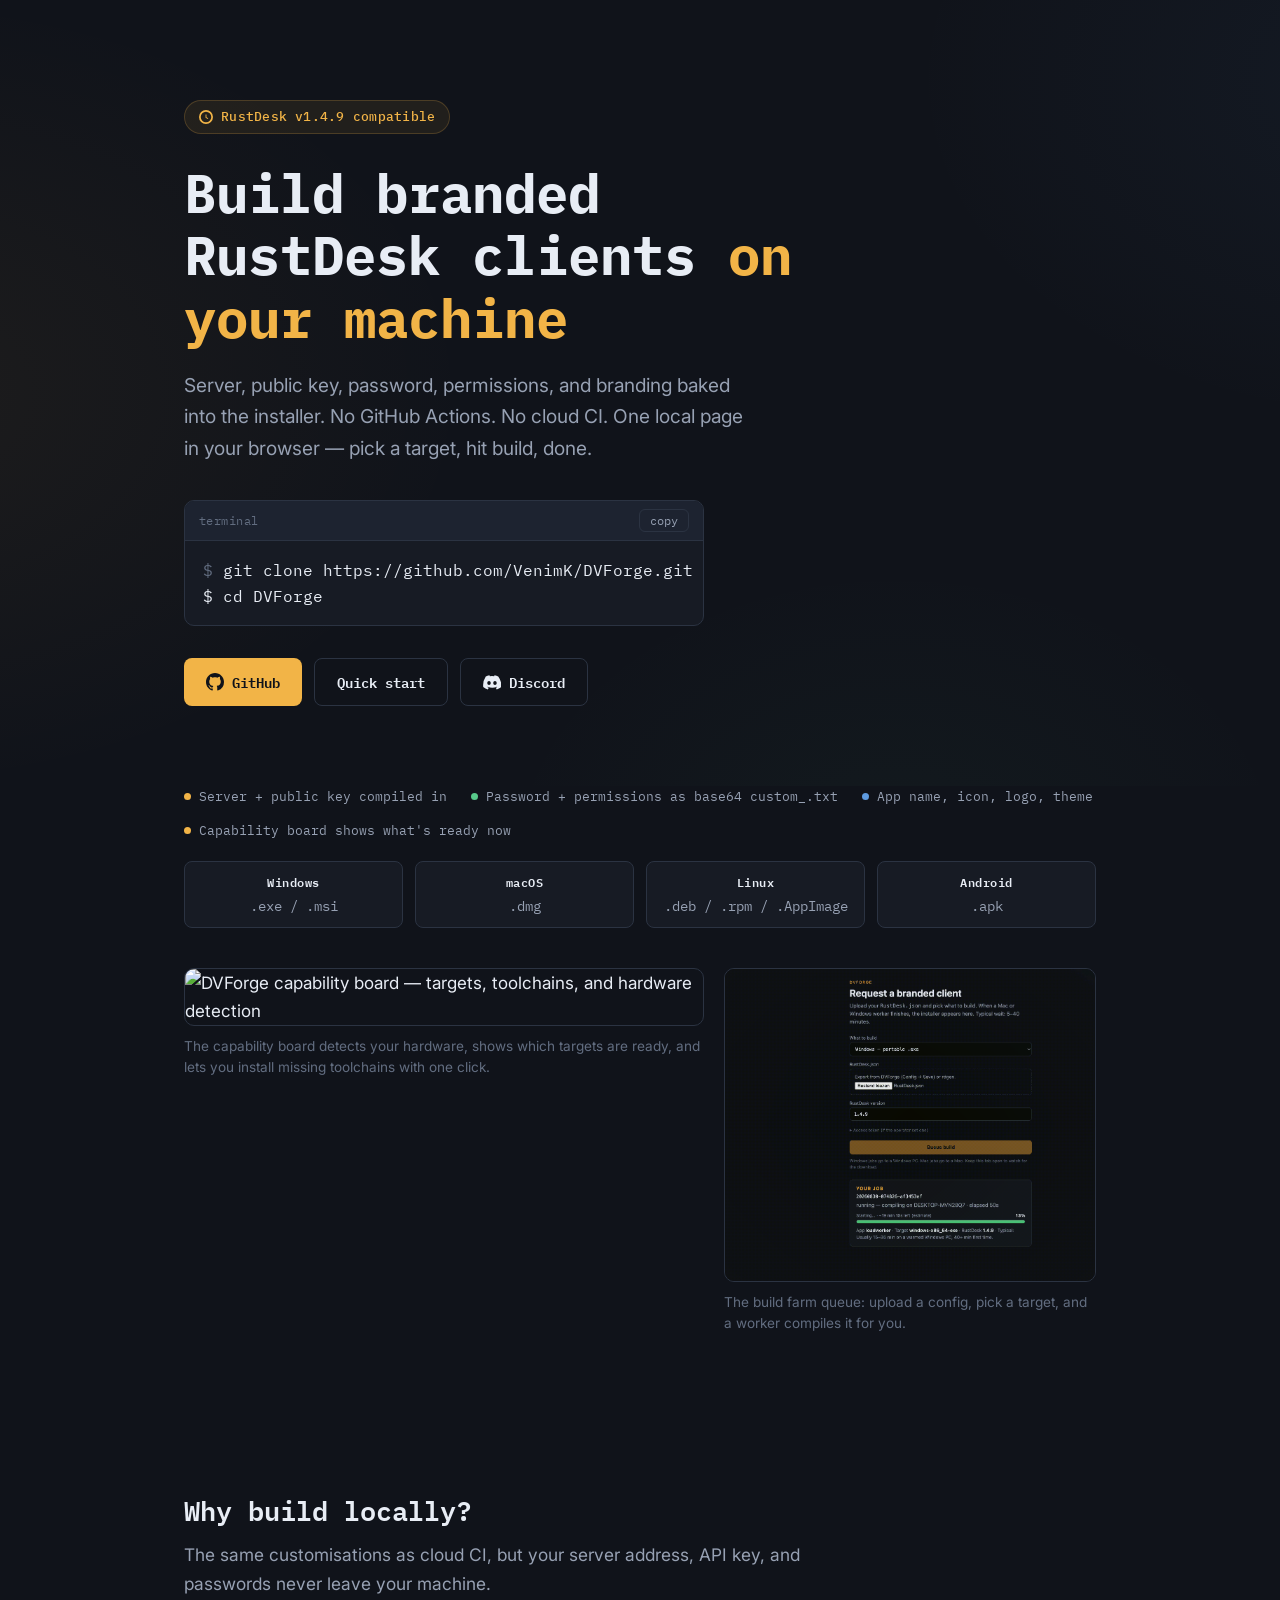
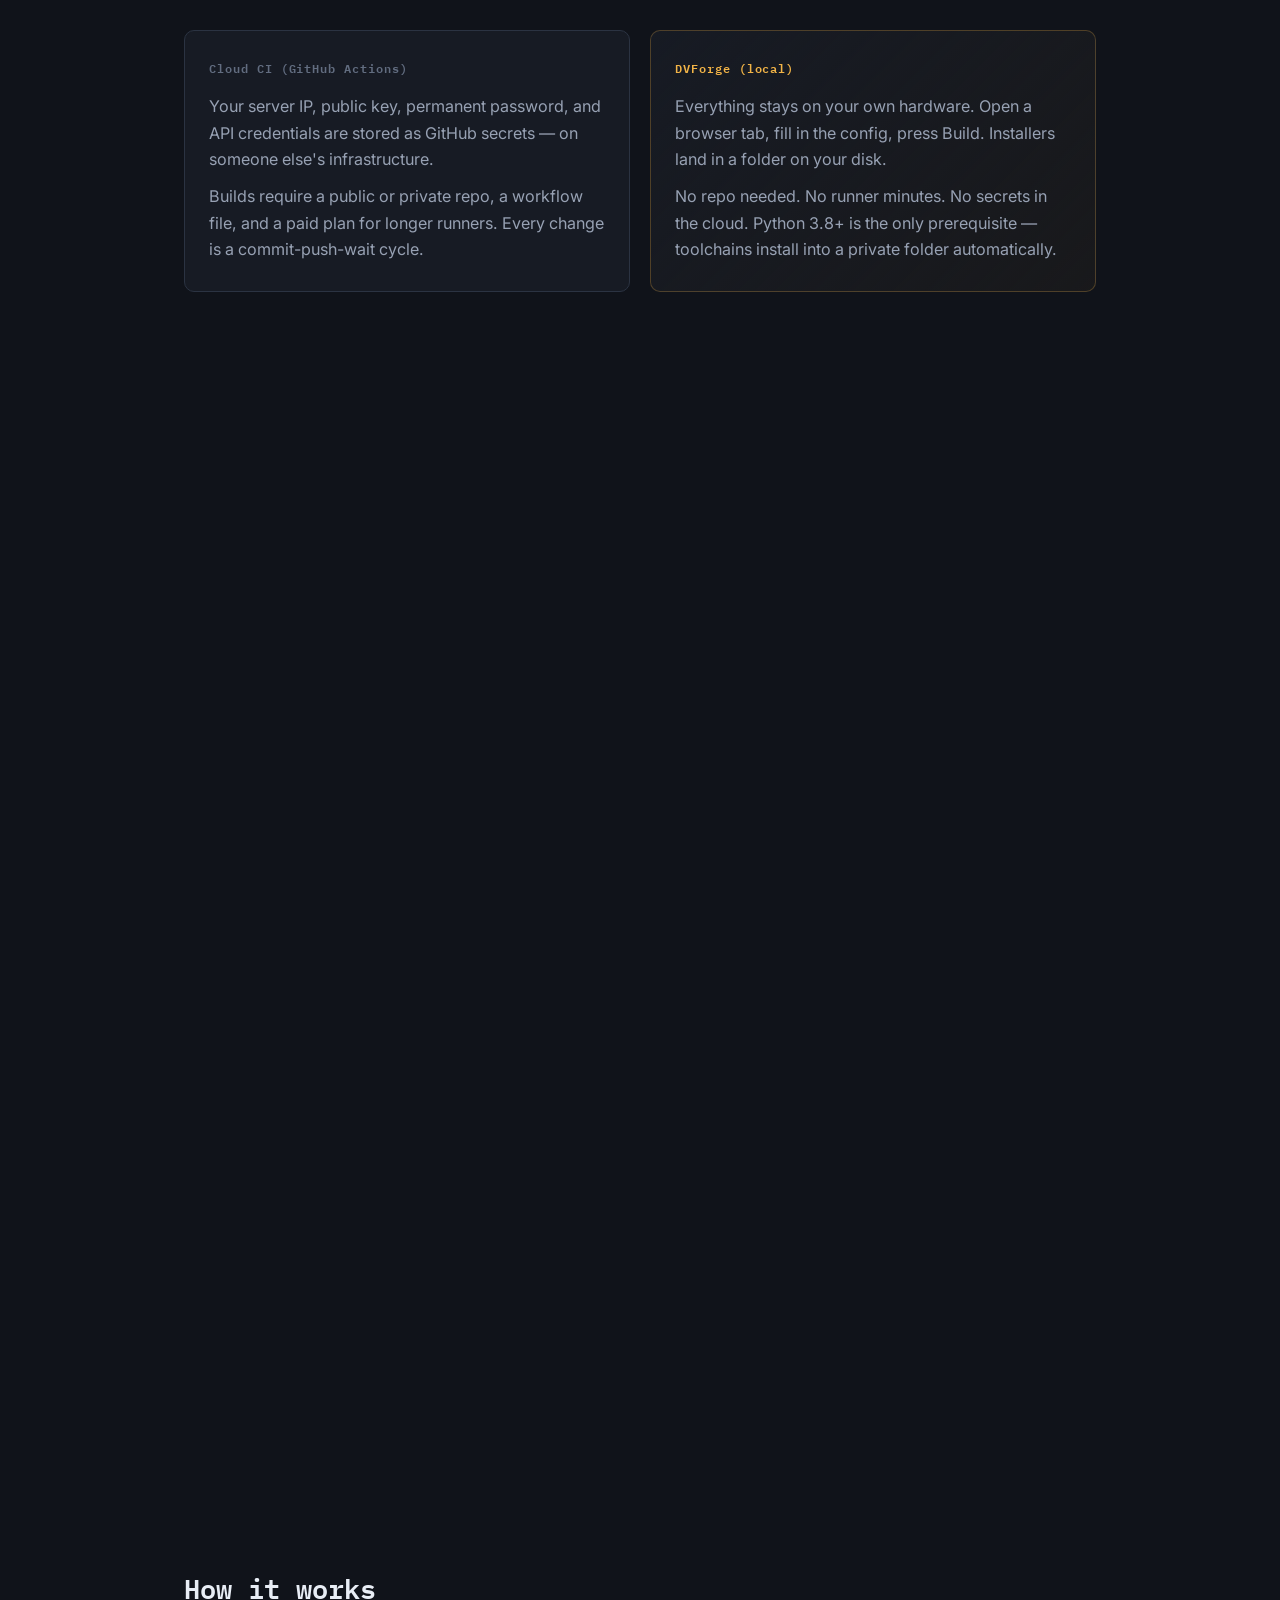
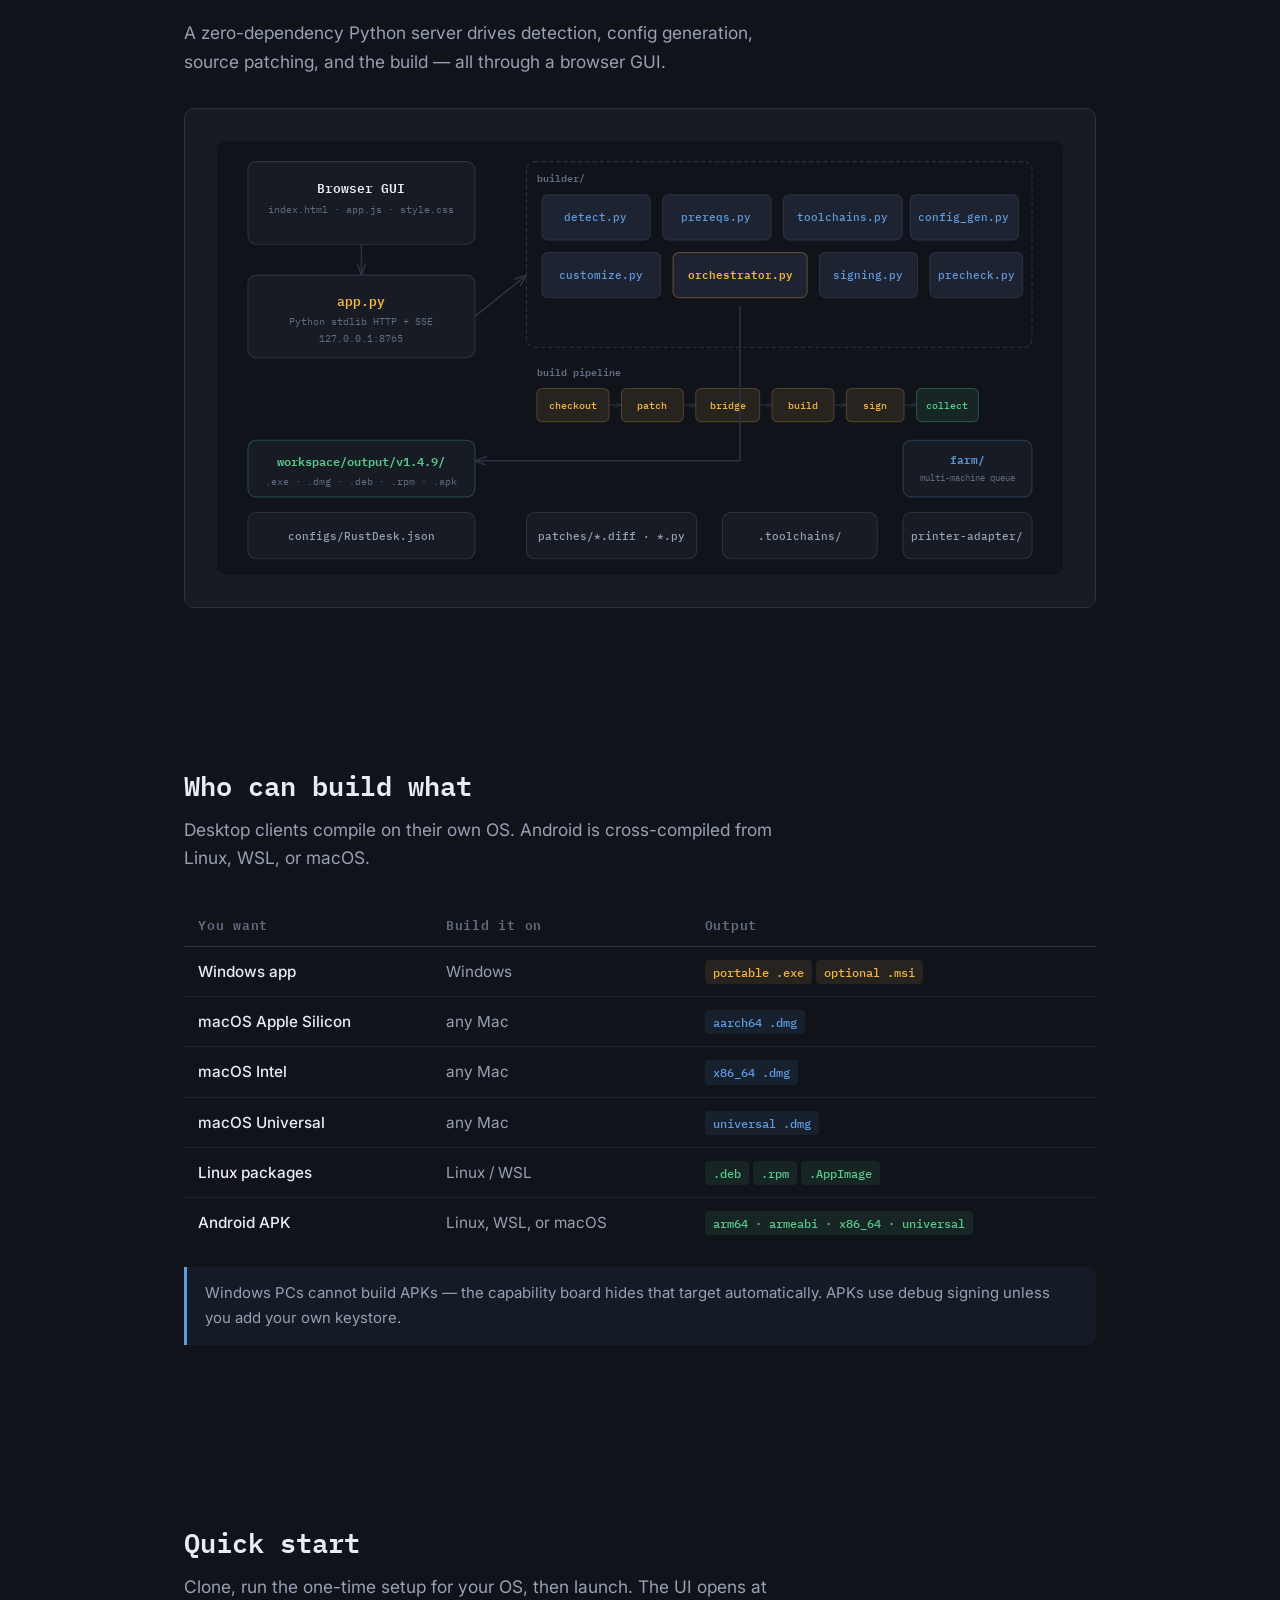
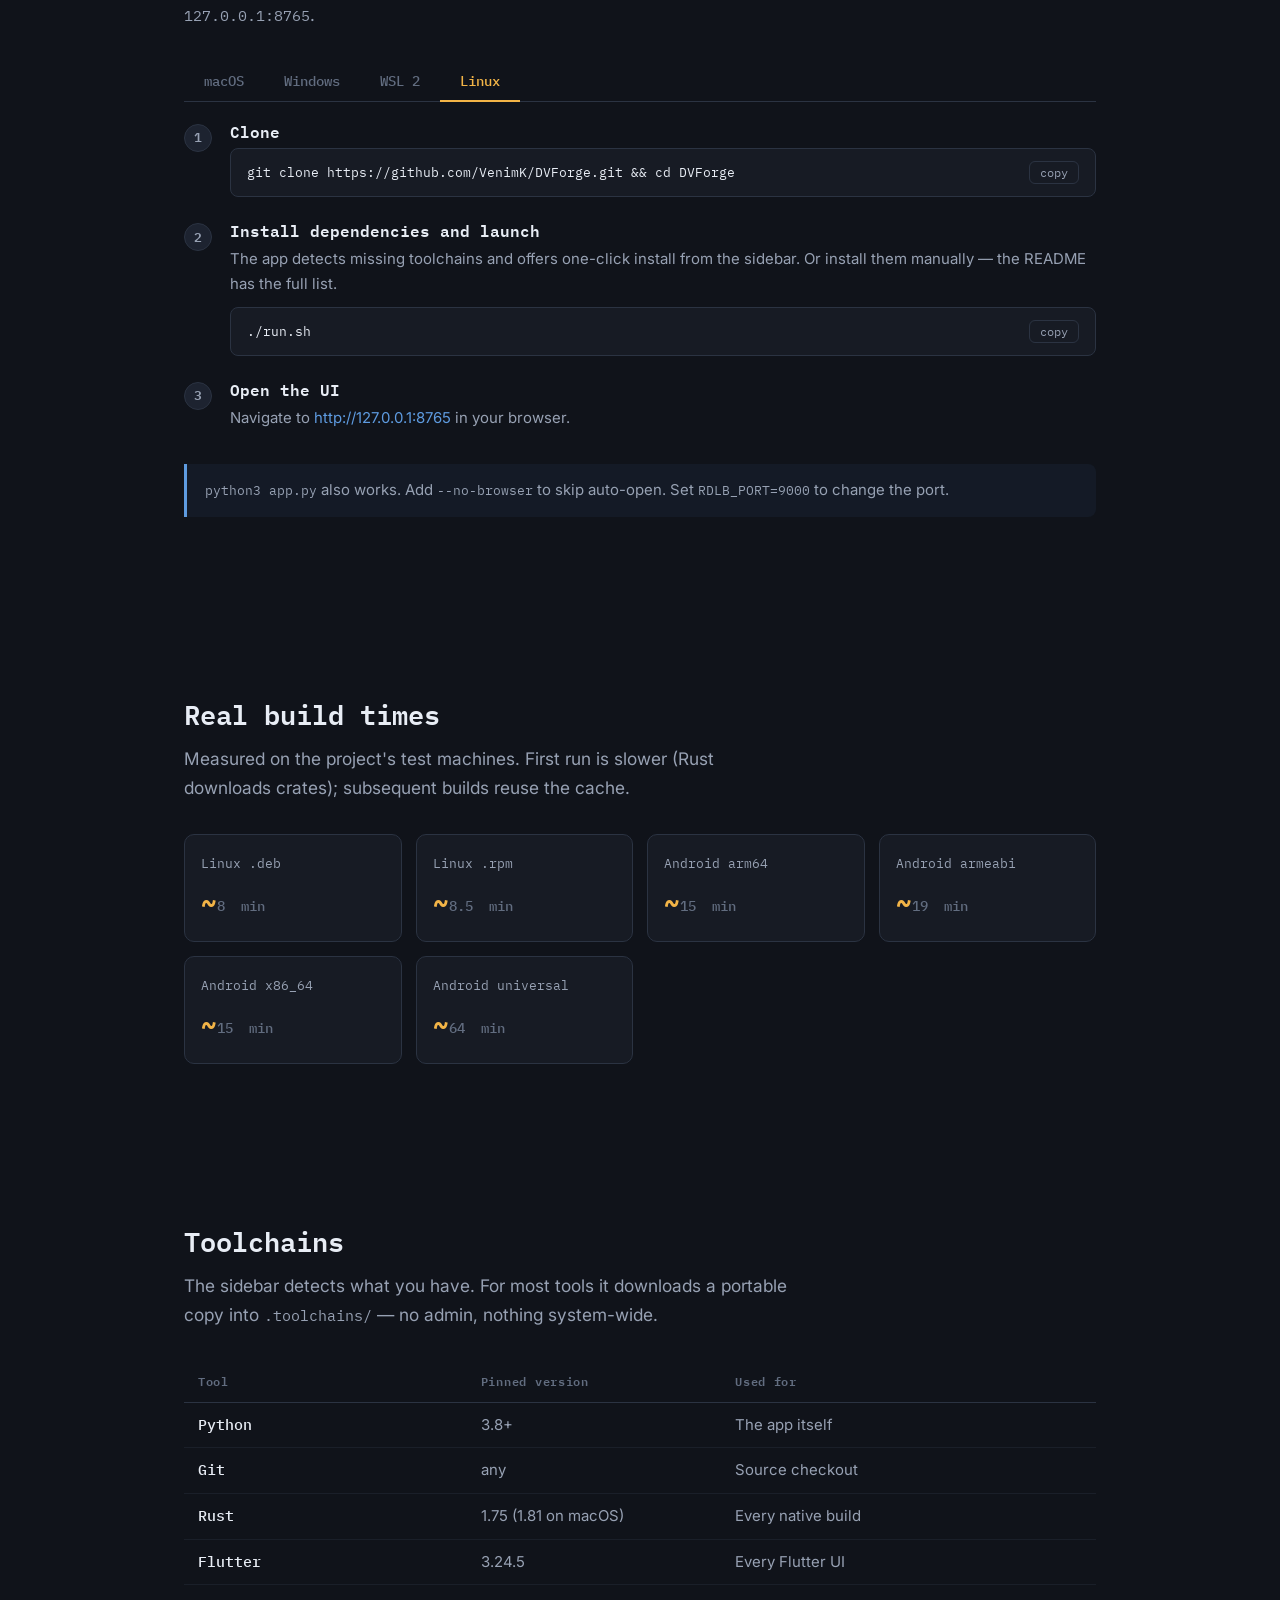
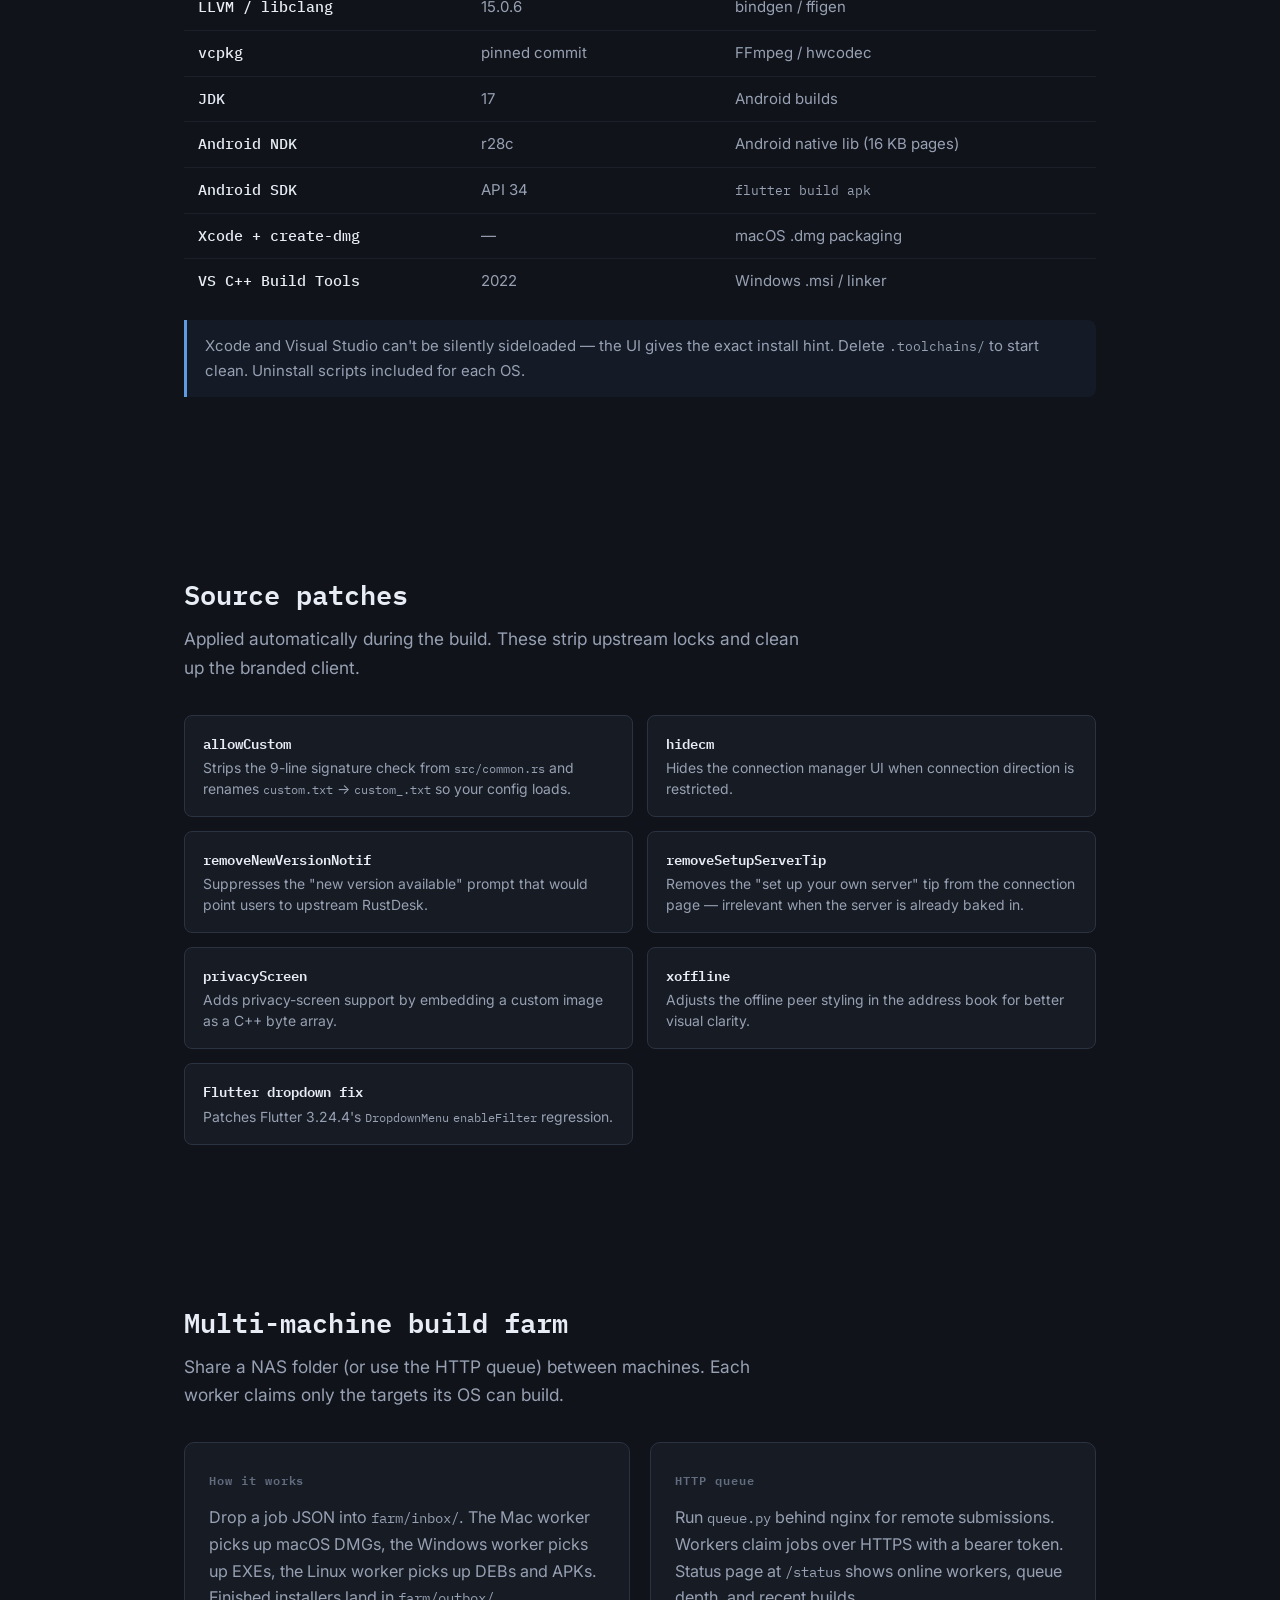
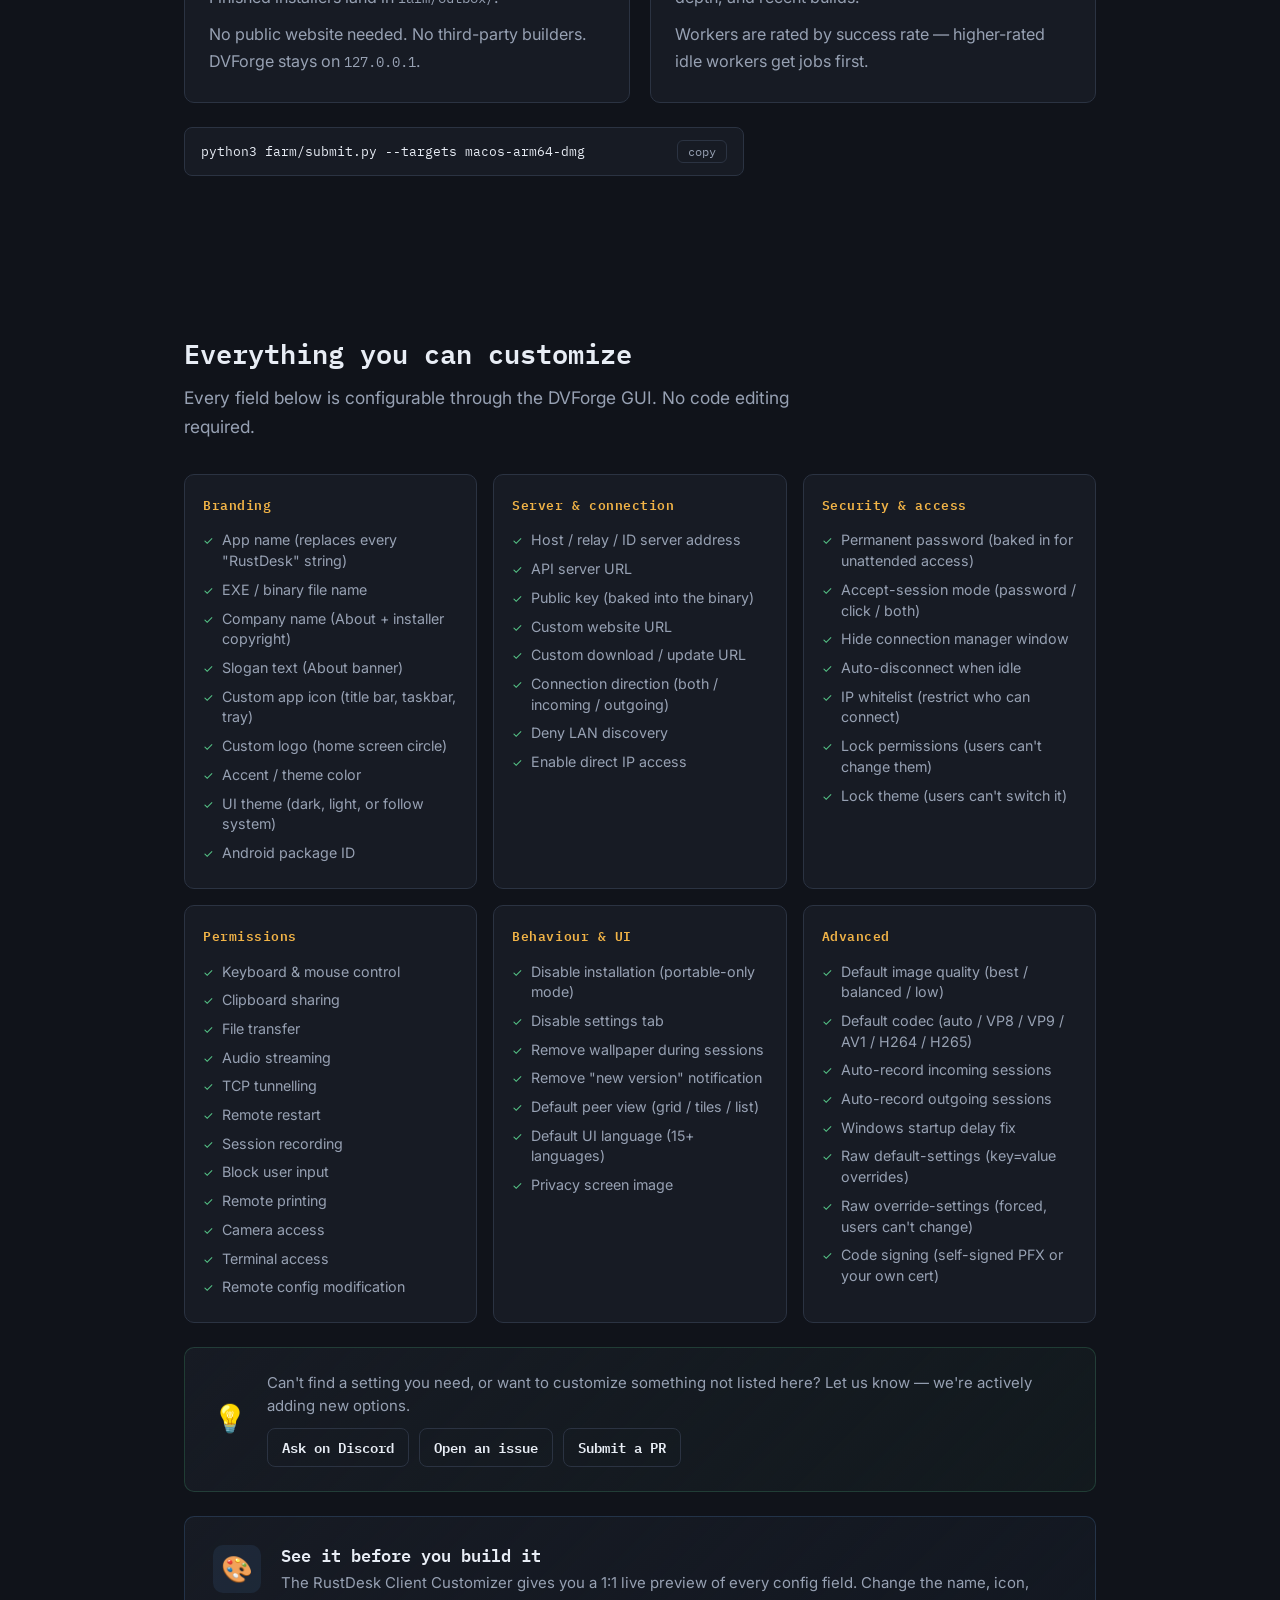
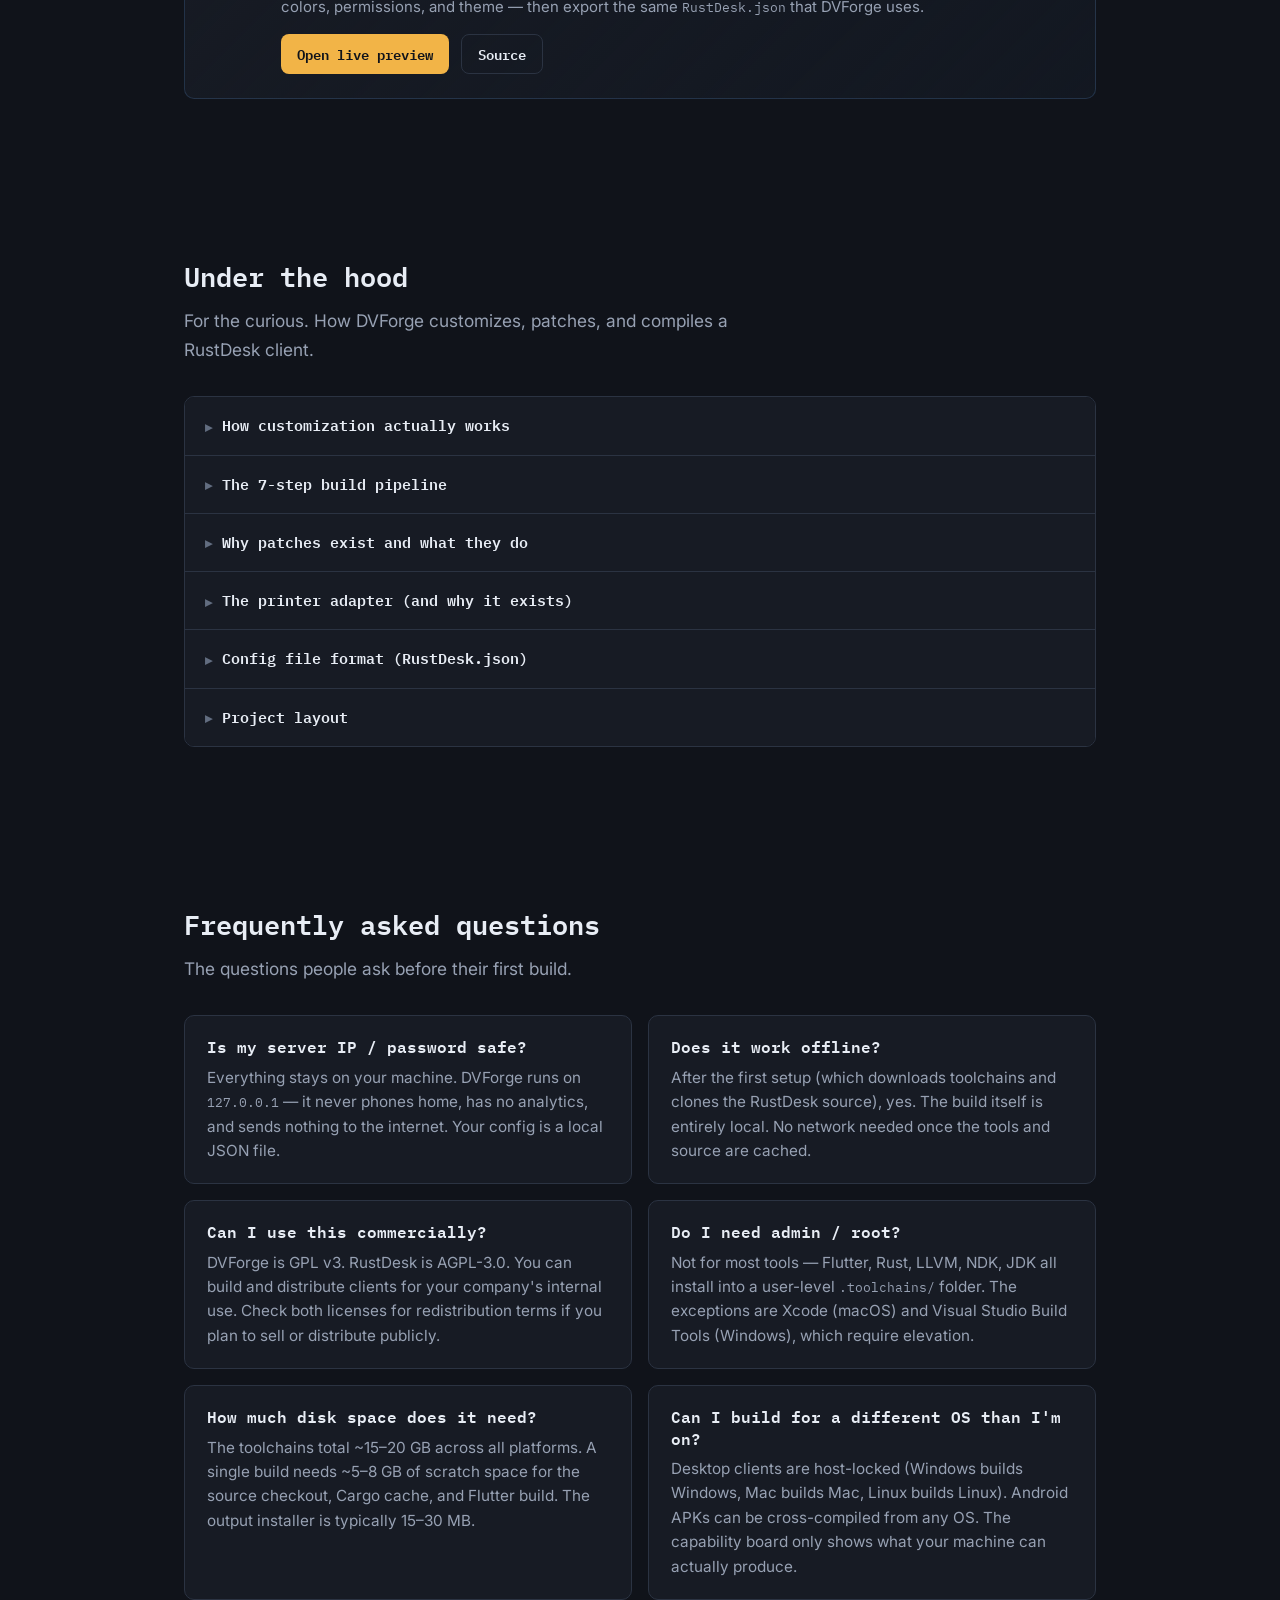
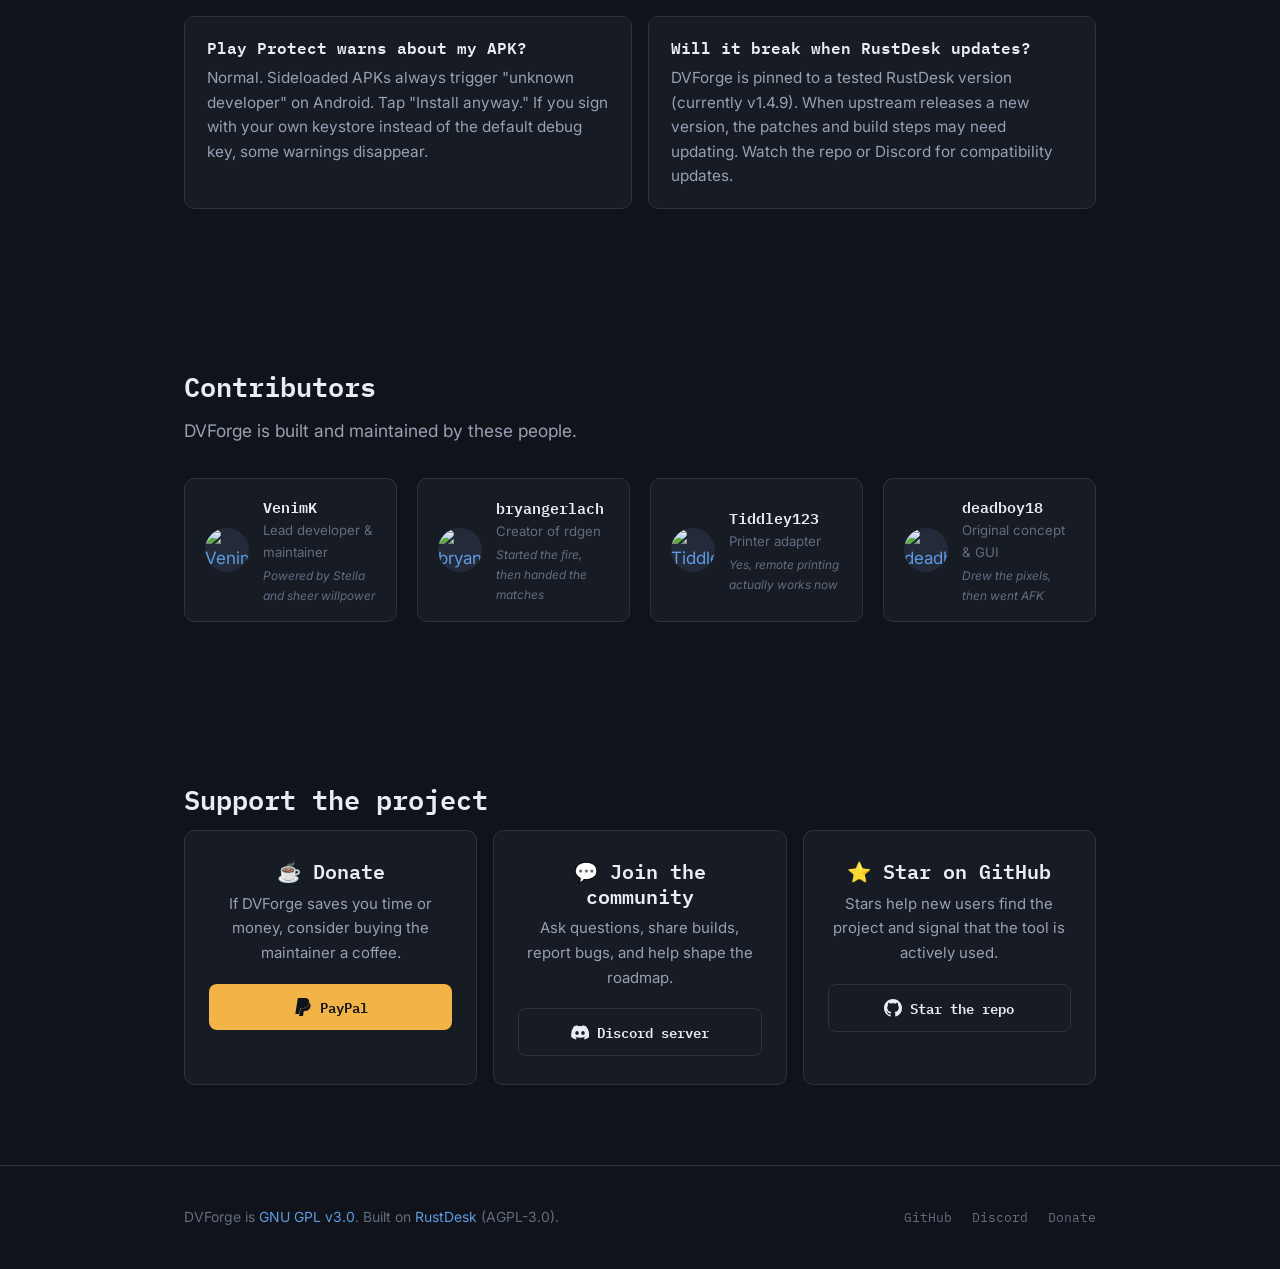
==== docs/index.html @ 9abad71e "Comprehensive README overhaul: add architecture docs, screenshots, detailed install/config/API refer" ====
<!DOCTYPE html>
<html lang="en">
<head>
<meta charset="utf-8">
<meta name="viewport" content="width=device-width, initial-scale=1">
<title>DVForge · Build branded RustDesk clients locally</title>
<meta name="description" content="Open-source local builder for custom RustDesk remote-desktop clients. Server, key, permissions baked in. No GitHub Actions, no cloud CI. Windows, macOS, Linux, Android.">

<!-- Open Graph -->
<meta property="og:type" content="website">
<meta property="og:title" content="DVForge · Branded RustDesk builder, on your machine">
<meta property="og:description" content="Build your own branded RustDesk client locally. Server, key, password, and permissions baked in. No GitHub, no cloud CI.">
<meta property="og:url" content="https://venimk.github.io/DVForge/">
<meta property="og:image" content="https://venimk.github.io/DVForge/og-image.png">
<meta property="og:image:width" content="1200">
<meta property="og:image:height" content="630">

<!-- Twitter -->
<meta name="twitter:card" content="summary_large_image">
<meta name="twitter:title" content="DVForge · Branded RustDesk builder">
<meta name="twitter:description" content="Build your own branded RustDesk client locally. No GitHub, no cloud CI.">
<meta name="twitter:image" content="https://venimk.github.io/DVForge/og-image.png">

<link rel="icon" href="data:image/svg+xml,<svg xmlns='http://www.w3.org/2000/svg' viewBox='0 0 32 32'><rect width='32' height='32' rx='6' fill='%23f2b447'/><path d='M9 9h6v6H9zM17 9h6v6h-6zM9 17h6v6H9zM17 17h6v6h-6z' fill='%2310131a' opacity='.7'/><rect x='11' y='11' width='10' height='10' rx='2' fill='%2310131a'/><path d='M14 16l2-2 2 2' stroke='%23f2b447' stroke-width='1.5' fill='none' stroke-linecap='round'/></svg>">

<link rel="preconnect" href="https://fonts.googleapis.com">
<link rel="preconnect" href="https://fonts.gstatic.com" crossorigin>
<link href="https://fonts.googleapis.com/css2?family=IBM+Plex+Mono:wght@400;500;600;700&family=Inter:wght@400;500;600;700&display=swap" rel="stylesheet">

<style>
/* ── reset & tokens ──────────────────────────────── */
*, *::before, *::after { box-sizing: border-box; margin: 0; }

:root {
  --bg:        #10131a;
  --panel:     #171b24;
  --panel-2:   #1d2330;
  --raised:    #232a39;
  --line:      #2b3342;
  --ink:       #e8edf5;
  --ink-dim:   #97a1b3;
  --ink-faint: #626d80;
  --amber:     #f2b447;
  --amber-dim: #7a5f27;
  --amber-glow: rgba(242,180,71,.12);
  --steel:     #5e9be0;
  --steel-dim: #2f4d70;
  --good:      #57c98a;
  --bad:       #f2685f;
  --mono: 'IBM Plex Mono', ui-monospace, 'SF Mono', 'Cascadia Code', Consolas, monospace;
  --sans: 'Inter', system-ui, -apple-system, 'Segoe UI', sans-serif;
  --max: 960px;
  --r: 10px;
  --body-bg-a: rgba(94,155,224,.05);
  --body-bg-b: rgba(242,180,71,.04);
}

/* ── light theme ─────────────────────────────────── */
[data-theme="light"] {
  --bg:        #f4f5f7;
  --panel:     #ffffff;
  --panel-2:   #eef0f4;
  --raised:    #e4e7ed;
  --line:      #d0d5de;
  --ink:       #1a1d24;
  --ink-dim:   #4a5060;
  --ink-faint: #7a8194;
  --amber:     #c98a1a;
  --amber-dim: #a57315;
  --amber-glow: rgba(201,138,26,.1);
  --steel:     #3070b8;
  --steel-dim: #2558a0;
  --good:      #2a9d5a;
  --bad:       #d04a40;
  --body-bg-a: rgba(94,155,224,.04);
  --body-bg-b: rgba(201,138,26,.03);
}

html {
  background: var(--bg);
  color: var(--ink);
  font-family: var(--sans);
  font-size: 17px;
  line-height: 1.65;
  -webkit-font-smoothing: antialiased;
  scroll-behavior: smooth;
  transition: background .3s, color .3s;
}

body {
  background-image:
    radial-gradient(1400px 700px at 75% -5%, var(--body-bg-a), transparent 60%),
    radial-gradient(1000px 600px at 10% 105%, var(--body-bg-b), transparent 60%);
}

a { color: var(--steel); text-decoration: none; }
a:hover { text-decoration: underline; }

img { max-width: 100%; height: auto; }
code { font-family: var(--mono); font-size: .88em; }

/* ── layout ──────────────────────────────────────── */
.wrap { max-width: var(--max); margin: 0 auto; padding: 0 24px; }
section { padding: 80px 0; }

/* ── typography ──────────────────────────────────── */
h1, h2, h3 { font-family: var(--mono); font-weight: 600; line-height: 1.25; }
h2 { font-size: 1.6rem; margin-bottom: 14px; color: var(--ink); }
h3 { font-size: 1.15rem; margin-bottom: 8px; }
.section-lead { color: var(--ink-dim); max-width: 620px; margin-bottom: 32px; font-size: 1.02rem; }

/* ── scroll reveal ───────────────────────────────── */
.reveal {
  opacity: 0;
  transform: translateY(32px);
  transition: opacity .6s cubic-bezier(.16,1,.3,1), transform .6s cubic-bezier(.16,1,.3,1);
}
.reveal.visible {
  opacity: 1;
  transform: translateY(0);
}

/* ── scroll progress bar ──────────────────────────── */
.scroll-progress {
  position: fixed;
  top: 0;
  left: 0;
  height: 3px;
  width: 0%;
  background: linear-gradient(90deg, var(--amber), var(--steel));
  z-index: 150;
  transition: width .05s linear;
}

/* ── sticky nav ───────────────────────────────────── */
.sticky-nav {
  position: fixed;
  top: 0;
  left: 0;
  right: 0;
  z-index: 90;
  background: rgba(16,19,26,.82);
  backdrop-filter: blur(14px);
  -webkit-backdrop-filter: blur(14px);
  border-bottom: 1px solid var(--line);
  transform: translateY(-100%);
  transition: transform .35s cubic-bezier(.16,1,.3,1);
  padding: 0 24px;
}
[data-theme="light"] .sticky-nav {
  background: rgba(244,245,247,.85);
}
.sticky-nav.show { transform: translateY(0); }
.sticky-nav-inner {
  max-width: var(--max);
  margin: 0 auto;
  display: flex;
  align-items: center;
  gap: 6px;
  height: 48px;
  overflow-x: auto;
  scrollbar-width: none;
}
.sticky-nav-inner::-webkit-scrollbar { display: none; }
.sticky-nav-brand {
  font-family: var(--mono);
  font-weight: 700;
  font-size: .85rem;
  color: var(--ink);
  margin-right: 12px;
  flex-shrink: 0;
  text-decoration: none;
}
.sticky-nav-brand:hover { text-decoration: none; color: var(--amber); }
.sticky-nav a.nav-link {
  font-family: var(--mono);
  font-size: .72rem;
  font-weight: 500;
  color: var(--ink-faint);
  padding: 6px 10px;
  border-radius: 6px;
  white-space: nowrap;
  transition: color .15s, background .15s;
  text-decoration: none;
  flex-shrink: 0;
}
.sticky-nav a.nav-link:hover {
  color: var(--ink);
  background: var(--panel-2);
  text-decoration: none;
}
.sticky-nav a.nav-link.active {
  color: var(--amber);
  background: var(--amber-glow);
}
.nav-spacer { flex: 1; }

/* ── back to top ─────────────────────────────────── */
.back-to-top {
  position: fixed;
  bottom: 28px;
  right: 24px;
  z-index: 80;
  width: 42px;
  height: 42px;
  border-radius: 50%;
  border: 1px solid var(--line);
  background: var(--panel);
  color: var(--ink-dim);
  font-size: 1.1rem;
  cursor: pointer;
  display: flex;
  align-items: center;
  justify-content: center;
  box-shadow: 0 2px 12px rgba(0,0,0,.15);
  opacity: 0;
  transform: translateY(12px);
  pointer-events: none;
  transition: opacity .3s, transform .3s, border-color .15s, background .15s;
}
.back-to-top.show {
  opacity: 1;
  transform: translateY(0);
  pointer-events: auto;
}
.back-to-top:hover {
  border-color: var(--amber);
  color: var(--amber);
}

/* ── FAQ ─────────────────────────────────────────── */
.faq-grid {
  display: grid;
  grid-template-columns: 1fr 1fr;
  gap: 16px;
}
.faq-item {
  background: var(--panel);
  border: 1px solid var(--line);
  border-radius: var(--r);
  padding: 20px 22px;
  transition: transform .2s, border-color .2s, box-shadow .2s;
}
.faq-item:hover {
  transform: translateY(-2px);
  box-shadow: 0 6px 20px rgba(0,0,0,.12);
  border-color: var(--ink-faint);
}
.faq-q {
  font-family: var(--mono);
  font-weight: 600;
  font-size: .92rem;
  color: var(--ink);
  margin-bottom: 8px;
  line-height: 1.35;
}
.faq-a {
  font-size: .9rem;
  color: var(--ink-dim);
  line-height: 1.6;
}
@media (max-width: 768px) {
  .faq-grid { grid-template-columns: 1fr; }
  .sticky-nav a.nav-link { font-size: .68rem; padding: 5px 8px; }
}

/* ── theme toggle ────────────────────────────────── */
.theme-toggle {
  position: fixed;
  top: 20px;
  right: 20px;
  z-index: 100;
  width: 42px;
  height: 42px;
  border-radius: 50%;
  border: 1px solid var(--line);
  background: var(--panel);
  color: var(--ink-dim);
  font-size: 1.1rem;
  cursor: pointer;
  display: flex;
  align-items: center;
  justify-content: center;
  transition: background .2s, border-color .2s, transform .15s;
  box-shadow: 0 2px 12px rgba(0,0,0,.15);
}
.theme-toggle:hover {
  border-color: var(--amber);
  transform: scale(1.08);
}

/* ── lightbox ────────────────────────────────────── */
.zoomable { cursor: zoom-in; transition: transform .2s; }
.zoomable:hover { transform: scale(1.01); }
.lightbox {
  position: fixed;
  inset: 0;
  z-index: 200;
  background: rgba(0,0,0,.85);
  display: flex;
  align-items: center;
  justify-content: center;
  opacity: 0;
  pointer-events: none;
  transition: opacity .3s;
  cursor: zoom-out;
  padding: 24px;
}
.lightbox.open { opacity: 1; pointer-events: auto; }
.lightbox img {
  max-width: 95vw;
  max-height: 92vh;
  border-radius: 8px;
  box-shadow: 0 12px 48px rgba(0,0,0,.4);
}
.lightbox-close {
  position: absolute;
  top: 16px;
  right: 20px;
  width: 36px;
  height: 36px;
  border-radius: 50%;
  border: 1px solid rgba(255,255,255,.2);
  background: rgba(0,0,0,.5);
  color: #fff;
  font-size: 1.2rem;
  cursor: pointer;
  display: flex;
  align-items: center;
  justify-content: center;
}


/* ═══════════════════════════════════════════════════
   HERO
   ═══════════════════════════════════════════════════ */

.hero {
  padding: 100px 0 80px;
  text-align: left;
  position: relative;
  overflow: hidden;
}
.hero::before {
  content: '';
  position: absolute;
  inset: -50%;
  background:
    radial-gradient(600px 400px at 20% 50%, rgba(242,180,71,.06), transparent),
    radial-gradient(500px 350px at 80% 30%, rgba(94,155,224,.05), transparent),
    radial-gradient(400px 300px at 60% 80%, rgba(87,201,138,.04), transparent);
  animation: aurora 20s ease-in-out infinite alternate;
  pointer-events: none;
  z-index: 0;
}
@keyframes aurora {
  0% { transform: translate(0, 0) rotate(0deg); }
  33% { transform: translate(30px, -20px) rotate(1deg); }
  66% { transform: translate(-20px, 15px) rotate(-1deg); }
  100% { transform: translate(10px, -10px) rotate(0.5deg); }
}
.hero > .wrap { position: relative; z-index: 1; }

.hero-badge {
  display: inline-flex;
  align-items: center;
  gap: 8px;
  font-family: var(--mono);
  font-size: .78rem;
  font-weight: 500;
  color: var(--amber);
  background: rgba(242,180,71,.08);
  border: 1px solid rgba(242,180,71,.2);
  border-radius: 100px;
  padding: 5px 14px;
  margin-bottom: 28px;
  letter-spacing: .02em;
  animation: badge-glow 3s ease-in-out infinite alternate;
  cursor: default;
}
@keyframes badge-glow {
  0% { box-shadow: 0 0 0 0 rgba(242,180,71,0); }
  100% { box-shadow: 0 0 16px 2px rgba(242,180,71,.1); }
}

/* ── card hover effects (universal) ──────────────── */
.feat, .contrast-card, .time-card, .patch, .contrib,
.support-card, .cust-group, .preview-card, .cta-card {
  transition: transform .2s, border-color .2s, box-shadow .2s;
}
.feat:hover, .time-card:hover, .patch:hover, .cust-group:hover {
  transform: translateY(-3px);
  box-shadow: 0 8px 24px rgba(0,0,0,.15);
  border-color: var(--ink-faint);
}
.contrast-card:hover {
  transform: translateY(-2px);
  box-shadow: 0 6px 20px rgba(0,0,0,.12);
}
.contrib:hover {
  transform: translateY(-3px);
  box-shadow: 0 8px 24px rgba(0,0,0,.15);
}
.support-card:hover {
  transform: translateY(-3px);
  box-shadow: 0 8px 24px rgba(0,0,0,.12);
  border-color: var(--ink-faint);
}

/* ── staggered children ──────────────────────────── */
.stagger > * {
  opacity: 0;
  transform: translateY(20px);
  transition: opacity .45s cubic-bezier(.16,1,.3,1), transform .45s cubic-bezier(.16,1,.3,1);
}
.stagger.visible > * { opacity: 1; transform: translateY(0); }
.stagger.visible > *:nth-child(1) { transition-delay: .0s; }
.stagger.visible > *:nth-child(2) { transition-delay: .06s; }
.stagger.visible > *:nth-child(3) { transition-delay: .12s; }
.stagger.visible > *:nth-child(4) { transition-delay: .18s; }
.stagger.visible > *:nth-child(5) { transition-delay: .24s; }
.stagger.visible > *:nth-child(6) { transition-delay: .30s; }
.stagger.visible > *:nth-child(7) { transition-delay: .36s; }
.stagger.visible > *:nth-child(8) { transition-delay: .42s; }
.stagger.visible > *:nth-child(9) { transition-delay: .48s; }

/* ── typing cursor ───────────────────────────────── */
.typing-cursor {
  display: inline-block;
  width: 8px;
  height: 1.1em;
  background: var(--amber);
  margin-left: 2px;
  vertical-align: text-bottom;
  animation: blink .7s step-end infinite;
}
@keyframes blink {
  50% { opacity: 0; }
}

/* ── build time counter ──────────────────────────── */
.time-val .count-target { display: inline; }

.hero h1 {
  font-size: clamp(2rem, 5vw, 3.2rem);
  font-weight: 700;
  line-height: 1.15;
  margin-bottom: 20px;
  max-width: 700px;
}
.hero h1 em {
  font-style: normal;
  color: var(--amber);
}

.hero-sub {
  font-size: 1.125rem;
  color: var(--ink-dim);
  max-width: 560px;
  margin-bottom: 36px;
  line-height: 1.65;
}

/* command block */
.cmd-block {
  background: var(--panel);
  border: 1px solid var(--line);
  border-radius: var(--r);
  padding: 0;
  max-width: 520px;
  margin-bottom: 32px;
  overflow: hidden;
}
.cmd-bar {
  display: flex;
  align-items: center;
  justify-content: space-between;
  padding: 8px 14px;
  background: var(--panel-2);
  border-bottom: 1px solid var(--line);
  font-family: var(--mono);
  font-size: .7rem;
  color: var(--ink-faint);
  letter-spacing: .04em;
}
.cmd-code {
  padding: 16px 18px;
  font-family: var(--mono);
  font-size: .95rem;
  color: var(--ink);
  white-space: pre;
  overflow-x: auto;
  line-height: 1.6;
}
.cmd-code .c { color: var(--ink-faint); }
.cmd-code .v { color: var(--amber); }

.copy-btn {
  background: none;
  border: 1px solid var(--line);
  border-radius: 6px;
  color: var(--ink-dim);
  font-family: var(--mono);
  font-size: .7rem;
  padding: 3px 10px;
  cursor: pointer;
  transition: .15s;
}
.copy-btn:hover { border-color: var(--amber); color: var(--amber); }
.copy-btn.copied { border-color: var(--good); color: var(--good); }

/* CTA row */
.cta-row { display: flex; gap: 12px; flex-wrap: wrap; }

.btn {
  display: inline-flex;
  align-items: center;
  gap: 8px;
  font-family: var(--mono);
  font-size: .85rem;
  font-weight: 600;
  padding: 11px 22px;
  border-radius: 8px;
  border: none;
  cursor: pointer;
  text-decoration: none;
  transition: .15s;
}
.btn-primary {
  background: var(--amber);
  color: var(--bg);
}
.btn-primary:hover { background: #e5a730; text-decoration: none; }
.btn-outline {
  background: transparent;
  border: 1px solid var(--line);
  color: var(--ink);
}
.btn-outline:hover { border-color: var(--ink-dim); text-decoration: none; }
.btn svg { width: 18px; height: 18px; flex-shrink: 0; }


/* ═══════════════════════════════════════════════════
   CONTRAST CARDS  (cloud vs local)
   ═══════════════════════════════════════════════════ */

.contrast {
  display: grid;
  grid-template-columns: 1fr 1fr;
  gap: 20px;
  margin-bottom: 0;
}

.contrast-card {
  background: var(--panel);
  border: 1px solid var(--line);
  border-radius: var(--r);
  padding: 28px 24px;
}
.contrast-card.is-alt {
  border-color: rgba(242,180,71,.25);
  background: linear-gradient(135deg, var(--panel), rgba(242,180,71,.04));
}

.contrast-label {
  font-family: var(--mono);
  font-size: .7rem;
  font-weight: 600;
  color: var(--ink-faint);
  letter-spacing: .08em;
  margin-bottom: 14px;
}
.contrast-card.is-alt .contrast-label { color: var(--amber); }

.contrast-card p {
  color: var(--ink-dim);
  font-size: .95rem;
  line-height: 1.65;
}
.contrast-card p + p { margin-top: 10px; }


/* ═══════════════════════════════════════════════════
   FEATURE GRID
   ═══════════════════════════════════════════════════ */

.features {
  display: grid;
  grid-template-columns: repeat(3, 1fr);
  gap: 20px;
}

.feat {
  background: var(--panel);
  border: 1px solid var(--line);
  border-radius: var(--r);
  padding: 24px 22px;
}

.feat-icon {
  width: 40px;
  height: 40px;
  border-radius: 9px;
  display: flex;
  align-items: center;
  justify-content: center;
  margin-bottom: 14px;
  font-size: 1.25rem;
}
.feat-icon.amber { background: rgba(242,180,71,.1); color: var(--amber); }
.feat-icon.steel { background: rgba(94,155,224,.1); color: var(--steel); }
.feat-icon.green { background: rgba(87,201,138,.1); color: var(--good); }

.feat h3 {
  font-size: .95rem;
  margin-bottom: 6px;
}
.feat p {
  font-size: .9rem;
  color: var(--ink-dim);
  line-height: 1.6;
}


/* ═══════════════════════════════════════════════════
   ARCHITECTURE DIAGRAM
   ═══════════════════════════════════════════════════ */

.arch-wrap {
  background: var(--panel);
  border: 1px solid var(--line);
  border-radius: var(--r);
  padding: 32px;
  overflow-x: auto;
}
.arch-wrap svg { display: block; margin: 0 auto; }


/* ═══════════════════════════════════════════════════
   PLATFORM MATRIX
   ═══════════════════════════════════════════════════ */

.matrix-table {
  width: 100%;
  border-collapse: collapse;
  font-size: .9rem;
}
.matrix-table th {
  text-align: left;
  font-family: var(--mono);
  font-weight: 600;
  font-size: .75rem;
  color: var(--ink-faint);
  letter-spacing: .06em;
  padding: 10px 14px;
  border-bottom: 1px solid var(--line);
}
.matrix-table td {
  padding: 12px 14px;
  border-bottom: 1px solid rgba(43,51,66,.5);
  color: var(--ink-dim);
}
.matrix-table tr:last-child td { border-bottom: none; }
.matrix-table td:first-child { color: var(--ink); font-weight: 500; }
.tag {
  display: inline-block;
  font-family: var(--mono);
  font-size: .72rem;
  padding: 2px 8px;
  border-radius: 4px;
  background: rgba(242,180,71,.1);
  color: var(--amber);
  font-weight: 500;
}
.tag.s { background: rgba(94,155,224,.1); color: var(--steel); }
.tag.g { background: rgba(87,201,138,.1); color: var(--good); }


/* ═══════════════════════════════════════════════════
   OS TABS  (quick start)
   ═══════════════════════════════════════════════════ */

.os-tabs {
  display: flex;
  gap: 0;
  margin-bottom: 0;
  border-bottom: 1px solid var(--line);
}
.os-tab {
  font-family: var(--mono);
  font-size: .8rem;
  font-weight: 500;
  padding: 10px 20px;
  background: none;
  border: none;
  color: var(--ink-faint);
  cursor: pointer;
  border-bottom: 2px solid transparent;
  margin-bottom: -1px;
  transition: .15s;
}
.os-tab:hover { color: var(--ink-dim); }
.os-tab.active {
  color: var(--amber);
  border-bottom-color: var(--amber);
}

.os-panel { display: none; padding: 20px 0 0; }
.os-panel.active { display: block; }

.step {
  display: grid;
  grid-template-columns: 32px 1fr;
  gap: 14px;
  margin-bottom: 24px;
}
.step-n {
  width: 28px;
  height: 28px;
  border-radius: 50%;
  background: var(--panel-2);
  border: 1px solid var(--line);
  display: flex;
  align-items: center;
  justify-content: center;
  font-family: var(--mono);
  font-size: .75rem;
  font-weight: 600;
  color: var(--ink-dim);
  flex-shrink: 0;
  margin-top: 2px;
}
.step-body h3 { font-size: .95rem; margin-bottom: 6px; }
.step-body p { font-size: .88rem; color: var(--ink-dim); margin-bottom: 10px; }

.inline-cmd {
  background: var(--panel);
  border: 1px solid var(--line);
  border-radius: 8px;
  padding: 12px 16px;
  font-family: var(--mono);
  font-size: .85rem;
  color: var(--ink);
  display: flex;
  align-items: center;
  justify-content: space-between;
  gap: 12px;
  overflow-x: auto;
}
.inline-cmd code { white-space: pre; }


/* ═══════════════════════════════════════════════════
   BUILD TIMES
   ═══════════════════════════════════════════════════ */

.times {
  display: grid;
  grid-template-columns: repeat(auto-fill, minmax(200px, 1fr));
  gap: 14px;
}
.time-card {
  background: var(--panel);
  border: 1px solid var(--line);
  border-radius: var(--r);
  padding: 18px 16px;
}
.time-target {
  font-family: var(--mono);
  font-size: .78rem;
  color: var(--ink-dim);
  margin-bottom: 6px;
}
.time-val {
  font-family: var(--mono);
  font-size: 1.5rem;
  font-weight: 700;
  color: var(--amber);
}
.time-val span {
  font-size: .85rem;
  font-weight: 500;
  color: var(--ink-faint);
}


/* ═══════════════════════════════════════════════════
   TOOLCHAIN TABLE
   ═══════════════════════════════════════════════════ */

.tool-table {
  width: 100%;
  border-collapse: collapse;
  font-size: .88rem;
}
.tool-table th {
  text-align: left;
  font-family: var(--mono);
  font-weight: 600;
  font-size: .72rem;
  color: var(--ink-faint);
  letter-spacing: .06em;
  padding: 10px 14px;
  border-bottom: 1px solid var(--line);
}
.tool-table td {
  padding: 10px 14px;
  border-bottom: 1px solid rgba(43,51,66,.4);
  color: var(--ink-dim);
}
.tool-table tr:last-child td { border-bottom: none; }
.tool-table td:first-child {
  font-family: var(--mono);
  font-weight: 500;
  color: var(--ink);
}


/* ═══════════════════════════════════════════════════
   PATCHES  /  CUSTOMISATION
   ═══════════════════════════════════════════════════ */

.patch-grid {
  display: grid;
  grid-template-columns: 1fr 1fr;
  gap: 14px;
}
.patch {
  background: var(--panel);
  border: 1px solid var(--line);
  border-radius: 8px;
  padding: 16px 18px;
}
.patch-name {
  font-family: var(--mono);
  font-size: .8rem;
  font-weight: 600;
  color: var(--ink);
  margin-bottom: 4px;
}
.patch p {
  font-size: .82rem;
  color: var(--ink-dim);
  line-height: 1.5;
}


/* ═══════════════════════════════════════════════════
   CONTRIBUTORS
   ═══════════════════════════════════════════════════ */

.contributors {
  display: flex;
  gap: 20px;
  flex-wrap: wrap;
}
.contrib {
  display: flex;
  align-items: center;
  gap: 14px;
  background: var(--panel);
  border: 1px solid var(--line);
  border-radius: var(--r);
  padding: 16px 20px;
  min-width: 200px;
  flex: 1;
  text-decoration: none;
  transition: .15s;
}
.contrib:hover {
  border-color: var(--ink-faint);
  text-decoration: none;
}
.contrib-avatar {
  width: 44px;
  height: 44px;
  border-radius: 50%;
  background: var(--raised);
  overflow: hidden;
  flex-shrink: 0;
}
.contrib-avatar img { width: 100%; height: 100%; object-fit: cover; }
.contrib-name {
  font-family: var(--mono);
  font-weight: 600;
  font-size: .9rem;
  color: var(--ink);
}
.contrib-role {
  font-size: .78rem;
  color: var(--ink-faint);
}


/* ═══════════════════════════════════════════════════
   SUPPORT / DONATE
   ═══════════════════════════════════════════════════ */

.support-row {
  display: flex;
  gap: 16px;
  flex-wrap: wrap;
}
.support-card {
  flex: 1;
  min-width: 260px;
  background: var(--panel);
  border: 1px solid var(--line);
  border-radius: var(--r);
  padding: 28px 24px;
  text-align: center;
}
.support-card h3 { margin-bottom: 8px; }
.support-card p {
  font-size: .88rem;
  color: var(--ink-dim);
  margin-bottom: 18px;
}
.support-card .btn { justify-content: center; width: 100%; }


/* ═══════════════════════════════════════════════════
   FOOTER
   ═══════════════════════════════════════════════════ */

footer {
  border-top: 1px solid var(--line);
  padding: 40px 0;
}
.footer-inner {
  display: flex;
  justify-content: space-between;
  align-items: center;
  flex-wrap: wrap;
  gap: 16px;
}
.footer-left {
  font-size: .82rem;
  color: var(--ink-faint);
}
.footer-links {
  display: flex;
  gap: 20px;
}
.footer-links a {
  font-family: var(--mono);
  font-size: .78rem;
  color: var(--ink-faint);
}
.footer-links a:hover { color: var(--amber); }


/* ═══════════════════════════════════════════════════
   RESPONSIVE
   ═══════════════════════════════════════════════════ */

@media (max-width: 768px) {
  .hero { padding: 60px 0 50px; }
  section { padding: 50px 0; }
  .contrast { grid-template-columns: 1fr; }
  .features { grid-template-columns: 1fr; }
  .patch-grid { grid-template-columns: 1fr; }
  .contributors { flex-direction: column; }
  .support-row { flex-direction: column; }
  .footer-inner { flex-direction: column; text-align: center; }
  .cmd-block { max-width: 100%; }
  .cmd-code { font-size: .82rem; }
  .times { grid-template-columns: 1fr 1fr; }
}

@media (max-width: 480px) {
  .cta-row { flex-direction: column; }
  .cta-row .btn { justify-content: center; }
  .times { grid-template-columns: 1fr; }
}

/* ── reduced motion ──────────────────────────────── */
@media (prefers-reduced-motion: reduce) {
  html { scroll-behavior: auto; }
  .reveal { opacity: 1; transform: none; transition: none; }
  .lightbox { transition: none; }
  .stella-toast { transition: none; }
}

/* ── showcase ─────────────────────────────────────── */
.showcase {
  display: grid;
  grid-template-columns: 1.4fr 1fr;
  gap: 20px;
  align-items: start;
}
.showcase img {
  width: 100%;
  border-radius: var(--r);
  border: 1px solid var(--line);
  display: block;
}
.showcase-caption {
  font-size: .8rem;
  color: var(--ink-faint);
  margin-top: 10px;
  line-height: 1.5;
}
@media (max-width: 768px) {
  .showcase { grid-template-columns: 1fr; }
}

/* ── customization grid ──────────────────────────── */
.cust-grid {
  display: grid;
  grid-template-columns: repeat(auto-fill, minmax(280px, 1fr));
  gap: 16px;
}
.cust-group {
  background: var(--panel);
  border: 1px solid var(--line);
  border-radius: var(--r);
  padding: 20px 18px;
}
.cust-group-title {
  font-family: var(--mono);
  font-size: .78rem;
  font-weight: 600;
  color: var(--amber);
  letter-spacing: .04em;
  margin-bottom: 10px;
}
.cust-list {
  list-style: none;
  padding: 0;
}
.cust-list li {
  font-size: .84rem;
  color: var(--ink-dim);
  padding: 4px 0;
  line-height: 1.45;
  display: flex;
  align-items: baseline;
  gap: 8px;
}
.cust-list li::before {
  content: '✓';
  color: var(--good);
  font-size: .7rem;
  flex-shrink: 0;
}

/* ── deep-dive accordion ─────────────────────────── */
.accordion {
  border: 1px solid var(--line);
  border-radius: var(--r);
  overflow: hidden;
}
.accordion details {
  border-bottom: 1px solid var(--line);
}
.accordion details:last-child { border-bottom: none; }
.accordion summary {
  padding: 16px 20px;
  font-family: var(--mono);
  font-size: .9rem;
  font-weight: 600;
  color: var(--ink);
  cursor: pointer;
  background: var(--panel);
  transition: background .15s;
  list-style: none;
  display: flex;
  align-items: center;
  gap: 10px;
}
.accordion summary::-webkit-details-marker { display: none; }
.accordion summary::before {
  content: '▸';
  color: var(--ink-faint);
  font-size: .8rem;
  transition: transform .2s;
}
.accordion details[open] summary::before { transform: rotate(90deg); }
.accordion summary:hover { background: var(--panel-2); }
.accordion .acc-body {
  padding: 16px 20px 20px;
  font-size: .88rem;
  color: var(--ink-dim);
  line-height: 1.65;
  background: var(--bg);
}
.accordion .acc-body p + p { margin-top: 10px; }
.accordion .acc-body code {
  background: var(--panel-2);
  padding: 1px 6px;
  border-radius: 4px;
  font-size: .82rem;
}
.acc-mini-table {
  width: 100%;
  border-collapse: collapse;
  font-size: .84rem;
  margin: 12px 0;
}
.acc-mini-table th {
  text-align: left;
  font-family: var(--mono);
  font-size: .72rem;
  font-weight: 600;
  color: var(--ink-faint);
  padding: 6px 10px;
  border-bottom: 1px solid var(--line);
}
.acc-mini-table td {
  padding: 6px 10px;
  border-bottom: 1px solid rgba(43,51,66,.4);
  color: var(--ink-dim);
}
.acc-mini-table td:first-child { color: var(--ink); font-family: var(--mono); font-size: .82rem; }

/* ── missing feature CTA ────────────────────────── */
.cta-card {
  background: linear-gradient(135deg, var(--panel), rgba(87,201,138,.04));
  border: 1px solid rgba(87,201,138,.2);
  border-radius: var(--r);
  padding: 24px 28px;
  display: flex;
  align-items: center;
  gap: 20px;
  margin-top: 24px;
}
.cta-card-icon {
  font-size: 1.6rem;
  flex-shrink: 0;
}
.cta-card p {
  font-size: .88rem;
  color: var(--ink-dim);
  line-height: 1.55;
  margin-bottom: 10px;
}
.cta-card .cta-row { display: flex; gap: 10px; flex-wrap: wrap; }
.cta-card .btn { font-size: .8rem; padding: 7px 14px; }

/* ── contributor tagline ─────────────────────────── */
.contrib-tagline {
  font-size: .7rem;
  font-style: italic;
  color: var(--ink-faint);
  margin-top: 2px;
  font-family: var(--sans);
}

/* ── customizer preview card ─────────────────────── */
.preview-card {
  background: linear-gradient(135deg, var(--panel), rgba(94,155,224,.04));
  border: 1px solid rgba(94,155,224,.2);
  border-radius: var(--r);
  padding: 28px 28px 24px;
  display: flex;
  align-items: flex-start;
  gap: 20px;
}
.preview-card-icon {
  width: 48px;
  height: 48px;
  border-radius: 10px;
  background: rgba(94,155,224,.1);
  display: flex;
  align-items: center;
  justify-content: center;
  font-size: 1.5rem;
  flex-shrink: 0;
}
.preview-card h3 { font-size: 1rem; margin-bottom: 6px; }
.preview-card p {
  font-size: .88rem;
  color: var(--ink-dim);
  line-height: 1.6;
  margin-bottom: 14px;
}
.preview-card .btn { font-size: .8rem; padding: 8px 16px; }

/* ── easter egg ──────────────────────────────────── */
.stella-toast {
  position: fixed;
  bottom: 32px;
  left: 50%;
  transform: translateX(-50%) translateY(120px);
  background: linear-gradient(135deg, #1a1206, #2a1f0a);
  border: 1px solid rgba(242,180,71,.4);
  border-radius: 12px;
  padding: 16px 24px;
  font-family: var(--mono);
  font-size: .85rem;
  color: var(--amber);
  z-index: 9999;
  opacity: 0;
  transition: transform .5s cubic-bezier(.34,1.56,.64,1), opacity .4s;
  pointer-events: none;
  white-space: nowrap;
  box-shadow: 0 8px 32px rgba(242,180,71,.15);
}
.stella-toast.show {
  transform: translateX(-50%) translateY(0);
  opacity: 1;
}

/* ── baked-in strip ───────────────────────────────── */
.baked-strip {
  display: flex;
  flex-wrap: wrap;
  gap: 12px 24px;
  margin-bottom: 20px;
}
.baked-item {
  display: flex;
  align-items: center;
  gap: 8px;
  font-family: var(--mono);
  font-size: .78rem;
  color: var(--ink-dim);
}
.baked-dot {
  width: 7px;
  height: 7px;
  border-radius: 50%;
  flex-shrink: 0;
}

.output-row {
  display: flex;
  gap: 12px;
  flex-wrap: wrap;
}
.output-os {
  background: var(--panel);
  border: 1px solid var(--line);
  border-radius: 8px;
  padding: 10px 16px;
  font-family: var(--mono);
  font-size: .8rem;
  color: var(--ink-dim);
  flex: 1;
  min-width: 140px;
  text-align: center;
}
.output-os span {
  color: var(--ink);
  font-weight: 600;
  display: block;
  font-size: .72rem;
  letter-spacing: .04em;
  margin-bottom: 2px;
}

/* ── note / callout ──────────────────────────────── */
.note {
  background: rgba(94,155,224,.06);
  border-left: 3px solid var(--steel);
  border-radius: 0 8px 8px 0;
  padding: 14px 18px;
  font-size: .88rem;
  color: var(--ink-dim);
  margin: 20px 0;
}
</style>
</head>

<body>

<!-- Scroll progress bar -->
<div class="scroll-progress" id="scroll-progress"></div>

<!-- Sticky nav -->
<nav class="sticky-nav" id="sticky-nav">
  <div class="sticky-nav-inner">
    <a href="#" class="sticky-nav-brand">DVForge</a>
    <a href="#features" class="nav-link">Features</a>
    <a href="#how-it-works" class="nav-link">How it works</a>
    <a href="#platforms" class="nav-link">Platforms</a>
    <a href="#quick-start" class="nav-link">Quick start</a>
    <a href="#customize" class="nav-link">Customize</a>
    <a href="#deep-dive" class="nav-link">Deep dive</a>
    <a href="#faq" class="nav-link">FAQ</a>
    <div class="nav-spacer"></div>
    <button class="theme-toggle" id="theme-toggle" aria-label="Toggle theme" title="Toggle theme" style="position:static;box-shadow:none;width:34px;height:34px;font-size:.95rem;">🌙</button>
  </div>
</nav>

<!-- Back to top -->
<button class="back-to-top" id="back-to-top" onclick="window.scrollTo({top:0})" aria-label="Back to top" title="Back to top">↑</button>

<!-- Lightbox overlay -->
<div class="lightbox" id="lightbox" onclick="closeLightbox()">
  <button class="lightbox-close" onclick="closeLightbox()" aria-label="Close">✕</button>
  <img id="lightbox-img" src="" alt="">
</div>

<!-- ═══════════════════════════════════════════════════════
     HERO
     ═══════════════════════════════════════════════════════ -->
<section class="hero">
<div class="wrap">

  <div class="hero-badge" id="version-badge">
    <svg viewBox="0 0 16 16" width="14" height="14" fill="currentColor"><path d="M8 0a8 8 0 110 16A8 8 0 018 0zm0 2a6 6 0 100 12A6 6 0 008 2zm-.5 3h1v3.25l2.1 1.26-.5.86L7.5 8.75V5z"/></svg>
    RustDesk <span id="rd-version">v1.4.9</span> compatible
  </div>

  <h1>Build branded RustDesk clients <em>on your machine</em></h1>

  <p class="hero-sub">
    Server, public key, password, permissions, and branding baked into the installer.
    No GitHub Actions. No cloud CI. One local page in your browser — pick a target, hit build, done.
  </p>

  <div class="cmd-block">
    <div class="cmd-bar">
      <span>terminal</span>
      <button class="copy-btn" onclick="copyCmd(this, 'git clone https://github.com/VenimK/DVForge.git && cd DVForge')">copy</button>
    </div>
    <div class="cmd-code" id="hero-terminal"><span class="c">$</span> <span id="type-target"></span><span class="typing-cursor" id="type-cursor"></span></div>
  </div>

  <div class="cta-row">
    <a href="https://github.com/VenimK/DVForge" class="btn btn-primary">
      <svg viewBox="0 0 16 16" fill="currentColor"><path d="M8 0C3.58 0 0 3.58 0 8c0 3.54 2.29 6.53 5.47 7.59.4.07.55-.17.55-.38 0-.19-.01-.82-.01-1.49-2.01.37-2.53-.49-2.69-.94-.09-.23-.48-.94-.82-1.13-.28-.15-.68-.52-.01-.53.63-.01 1.08.58 1.23.82.72 1.21 1.87.87 2.33.66.07-.52.28-.87.51-1.07-1.78-.2-3.64-.89-3.64-3.95 0-.87.31-1.59.82-2.15-.08-.2-.36-1.02.08-2.12 0 0 .67-.21 2.2.82.64-.18 1.32-.27 2-.27.68 0 1.36.09 2 .27 1.53-1.04 2.2-.82 2.2-.82.44 1.1.16 1.92.08 2.12.51.56.82 1.27.82 2.15 0 3.07-1.87 3.75-3.65 3.95.29.25.54.73.54 1.48 0 1.07-.01 1.93-.01 2.2 0 .21.15.46.55.38A8.013 8.013 0 0016 8c0-4.42-3.58-8-8-8z"/></svg>
      GitHub
    </a>
    <a href="#quick-start" class="btn btn-outline">Quick start</a>
    <a href="https://discord.gg/de2srV6sx" class="btn btn-outline">
      <svg viewBox="0 0 16 16" fill="currentColor"><path d="M13.55 3.05A13.2 13.2 0 0010.31 2a9.8 9.8 0 00-.43.88 12.28 12.28 0 00-3.76 0A9.4 9.4 0 005.69 2a13.2 13.2 0 00-3.24 1.05A14.13 14.13 0 00.21 12.49a13.36 13.36 0 004.1 2.13 10 10 0 00.87-1.45 8.6 8.6 0 01-1.37-.68c.12-.09.23-.18.34-.27a9.44 9.44 0 008.2 0c.11.1.22.19.34.27a8.7 8.7 0 01-1.37.68 10 10 0 00.87 1.45 13.3 13.3 0 004.1-2.13A14.09 14.09 0 0013.55 3.05zM5.35 10.7c-.85 0-1.54-.81-1.54-1.8s.68-1.8 1.54-1.8 1.55.81 1.54 1.8c0 1-.68 1.8-1.54 1.8zm5.3 0c-.85 0-1.54-.81-1.54-1.8s.68-1.8 1.54-1.8 1.55.81 1.54 1.8c0 1-.69 1.8-1.54 1.8z"/></svg>
      Discord
    </a>
  </div>

</div>
</section>


<!-- ═══════════════════════════════════════════════════════
     BAKED-IN SUMMARY
     ═══════════════════════════════════════════════════════ -->
<section style="padding: 0 0 40px;">
<div class="wrap">
  <div class="baked-strip">
    <div class="baked-item">
      <span class="baked-dot" style="background:var(--amber);"></span>
      Server + public key compiled in
    </div>
    <div class="baked-item">
      <span class="baked-dot" style="background:var(--good);"></span>
      Password + permissions as base64 custom_.txt
    </div>
    <div class="baked-item">
      <span class="baked-dot" style="background:var(--steel);"></span>
      App name, icon, logo, theme
    </div>
    <div class="baked-item">
      <span class="baked-dot" style="background:var(--amber);"></span>
      Capability board shows what's ready now
    </div>
  </div>

  <div class="output-row">
    <div class="output-os"><span>Windows</span> .exe / .msi</div>
    <div class="output-os"><span>macOS</span> .dmg</div>
    <div class="output-os"><span>Linux</span> .deb / .rpm / .AppImage</div>
    <div class="output-os"><span>Android</span> .apk</div>
  </div>
</div>
</section>


<!-- ═══════════════════════════════════════════════════════
     UI SHOWCASE
     Images expect:  docs/images/screenshot.png  and  docs/images/demo.gif
     (same folder as this index.html, inside an images/ subfolder)
     ═══════════════════════════════════════════════════════ -->
<section style="padding-top:0;">
<div class="wrap">
  <div class="showcase">
    <div class="showcase-main">
      <img src="images/screenshot.png" alt="DVForge capability board — targets, toolchains, and hardware detection" loading="eager" class="zoomable" onclick="openLightbox(this)">
      <div class="showcase-caption">The capability board detects your hardware, shows which targets are ready, and lets you install missing toolchains with one click.</div>
    </div>
    <div class="showcase-side">
      <img src="images/demo.gif" alt="DVForge build farm — queue a job, watch it compile on a remote worker" loading="lazy" class="zoomable" onclick="openLightbox(this)">
      <div class="showcase-caption">The build farm queue: upload a config, pick a target, and a worker compiles it for you.</div>
    </div>
  </div>
</div>
</section>


<!-- ═══════════════════════════════════════════════════════
     WHY  (cloud vs local)
     ═══════════════════════════════════════════════════════ -->
<section>
<div class="wrap">
  <h2>Why build locally?</h2>
  <p class="section-lead">The same customisations as cloud CI, but your server address, API key, and passwords never leave your machine.</p>

  <div class="contrast">
    <div class="contrast-card">
      <div class="contrast-label">Cloud CI (GitHub Actions)</div>
      <p>Your server IP, public key, permanent password, and API credentials are stored as GitHub secrets — on someone else's infrastructure.</p>
      <p>Builds require a public or private repo, a workflow file, and a paid plan for longer runners. Every change is a commit-push-wait cycle.</p>
    </div>
    <div class="contrast-card is-alt">
      <div class="contrast-label">DVForge (local)</div>
      <p>Everything stays on your own hardware. Open a browser tab, fill in the config, press Build. Installers land in a folder on your disk.</p>
      <p>No repo needed. No runner minutes. No secrets in the cloud. Python 3.8+ is the only prerequisite — toolchains install into a private folder automatically.</p>
    </div>
  </div>
</div>
</section>


<!-- ═══════════════════════════════════════════════════════
     FEATURES
     ═══════════════════════════════════════════════════════ -->
<section>
<div class="wrap">
  <h2 id="features">What's inside</h2>
  <p class="section-lead">A local web app with three tabs — Targets, Config, Build — and a toolchain manager in the sidebar.</p>

  <div class="features stagger">
    <div class="feat">
      <div class="feat-icon amber">⬡</div>
      <h3>Capability board</h3>
      <p>Detects your hardware and OS, lights up which targets this machine can produce. Amber means ready; click "install" on anything missing.</p>
    </div>
    <div class="feat">
      <div class="feat-icon steel">⚙</div>
      <h3>Full config editor</h3>
      <p>Server, key, API, app name, icon, logo, accent color, password, permissions, connection direction — all with a live preview of the baked-in payload.</p>
    </div>
    <div class="feat">
      <div class="feat-icon green">▶</div>
      <h3>Live build console</h3>
      <p>Streams compiler output in real time. Dry-run mode prints every command without compiling. Cancel any time.</p>
    </div>
    <div class="feat">
      <div class="feat-icon amber">⬢</div>
      <h3>Portable toolchains</h3>
      <p>Rust, Flutter, LLVM, vcpkg, NDK, JDK — all download into <code>.toolchains/</code>. Nothing installed system-wide. Delete the folder to start clean.</p>
    </div>
    <div class="feat">
      <div class="feat-icon steel">🖨</div>
      <h3>Open printer adapter</h3>
      <p>Clean-room replacement for RustDesk's signature-locked <code>printer_driver_adapter.dll</code>. Remote printing works in your branded builds.</p>
    </div>
    <div class="feat">
      <div class="feat-icon green">🔑</div>
      <h3>Code signing</h3>
      <p>Generate a self-signed PFX for Windows or bring your own. macOS Developer ID supported. Signing is optional — builds work without it.</p>
    </div>
    <div class="feat">
      <div class="feat-icon amber">🌐</div>
      <h3>Multi-machine build farm</h3>
      <p>Shared inbox/outbox on a NAS. Mac worker builds DMGs, Windows worker builds EXEs. Submit via CLI or a queue API behind nginx.</p>
    </div>
    <div class="feat">
      <div class="feat-icon steel">📱</div>
      <h3>Android cross-build</h3>
      <p>Build APKs for arm64, armeabi, x86_64, or a universal package — from Linux, WSL, or macOS. Debug-signed by default; bring your own keystore for production.</p>
    </div>
    <div class="feat">
      <div class="feat-icon green">🔧</div>
      <h3>Source patches</h3>
      <p>Auto-applies allowCustom, hide connection manager, remove version nag, remove server-setup tip, privacy screen, and offline-peer styling.</p>
    </div>
  </div>
</div>
</section>


<!-- ═══════════════════════════════════════════════════════
     ARCHITECTURE
     ═══════════════════════════════════════════════════════ -->
<section>
<div class="wrap">
  <h2 id="how-it-works">How it works</h2>
  <p class="section-lead">A zero-dependency Python server drives detection, config generation, source patching, and the build — all through a browser GUI.</p>

  <div class="arch-wrap">
    <svg viewBox="0 0 820 420" xmlns="http://www.w3.org/2000/svg" font-family="'IBM Plex Mono','SF Mono',monospace" style="max-width:100%;height:auto;">
      <!-- background -->
      <rect width="820" height="420" rx="8" fill="#10131a"/>

      <!-- browser layer -->
      <rect x="30" y="20" width="220" height="80" rx="8" fill="#171b24" stroke="#2b3342"/>
      <text x="140" y="50" fill="#e8edf5" font-size="13" font-weight="600" text-anchor="middle">Browser GUI</text>
      <text x="140" y="70" fill="#626d80" font-size="10" text-anchor="middle">index.html · app.js · style.css</text>

      <!-- arrow -->
      <line x1="140" y1="100" x2="140" y2="130" stroke="#2b3342" stroke-width="1.5" marker-end="url(#ah)"/>

      <!-- server -->
      <rect x="30" y="130" width="220" height="80" rx="8" fill="#171b24" stroke="#2b3342"/>
      <text x="140" y="160" fill="#f2b447" font-size="13" font-weight="600" text-anchor="middle">app.py</text>
      <text x="140" y="178" fill="#626d80" font-size="10" text-anchor="middle">Python stdlib HTTP + SSE</text>
      <text x="140" y="195" fill="#626d80" font-size="10" text-anchor="middle">127.0.0.1:8765</text>

      <!-- builder modules -->
      <rect x="300" y="20" width="490" height="180" rx="8" fill="none" stroke="#2b3342" stroke-dasharray="4 3"/>
      <text x="310" y="40" fill="#626d80" font-size="10" font-weight="600">builder/</text>

      <rect x="315" y="52" width="105" height="44" rx="6" fill="#1d2330" stroke="#2b3342"/>
      <text x="367" y="78" fill="#5e9be0" font-size="11" font-weight="500" text-anchor="middle">detect.py</text>

      <rect x="432" y="52" width="105" height="44" rx="6" fill="#1d2330" stroke="#2b3342"/>
      <text x="484" y="78" fill="#5e9be0" font-size="11" font-weight="500" text-anchor="middle">prereqs.py</text>

      <rect x="549" y="52" width="115" height="44" rx="6" fill="#1d2330" stroke="#2b3342"/>
      <text x="606" y="78" fill="#5e9be0" font-size="11" font-weight="500" text-anchor="middle">toolchains.py</text>

      <rect x="672" y="52" width="105" height="44" rx="6" fill="#1d2330" stroke="#2b3342"/>
      <text x="724" y="78" fill="#5e9be0" font-size="11" font-weight="500" text-anchor="middle">config_gen.py</text>

      <rect x="315" y="108" width="115" height="44" rx="6" fill="#1d2330" stroke="#2b3342"/>
      <text x="372" y="134" fill="#5e9be0" font-size="11" font-weight="500" text-anchor="middle">customize.py</text>

      <rect x="442" y="108" width="130" height="44" rx="6" fill="#1d2330" stroke="rgba(242,180,71,.35)"/>
      <text x="507" y="134" fill="#f2b447" font-size="11" font-weight="600" text-anchor="middle">orchestrator.py</text>

      <rect x="584" y="108" width="95" height="44" rx="6" fill="#1d2330" stroke="#2b3342"/>
      <text x="631" y="134" fill="#5e9be0" font-size="11" font-weight="500" text-anchor="middle">signing.py</text>

      <rect x="691" y="108" width="90" height="44" rx="6" fill="#1d2330" stroke="#2b3342"/>
      <text x="736" y="134" fill="#5e9be0" font-size="11" font-weight="500" text-anchor="middle">precheck.py</text>

      <!-- arrow server → builder -->
      <line x1="250" y1="170" x2="300" y2="130" stroke="#2b3342" stroke-width="1.5" marker-end="url(#ah)"/>

      <!-- pipeline steps -->
      <text x="310" y="228" fill="#626d80" font-size="10" font-weight="600">build pipeline</text>
      <g transform="translate(310, 240)">
        <rect width="70" height="32" rx="5" fill="rgba(242,180,71,.1)" stroke="rgba(242,180,71,.25)"/>
        <text x="35" y="20" fill="#f2b447" font-size="9.5" font-weight="500" text-anchor="middle">checkout</text>

        <line x1="70" y1="16" x2="82" y2="16" stroke="#2b3342" stroke-width="1" marker-end="url(#as)"/>
        <rect x="82" width="60" height="32" rx="5" fill="rgba(242,180,71,.1)" stroke="rgba(242,180,71,.25)"/>
        <text x="112" y="20" fill="#f2b447" font-size="9.5" font-weight="500" text-anchor="middle">patch</text>

        <line x1="142" y1="16" x2="154" y2="16" stroke="#2b3342" stroke-width="1" marker-end="url(#as)"/>
        <rect x="154" width="62" height="32" rx="5" fill="rgba(242,180,71,.1)" stroke="rgba(242,180,71,.25)"/>
        <text x="185" y="20" fill="#f2b447" font-size="9.5" font-weight="500" text-anchor="middle">bridge</text>

        <line x1="216" y1="16" x2="228" y2="16" stroke="#2b3342" stroke-width="1" marker-end="url(#as)"/>
        <rect x="228" width="60" height="32" rx="5" fill="rgba(242,180,71,.1)" stroke="rgba(242,180,71,.25)"/>
        <text x="258" y="20" fill="#f2b447" font-size="9.5" font-weight="500" text-anchor="middle">build</text>

        <line x1="288" y1="16" x2="300" y2="16" stroke="#2b3342" stroke-width="1" marker-end="url(#as)"/>
        <rect x="300" width="56" height="32" rx="5" fill="rgba(242,180,71,.1)" stroke="rgba(242,180,71,.25)"/>
        <text x="328" y="20" fill="#f2b447" font-size="9.5" font-weight="500" text-anchor="middle">sign</text>

        <line x1="356" y1="16" x2="368" y2="16" stroke="#2b3342" stroke-width="1" marker-end="url(#as)"/>
        <rect x="368" width="60" height="32" rx="5" fill="rgba(87,201,138,.1)" stroke="rgba(87,201,138,.3)"/>
        <text x="398" y="20" fill="#57c98a" font-size="9.5" font-weight="500" text-anchor="middle">collect</text>
      </g>

      <!-- output -->
      <rect x="30" y="290" width="220" height="55" rx="8" fill="#171b24" stroke="rgba(87,201,138,.3)"/>
      <text x="140" y="315" fill="#57c98a" font-size="12" font-weight="600" text-anchor="middle">workspace/output/v1.4.9/</text>
      <text x="140" y="333" fill="#626d80" font-size="10" text-anchor="middle">.exe · .dmg · .deb · .rpm · .apk</text>

      <!-- arrow orchestrator → output -->
      <path d="M507 160 L507 310 L250 310" stroke="#2b3342" stroke-width="1.5" fill="none" marker-end="url(#ah)"/>

      <!-- config file -->
      <rect x="30" y="360" width="220" height="45" rx="8" fill="#171b24" stroke="#2b3342"/>
      <text x="140" y="387" fill="#97a1b3" font-size="11" font-weight="500" text-anchor="middle">configs/RustDesk.json</text>

      <!-- patches -->
      <rect x="300" y="360" width="165" height="45" rx="8" fill="#171b24" stroke="#2b3342"/>
      <text x="382" y="387" fill="#97a1b3" font-size="11" font-weight="500" text-anchor="middle">patches/*.diff · *.py</text>

      <!-- toolchains dir -->
      <rect x="490" y="360" width="150" height="45" rx="8" fill="#171b24" stroke="#2b3342"/>
      <text x="565" y="387" fill="#97a1b3" font-size="11" font-weight="500" text-anchor="middle">.toolchains/</text>

      <!-- farm -->
      <rect x="665" y="290" width="125" height="55" rx="8" fill="#171b24" stroke="rgba(94,155,224,.3)"/>
      <text x="727" y="313" fill="#5e9be0" font-size="11" font-weight="600" text-anchor="middle">farm/</text>
      <text x="727" y="330" fill="#626d80" font-size="9" text-anchor="middle">multi-machine queue</text>

      <!-- printer adapter -->
      <rect x="665" y="360" width="125" height="45" rx="8" fill="#171b24" stroke="#2b3342"/>
      <text x="727" y="387" fill="#97a1b3" font-size="11" font-weight="500" text-anchor="middle">printer-adapter/</text>

      <!-- arrowheads -->
      <defs>
        <marker id="ah" markerWidth="8" markerHeight="6" refX="8" refY="3" orient="auto">
          <path d="M0 0L8 3L0 6" fill="none" stroke="#2b3342" stroke-width="1"/>
        </marker>
        <marker id="as" markerWidth="6" markerHeight="5" refX="6" refY="2.5" orient="auto">
          <path d="M0 0L6 2.5L0 5" fill="none" stroke="#2b3342" stroke-width=".8"/>
        </marker>
      </defs>
    </svg>
  </div>
</div>
</section>


<!-- ═══════════════════════════════════════════════════════
     PLATFORM MATRIX
     ═══════════════════════════════════════════════════════ -->
<section>
<div class="wrap">
  <h2 id="platforms">Who can build what</h2>
  <p class="section-lead">Desktop clients compile on their own OS. Android is cross-compiled from Linux, WSL, or macOS.</p>

  <div style="overflow-x:auto;">
  <table class="matrix-table">
    <thead>
      <tr>
        <th>You want</th>
        <th>Build it on</th>
        <th>Output</th>
      </tr>
    </thead>
    <tbody>
      <tr>
        <td>Windows app</td>
        <td>Windows</td>
        <td><span class="tag">portable .exe</span> <span class="tag">optional .msi</span></td>
      </tr>
      <tr>
        <td>macOS Apple Silicon</td>
        <td>any Mac</td>
        <td><span class="tag s">aarch64 .dmg</span></td>
      </tr>
      <tr>
        <td>macOS Intel</td>
        <td>any Mac</td>
        <td><span class="tag s">x86_64 .dmg</span></td>
      </tr>
      <tr>
        <td>macOS Universal</td>
        <td>any Mac</td>
        <td><span class="tag s">universal .dmg</span></td>
      </tr>
      <tr>
        <td>Linux packages</td>
        <td>Linux / WSL</td>
        <td><span class="tag g">.deb</span> <span class="tag g">.rpm</span> <span class="tag g">.AppImage</span></td>
      </tr>
      <tr>
        <td>Android APK</td>
        <td>Linux, WSL, or macOS</td>
        <td><span class="tag g">arm64 · armeabi · x86_64 · universal</span></td>
      </tr>
    </tbody>
  </table>
  </div>

  <div class="note" style="margin-top:20px;">
    Windows PCs cannot build APKs — the capability board hides that target automatically.
    APKs use debug signing unless you add your own keystore.
  </div>
</div>
</section>


<!-- ═══════════════════════════════════════════════════════
     QUICK START
     ═══════════════════════════════════════════════════════ -->
<section id="quick-start">
<div class="wrap">
  <h2>Quick start</h2>
  <p class="section-lead">Clone, run the one-time setup for your OS, then launch. The UI opens at <code>127.0.0.1:8765</code>.</p>

  <div class="os-tabs">
    <button class="os-tab active" onclick="showOS('mac')">macOS</button>
    <button class="os-tab" onclick="showOS('win')">Windows</button>
    <button class="os-tab" onclick="showOS('wsl')">WSL 2</button>
    <button class="os-tab" onclick="showOS('linux')">Linux</button>
  </div>

  <!-- macOS -->
  <div class="os-panel active" id="os-mac">
    <div class="step">
      <div class="step-n">1</div>
      <div class="step-body">
        <h3>Clone</h3>
        <div class="inline-cmd">
          <code>git clone https://github.com/VenimK/DVForge.git && cd DVForge</code>
          <button class="copy-btn" onclick="copyCmd(this, 'git clone https://github.com/VenimK/DVForge.git && cd DVForge')">copy</button>
        </div>
      </div>
    </div>
    <div class="step">
      <div class="step-n">2</div>
      <div class="step-body">
        <h3>Run setup</h3>
        <p>Add <code>--with-android</code> if you want to build APKs too.</p>
        <div class="inline-cmd">
          <code>bash Setup-DVForge-macOS.sh</code>
          <button class="copy-btn" onclick="copyCmd(this, 'bash Setup-DVForge-macOS.sh')">copy</button>
        </div>
      </div>
    </div>
    <div class="step">
      <div class="step-n">3</div>
      <div class="step-body">
        <h3>Launch</h3>
        <div class="inline-cmd">
          <code>./run.sh</code>
          <button class="copy-btn" onclick="copyCmd(this, './run.sh')">copy</button>
        </div>
      </div>
    </div>
  </div>

  <!-- Windows -->
  <div class="os-panel" id="os-win">
    <div class="step">
      <div class="step-n">1</div>
      <div class="step-body">
        <h3>Clone</h3>
        <div class="inline-cmd">
          <code>git clone https://github.com/VenimK/DVForge.git && cd DVForge</code>
          <button class="copy-btn" onclick="copyCmd(this, 'git clone https://github.com/VenimK/DVForge.git && cd DVForge')">copy</button>
        </div>
      </div>
    </div>
    <div class="step">
      <div class="step-n">2</div>
      <div class="step-body">
        <h3>Run setup</h3>
        <div class="inline-cmd">
          <code>powershell -NoProfile -ExecutionPolicy Bypass -File .\Setup-DVForge-Windows.ps1</code>
          <button class="copy-btn" onclick="copyCmd(this, 'powershell -NoProfile -ExecutionPolicy Bypass -File .\\Setup-DVForge-Windows.ps1')">copy</button>
        </div>
      </div>
    </div>
    <div class="step">
      <div class="step-n">3</div>
      <div class="step-body">
        <h3>Launch</h3>
        <div class="inline-cmd">
          <code>run.bat</code>
          <button class="copy-btn" onclick="copyCmd(this, 'run.bat')">copy</button>
        </div>
      </div>
    </div>
  </div>

  <!-- WSL 2 -->
  <div class="os-panel" id="os-wsl">
    <div class="step">
      <div class="step-n">1</div>
      <div class="step-body">
        <h3>Clone</h3>
        <div class="inline-cmd">
          <code>git clone https://github.com/VenimK/DVForge.git && cd DVForge</code>
          <button class="copy-btn" onclick="copyCmd(this, 'git clone https://github.com/VenimK/DVForge.git && cd DVForge')">copy</button>
        </div>
      </div>
    </div>
    <div class="step">
      <div class="step-n">2</div>
      <div class="step-body">
        <h3>Run setup from PowerShell</h3>
        <p>This installs WSL 2, sets up Ubuntu inside it, and configures the toolchains.</p>
        <div class="inline-cmd">
          <code>powershell -NoProfile -ExecutionPolicy Bypass -File .\Setup-DVForge-WSL2.ps1</code>
          <button class="copy-btn" onclick="copyCmd(this, 'powershell -NoProfile -ExecutionPolicy Bypass -File .\\Setup-DVForge-WSL2.ps1')">copy</button>
        </div>
      </div>
    </div>
    <div class="step">
      <div class="step-n">3</div>
      <div class="step-body">
        <h3>Launch inside WSL</h3>
        <div class="inline-cmd">
          <code>./run.sh</code>
          <button class="copy-btn" onclick="copyCmd(this, './run.sh')">copy</button>
        </div>
      </div>
    </div>
  </div>

  <!-- Linux -->
  <div class="os-panel" id="os-linux">
    <div class="step">
      <div class="step-n">1</div>
      <div class="step-body">
        <h3>Clone</h3>
        <div class="inline-cmd">
          <code>git clone https://github.com/VenimK/DVForge.git && cd DVForge</code>
          <button class="copy-btn" onclick="copyCmd(this, 'git clone https://github.com/VenimK/DVForge.git && cd DVForge')">copy</button>
        </div>
      </div>
    </div>
    <div class="step">
      <div class="step-n">2</div>
      <div class="step-body">
        <h3>Install dependencies and launch</h3>
        <p>The app detects missing toolchains and offers one-click install from the sidebar. Or install them manually — the README has the full list.</p>
        <div class="inline-cmd">
          <code>./run.sh</code>
          <button class="copy-btn" onclick="copyCmd(this, './run.sh')">copy</button>
        </div>
      </div>
    </div>
    <div class="step">
      <div class="step-n">3</div>
      <div class="step-body">
        <h3>Open the UI</h3>
        <p>Navigate to <a href="http://127.0.0.1:8765">http://127.0.0.1:8765</a> in your browser.</p>
      </div>
    </div>
  </div>

  <div class="note">
    <code>python3 app.py</code> also works. Add <code>--no-browser</code> to skip auto-open. Set <code>RDLB_PORT=9000</code> to change the port.
  </div>
</div>
</section>


<!-- ═══════════════════════════════════════════════════════
     BUILD TIMES
     ═══════════════════════════════════════════════════════ -->
<section>
<div class="wrap">
  <h2>Real build times</h2>
  <p class="section-lead">Measured on the project's test machines. First run is slower (Rust downloads crates); subsequent builds reuse the cache.</p>

  <div class="times stagger">
    <div class="time-card">
      <div class="time-target">Linux .deb</div>
      <div class="time-val">~<span class="count-target" data-target="8">0</span> <span>min</span></div>
    </div>
    <div class="time-card">
      <div class="time-target">Linux .rpm</div>
      <div class="time-val">~<span class="count-target" data-target="8.5">0</span> <span>min</span></div>
    </div>
    <div class="time-card">
      <div class="time-target">Android arm64</div>
      <div class="time-val">~<span class="count-target" data-target="15">0</span> <span>min</span></div>
    </div>
    <div class="time-card">
      <div class="time-target">Android armeabi</div>
      <div class="time-val">~<span class="count-target" data-target="19">0</span> <span>min</span></div>
    </div>
    <div class="time-card">
      <div class="time-target">Android x86_64</div>
      <div class="time-val">~<span class="count-target" data-target="15">0</span> <span>min</span></div>
    </div>
    <div class="time-card">
      <div class="time-target">Android universal</div>
      <div class="time-val">~<span class="count-target" data-target="64">0</span> <span>min</span></div>
    </div>
  </div>
</div>
</section>


<!-- ═══════════════════════════════════════════════════════
     TOOLCHAINS
     ═══════════════════════════════════════════════════════ -->
<section>
<div class="wrap">
  <h2>Toolchains</h2>
  <p class="section-lead">The sidebar detects what you have. For most tools it downloads a portable copy into <code>.toolchains/</code> — no admin, nothing system-wide.</p>

  <div style="overflow-x:auto;">
  <table class="tool-table">
    <thead>
      <tr>
        <th>Tool</th>
        <th>Pinned version</th>
        <th>Used for</th>
      </tr>
    </thead>
    <tbody>
      <tr><td>Python</td><td>3.8+</td><td>The app itself</td></tr>
      <tr><td>Git</td><td>any</td><td>Source checkout</td></tr>
      <tr><td>Rust</td><td>1.75 (1.81 on macOS)</td><td>Every native build</td></tr>
      <tr><td>Flutter</td><td>3.24.5</td><td>Every Flutter UI</td></tr>
      <tr><td>LLVM / libclang</td><td>15.0.6</td><td>bindgen / ffigen</td></tr>
      <tr><td>vcpkg</td><td>pinned commit</td><td>FFmpeg / hwcodec</td></tr>
      <tr><td>JDK</td><td>17</td><td>Android builds</td></tr>
      <tr><td>Android NDK</td><td>r28c</td><td>Android native lib (16 KB pages)</td></tr>
      <tr><td>Android SDK</td><td>API 34</td><td><code>flutter build apk</code></td></tr>
      <tr><td>Xcode + create-dmg</td><td>—</td><td>macOS .dmg packaging</td></tr>
      <tr><td>VS C++ Build Tools</td><td>2022</td><td>Windows .msi / linker</td></tr>
    </tbody>
  </table>
  </div>

  <div class="note" style="margin-top:16px;">
    Xcode and Visual Studio can't be silently sideloaded — the UI gives the exact install hint. Delete <code>.toolchains/</code> to start clean. Uninstall scripts included for each OS.
  </div>
</div>
</section>


<!-- ═══════════════════════════════════════════════════════
     PATCHES / CUSTOMISATION
     ═══════════════════════════════════════════════════════ -->
<section>
<div class="wrap">
  <h2>Source patches</h2>
  <p class="section-lead">Applied automatically during the build. These strip upstream locks and clean up the branded client.</p>

  <div class="patch-grid stagger">
    <div class="patch">
      <div class="patch-name">allowCustom</div>
      <p>Strips the 9-line signature check from <code>src/common.rs</code> and renames <code>custom.txt</code> → <code>custom_.txt</code> so your config loads.</p>
    </div>
    <div class="patch">
      <div class="patch-name">hidecm</div>
      <p>Hides the connection manager UI when connection direction is restricted.</p>
    </div>
    <div class="patch">
      <div class="patch-name">removeNewVersionNotif</div>
      <p>Suppresses the "new version available" prompt that would point users to upstream RustDesk.</p>
    </div>
    <div class="patch">
      <div class="patch-name">removeSetupServerTip</div>
      <p>Removes the "set up your own server" tip from the connection page — irrelevant when the server is already baked in.</p>
    </div>
    <div class="patch">
      <div class="patch-name">privacyScreen</div>
      <p>Adds privacy-screen support by embedding a custom image as a C++ byte array.</p>
    </div>
    <div class="patch">
      <div class="patch-name">xoffline</div>
      <p>Adjusts the offline peer styling in the address book for better visual clarity.</p>
    </div>
    <div class="patch">
      <div class="patch-name">Flutter dropdown fix</div>
      <p>Patches Flutter 3.24.4's <code>DropdownMenu</code> <code>enableFilter</code> regression.</p>
    </div>
  </div>
</div>
</section>


<!-- ═══════════════════════════════════════════════════════
     BUILD FARM
     ═══════════════════════════════════════════════════════ -->
<section>
<div class="wrap">
  <h2>Multi-machine build farm</h2>
  <p class="section-lead">
    Share a NAS folder (or use the HTTP queue) between machines. Each worker claims only the targets its OS can build.
  </p>

  <div class="contrast" style="margin-bottom:24px;">
    <div class="contrast-card">
      <div class="contrast-label">How it works</div>
      <p>Drop a job JSON into <code>farm/inbox/</code>. The Mac worker picks up macOS DMGs, the Windows worker picks up EXEs, the Linux worker picks up DEBs and APKs. Finished installers land in <code>farm/outbox/</code>.</p>
      <p>No public website needed. No third-party builders. DVForge stays on <code>127.0.0.1</code>.</p>
    </div>
    <div class="contrast-card">
      <div class="contrast-label">HTTP queue</div>
      <p>Run <code>queue.py</code> behind nginx for remote submissions. Workers claim jobs over HTTPS with a bearer token. Status page at <code>/status</code> shows online workers, queue depth, and recent builds.</p>
      <p>Workers are rated by success rate — higher-rated idle workers get jobs first.</p>
    </div>
  </div>

  <div class="inline-cmd" style="max-width:560px;">
    <code>python3 farm/submit.py --targets macos-arm64-dmg</code>
    <button class="copy-btn" onclick="copyCmd(this, 'python3 farm/submit.py --targets macos-arm64-dmg')">copy</button>
  </div>
</div>
</section>


<!-- ═══════════════════════════════════════════════════════
     WHAT YOU CAN CUSTOMIZE
     ═══════════════════════════════════════════════════════ -->
<section>
<div class="wrap">
  <h2 id="customize">Everything you can customize</h2>
  <p class="section-lead">Every field below is configurable through the DVForge GUI. No code editing required.</p>

  <div class="cust-grid stagger">
    <div class="cust-group">
      <div class="cust-group-title">Branding</div>
      <ul class="cust-list">
        <li>App name (replaces every "RustDesk" string)</li>
        <li>EXE / binary file name</li>
        <li>Company name (About + installer copyright)</li>
        <li>Slogan text (About banner)</li>
        <li>Custom app icon (title bar, taskbar, tray)</li>
        <li>Custom logo (home screen circle)</li>
        <li>Accent / theme color</li>
        <li>UI theme (dark, light, or follow system)</li>
        <li>Android package ID</li>
      </ul>
    </div>
    <div class="cust-group">
      <div class="cust-group-title">Server &amp; connection</div>
      <ul class="cust-list">
        <li>Host / relay / ID server address</li>
        <li>API server URL</li>
        <li>Public key (baked into the binary)</li>
        <li>Custom website URL</li>
        <li>Custom download / update URL</li>
        <li>Connection direction (both / incoming / outgoing)</li>
        <li>Deny LAN discovery</li>
        <li>Enable direct IP access</li>
      </ul>
    </div>
    <div class="cust-group">
      <div class="cust-group-title">Security &amp; access</div>
      <ul class="cust-list">
        <li>Permanent password (baked in for unattended access)</li>
        <li>Accept-session mode (password / click / both)</li>
        <li>Hide connection manager window</li>
        <li>Auto-disconnect when idle</li>
        <li>IP whitelist (restrict who can connect)</li>
        <li>Lock permissions (users can't change them)</li>
        <li>Lock theme (users can't switch it)</li>
      </ul>
    </div>
    <div class="cust-group">
      <div class="cust-group-title">Permissions</div>
      <ul class="cust-list">
        <li>Keyboard &amp; mouse control</li>
        <li>Clipboard sharing</li>
        <li>File transfer</li>
        <li>Audio streaming</li>
        <li>TCP tunnelling</li>
        <li>Remote restart</li>
        <li>Session recording</li>
        <li>Block user input</li>
        <li>Remote printing</li>
        <li>Camera access</li>
        <li>Terminal access</li>
        <li>Remote config modification</li>
      </ul>
    </div>
    <div class="cust-group">
      <div class="cust-group-title">Behaviour &amp; UI</div>
      <ul class="cust-list">
        <li>Disable installation (portable-only mode)</li>
        <li>Disable settings tab</li>
        <li>Remove wallpaper during sessions</li>
        <li>Remove "new version" notification</li>
        <li>Default peer view (grid / tiles / list)</li>
        <li>Default UI language (15+ languages)</li>
        <li>Privacy screen image</li>
      </ul>
    </div>
    <div class="cust-group">
      <div class="cust-group-title">Advanced</div>
      <ul class="cust-list">
        <li>Default image quality (best / balanced / low)</li>
        <li>Default codec (auto / VP8 / VP9 / AV1 / H264 / H265)</li>
        <li>Auto-record incoming sessions</li>
        <li>Auto-record outgoing sessions</li>
        <li>Windows startup delay fix</li>
        <li>Raw default-settings (key=value overrides)</li>
        <li>Raw override-settings (forced, users can't change)</li>
        <li>Code signing (self-signed PFX or your own cert)</li>
      </ul>
    </div>
  </div>

  <div class="cta-card">
    <div class="cta-card-icon">💡</div>
    <div>
      <p>Can't find a setting you need, or want to customize something not listed here? Let us know — we're actively adding new options.</p>
      <div class="cta-row">
        <a href="https://discord.gg/de2srV6sx" class="btn btn-outline" target="_blank" rel="noopener">Ask on Discord</a>
        <a href="https://github.com/VenimK/DVForge/issues" class="btn btn-outline" target="_blank" rel="noopener">Open an issue</a>
        <a href="https://github.com/VenimK/DVForge/pulls" class="btn btn-outline" target="_blank" rel="noopener">Submit a PR</a>
      </div>
    </div>
  </div>

  <!-- REMOVABLE: VenimK — delete from here to "END REMOVABLE" if you
       don't want the customizer-preview card on the page. -->
  <div class="preview-card" style="margin-top:24px;">
    <div class="preview-card-icon">🎨</div>
    <div>
      <h3>See it before you build it</h3>
      <p>The RustDesk Client Customizer gives you a 1:1 live preview of every config field. Change the name, icon, colors, permissions, and theme — then export the same <code>RustDesk.json</code> that DVForge uses.</p>
      <div class="cta-row">
        <a href="https://deadboy18.github.io/rustdesk-customizer-preview/" class="btn btn-primary" target="_blank" rel="noopener">Open live preview</a>
        <a href="https://github.com/deadboy18/rustdesk-customizer-preview" class="btn btn-outline" target="_blank" rel="noopener">Source</a>
      </div>
    </div>
  </div>
  <!-- END REMOVABLE customizer-preview card -->
</div>
</section>


<!-- ═══════════════════════════════════════════════════════
     UNDER THE HOOD  (technical deep-dive)
     ═══════════════════════════════════════════════════════ -->
<section>
<div class="wrap">
  <h2 id="deep-dive">Under the hood</h2>
  <p class="section-lead">For the curious. How DVForge customizes, patches, and compiles a RustDesk client.</p>

  <div class="accordion">
    <details>
      <summary>How customization actually works</summary>
      <div class="acc-body">
        <p>RustDesk reads its config from two places, and DVForge writes to both:</p>
        <table class="acc-mini-table">
          <thead><tr><th>What</th><th>How</th><th>When it takes effect</th></tr></thead>
          <tbody>
            <tr><td>Server, key, API, app name, URLs, feature flags</td><td><code>sed</code>-patched into the Rust and Dart source files</td><td>Compiled into the binary</td></tr>
            <tr><td>Password, permissions, approve-mode</td><td>Written to <code>custom_.txt</code> as base64 JSON</td><td>Read at runtime</td></tr>
          </tbody>
        </table>
        <p>The base64 encoding is mandatory — RustDesk's <code>read_custom_client()</code> starts with <code>decode64()</code>. Raw JSON will silently fail. DVForge handles this automatically.</p>
        <p>On Android, <code>custom_.txt</code> can't be file-read, so the base64 config is also embedded into <code>MainService.kt</code> (native code) and <code>native_model.dart</code> (Flutter), plus bundled as <code>flutter/assets/custom_.txt</code>.</p>
      </div>
    </details>

    <details>
      <summary>The 7-step build pipeline</summary>
      <div class="acc-body">
        <p>When you press <strong>Start build</strong>, <code>orchestrator.py</code> runs these steps in order. Each streams its output to the live console.</p>
        <table class="acc-mini-table">
          <thead><tr><th>Step</th><th>What happens</th></tr></thead>
          <tbody>
            <tr><td>1. Checkout</td><td>Clones RustDesk v1.4.9 into <code>workspace/rustdesk-src/</code>. Any previous source tree is wiped first (customizations mutate the tree).</td></tr>
            <tr><td>2. Patch</td><td>Applies <code>allowCustom</code> (strips signature check, renames config file), then all optional diffs: hidecm, removeNewVersionNotif, removeSetupServerTip, xoffline, privacyScreen, Flutter dropdown fix.</td></tr>
            <tr><td>3. Customize</td><td>Runs <code>customize.py</code> — sed-patches server, key, app name, company, URLs into source. Writes <code>custom_.txt</code>. On Android, embeds config into native code.</td></tr>
            <tr><td>4. Bridge codegen</td><td>Runs <code>flutter_rust_bridge_codegen</code> to regenerate Rust↔Dart FFI bindings. Version pinned to 1.80.1.</td></tr>
            <tr><td>5. Build</td><td>Invokes the OS-specific build: <code>cargo build</code> for Rust, <code>flutter build</code> for the UI. On Windows, also sets up vcpkg for FFmpeg/hwcodec.</td></tr>
            <tr><td>6. Sign</td><td>Optional. On Windows: Authenticode with your PFX. On macOS: <code>codesign</code> with Developer ID. Skipped if no cert is configured.</td></tr>
            <tr><td>7. Collect</td><td>Gathers the finished installer from the build tree into <code>workspace/output/v1.4.9/</code> with your app name in the filename.</td></tr>
          </tbody>
        </table>
        <p><strong>Dry run</strong> prints every command without executing anything — useful for reviewing the plan or debugging.</p>
      </div>
    </details>

    <details>
      <summary>Why patches exist and what they do</summary>
      <div class="acc-body">
        <p>RustDesk's upstream code has several locks and behaviors that don't make sense in a custom-branded build. DVForge applies minimal, targeted patches:</p>
        <p><code>allowCustom</code> is the critical one — RustDesk verifies a cryptographic signature on <code>custom.txt</code> and refuses to load configs not signed by RustDesk Inc. This 9-line block is removed so your own config works. The file is also renamed to <code>custom_.txt</code> (underscore) to avoid collisions.</p>
        <p>The remaining patches are quality-of-life: <code>hidecm</code> hides the connection manager for restricted-direction clients; <code>removeNewVersionNotif</code> suppresses the "update available" prompt that points to upstream; <code>removeSetupServerTip</code> removes the "set up your own server" banner; <code>xoffline</code> fixes peer-offline styling; and the Flutter dropdown patch fixes a framework regression.</p>
        <p>All patches are in <code>patches/</code> as standard diffs — readable, auditable, and easy to update when upstream RustDesk changes.</p>
      </div>
    </details>

    <details>
      <summary>The printer adapter (and why it exists)</summary>
      <div class="acc-body">
        <p>RustDesk's remote printing feature depends on <code>printer_driver_adapter.dll</code>, which verifies the calling executable's Authenticode signature against a hardcoded allowlist of RustDesk's own certificates. Custom-branded builds fail with <em>"printer service init failed"</em> — even if you sign with your own cert.</p>
        <p>DVForge includes a clean-room reimplementation: same four-function C ABI (<code>init</code>, <code>uninit</code>, <code>get_prn_data</code>, <code>free_prn_data</code>), same spool-directory polling mechanism, no signature check. It's ~140 KB with zero dependencies. The build process compiles it from source and swaps it into the installer automatically.</p>
        <p>This is legal because the ABI is declared in RustDesk's own AGPL-licensed source, and the adapter contains no RustDesk code.</p>
      </div>
    </details>

    <details>
      <summary>Config file format (RustDesk.json)</summary>
      <div class="acc-body">
        <p>The config lives at <code>configs/RustDesk.json</code> — a single JSON file with ~70 keys covering everything from server addresses to base64-encoded icon images. You edit it through the DVForge GUI; it's also importable/exportable.</p>
        <p>Key groups: <code>serverIP</code>, <code>key</code>, <code>apiServer</code> (server); <code>appname</code>, <code>compname</code>, <code>iconbase64</code>, <code>logobase64</code> (branding); <code>permanentPassword</code>, <code>passApproveMode</code>, <code>enableKeyboard</code>…<code>enableCamera</code> (security &amp; permissions); <code>direction</code>, <code>installation</code>, <code>settings</code> (behavior).</p>
        <p>The file can be large (~5 MB) when icon and logo images are embedded as base64. This is normal — it's how the build farm transmits branding assets between machines.</p>
      </div>
    </details>

    <details>
      <summary>Project layout</summary>
      <div class="acc-body">
        <table class="acc-mini-table">
          <thead><tr><th>Path</th><th>Role</th></tr></thead>
          <tbody>
            <tr><td>app.py</td><td>Python stdlib HTTP server + SSE log stream. Zero pip dependencies.</td></tr>
            <tr><td>builder/detect.py</td><td>Hardware &amp; OS detection → capability matrix</td></tr>
            <tr><td>builder/prereqs.py</td><td>Toolchain presence checks &amp; install hints</td></tr>
            <tr><td>builder/toolchains.py</td><td>Downloads portable SDKs into <code>.toolchains/</code></td></tr>
            <tr><td>builder/config_gen.py</td><td>Config → compiled-in values + base64 <code>custom_.txt</code></td></tr>
            <tr><td>builder/customize.py</td><td>Source patching (sed, Android embedding, allowCustom)</td></tr>
            <tr><td>builder/orchestrator.py</td><td>Build pipeline: checkout → patch → bridge → build → sign → collect</td></tr>
            <tr><td>builder/signing.py</td><td>Self-signed PFX creation &amp; cert trust</td></tr>
            <tr><td>web/</td><td>Browser GUI (vanilla HTML/CSS/JS, no framework)</td></tr>
            <tr><td>patches/</td><td>Source diffs + Python patch scripts</td></tr>
            <tr><td>farm/</td><td>Multi-machine build queue (workers, submitter, HTTP queue)</td></tr>
            <tr><td>printer-adapter/</td><td>Open-source printer adapter DLL (Rust crate)</td></tr>
            <tr><td>configs/RustDesk.json</td><td>Your baked-in config (edit through the GUI)</td></tr>
            <tr><td>workspace/output/</td><td>Finished installers appear here</td></tr>
          </tbody>
        </table>
      </div>
    </details>
  </div>
</div>
</section>


<!-- ═══════════════════════════════════════════════════════
     FAQ
     ═══════════════════════════════════════════════════════ -->
<section>
<div class="wrap">
  <h2 id="faq">Frequently asked questions</h2>
  <p class="section-lead">The questions people ask before their first build.</p>

  <div class="faq-grid stagger">
    <div class="faq-item">
      <div class="faq-q">Is my server IP / password safe?</div>
      <div class="faq-a">Everything stays on your machine. DVForge runs on <code>127.0.0.1</code> — it never phones home, has no analytics, and sends nothing to the internet. Your config is a local JSON file.</div>
    </div>
    <div class="faq-item">
      <div class="faq-q">Does it work offline?</div>
      <div class="faq-a">After the first setup (which downloads toolchains and clones the RustDesk source), yes. The build itself is entirely local. No network needed once the tools and source are cached.</div>
    </div>
    <div class="faq-item">
      <div class="faq-q">Can I use this commercially?</div>
      <div class="faq-a">DVForge is GPL v3. RustDesk is AGPL-3.0. You can build and distribute clients for your company's internal use. Check both licenses for redistribution terms if you plan to sell or distribute publicly.</div>
    </div>
    <div class="faq-item">
      <div class="faq-q">Do I need admin / root?</div>
      <div class="faq-a">Not for most tools — Flutter, Rust, LLVM, NDK, JDK all install into a user-level <code>.toolchains/</code> folder. The exceptions are Xcode (macOS) and Visual Studio Build Tools (Windows), which require elevation.</div>
    </div>
    <div class="faq-item">
      <div class="faq-q">How much disk space does it need?</div>
      <div class="faq-a">The toolchains total ~15–20 GB across all platforms. A single build needs ~5–8 GB of scratch space for the source checkout, Cargo cache, and Flutter build. The output installer is typically 15–30 MB.</div>
    </div>
    <div class="faq-item">
      <div class="faq-q">Can I build for a different OS than I'm on?</div>
      <div class="faq-a">Desktop clients are host-locked (Windows builds Windows, Mac builds Mac, Linux builds Linux). Android APKs can be cross-compiled from any OS. The capability board only shows what your machine can actually produce.</div>
    </div>
    <div class="faq-item">
      <div class="faq-q">Play Protect warns about my APK?</div>
      <div class="faq-a">Normal. Sideloaded APKs always trigger "unknown developer" on Android. Tap "Install anyway." If you sign with your own keystore instead of the default debug key, some warnings disappear.</div>
    </div>
    <div class="faq-item">
      <div class="faq-q">Will it break when RustDesk updates?</div>
      <div class="faq-a">DVForge is pinned to a tested RustDesk version (currently v1.4.9). When upstream releases a new version, the patches and build steps may need updating. Watch the repo or Discord for compatibility updates.</div>
    </div>
  </div>
</div>
</section>


<!-- ═══════════════════════════════════════════════════════
     CONTRIBUTORS
     ═══════════════════════════════════════════════════════ -->
<section>
<div class="wrap">
  <h2>Contributors</h2>
  <p class="section-lead">DVForge is built and maintained by these people.</p>

  <div class="contributors stagger">
    <a href="https://github.com/VenimK" class="contrib" id="venimk-card" target="_blank" rel="noopener">
      <div class="contrib-avatar"><img src="https://github.com/VenimK.png?size=88" alt="VenimK" loading="lazy"></div>
      <div>
        <div class="contrib-name">VenimK</div>
        <div class="contrib-role">Lead developer &amp; maintainer</div>
        <div class="contrib-tagline">Powered by Stella and sheer willpower</div>
      </div>
    </a>
    <a href="https://github.com/bryangerlach" class="contrib" target="_blank" rel="noopener">
      <div class="contrib-avatar"><img src="https://github.com/bryangerlach.png?size=88" alt="bryangerlach" loading="lazy"></div>
      <div>
        <div class="contrib-name">bryangerlach</div>
        <div class="contrib-role">Creator of rdgen</div>
        <div class="contrib-tagline">Started the fire, then handed the matches</div>
      </div>
    </a>
    <a href="https://github.com/Tiddley123" class="contrib" target="_blank" rel="noopener">
      <div class="contrib-avatar"><img src="https://github.com/Tiddley123.png?size=88" alt="Tiddley123" loading="lazy"></div>
      <div>
        <div class="contrib-name">Tiddley123</div>
        <div class="contrib-role">Printer adapter</div>
        <div class="contrib-tagline">Yes, remote printing actually works now</div>
      </div>
    </a>
    <a href="https://github.com/deadboy18" class="contrib" target="_blank" rel="noopener">
      <div class="contrib-avatar"><img src="https://github.com/deadboy18.png?size=88" alt="deadboy18" loading="lazy"></div>
      <div>
        <div class="contrib-name">deadboy18</div>
        <div class="contrib-role">Original concept &amp; GUI</div>
        <div class="contrib-tagline">Drew the pixels, then went AFK</div>
      </div>
    </a>
  </div>
</div>
</section>


<!-- ═══════════════════════════════════════════════════════
     SUPPORT
     ═══════════════════════════════════════════════════════ -->
<section>
<div class="wrap">
  <h2>Support the project</h2>

  <div class="support-row">
    <div class="support-card">
      <h3>☕ Donate</h3>
      <p>If DVForge saves you time or money, consider buying the maintainer a coffee.</p>
      <a href="https://paypal.me/VenimK" class="btn btn-primary" target="_blank" rel="noopener">
        <svg viewBox="0 0 24 24" fill="currentColor" width="18" height="18"><path d="M7.076 21.337H2.47a.641.641 0 01-.633-.74L4.944.901C5.026.382 5.474 0 5.998 0h7.46c2.57 0 4.578.543 5.69 1.81 1.01 1.15 1.304 2.42 1.012 4.287-.023.143-.047.288-.077.437-.983 5.05-4.349 6.797-8.647 6.797h-2.19c-.524 0-.968.382-1.05.9l-1.12 7.106zm14.146-14.42a3.35 3.35 0 00-.607-.541c-.013.076-.026.175-.041.254-.93 4.778-4.005 7.201-9.138 7.201h-2.19a.563.563 0 00-.556.479l-1.187 7.527h-.506l-.24 1.516a.56.56 0 00.554.647h3.882c.46 0 .85-.334.922-.788l.038-.2.73-4.627.047-.256a.932.932 0 01.92-.788h.58c3.76 0 6.705-1.528 7.565-5.946.36-1.847.174-3.388-.777-4.478z"/></svg>
        PayPal
      </a>
    </div>
    <div class="support-card">
      <h3>💬 Join the community</h3>
      <p>Ask questions, share builds, report bugs, and help shape the roadmap.</p>
      <a href="https://discord.gg/de2srV6sx" class="btn btn-outline" target="_blank" rel="noopener">
        <svg viewBox="0 0 16 16" fill="currentColor" width="18" height="18"><path d="M13.55 3.05A13.2 13.2 0 0010.31 2a9.8 9.8 0 00-.43.88 12.28 12.28 0 00-3.76 0A9.4 9.4 0 005.69 2a13.2 13.2 0 00-3.24 1.05A14.13 14.13 0 00.21 12.49a13.36 13.36 0 004.1 2.13 10 10 0 00.87-1.45 8.6 8.6 0 01-1.37-.68c.12-.09.23-.18.34-.27a9.44 9.44 0 008.2 0c.11.1.22.19.34.27a8.7 8.7 0 01-1.37.68 10 10 0 00.87 1.45 13.3 13.3 0 004.1-2.13A14.09 14.09 0 0013.55 3.05zM5.35 10.7c-.85 0-1.54-.81-1.54-1.8s.68-1.8 1.54-1.8 1.55.81 1.54 1.8c0 1-.68 1.8-1.54 1.8zm5.3 0c-.85 0-1.54-.81-1.54-1.8s.68-1.8 1.54-1.8 1.55.81 1.54 1.8c0 1-.69 1.8-1.54 1.8z"/></svg>
        Discord server
      </a>
    </div>
    <div class="support-card">
      <h3>⭐ Star on GitHub</h3>
      <p>Stars help new users find the project and signal that the tool is actively used.</p>
      <a href="https://github.com/VenimK/DVForge" class="btn btn-outline" target="_blank" rel="noopener">
        <svg viewBox="0 0 16 16" fill="currentColor" width="18" height="18"><path d="M8 0C3.58 0 0 3.58 0 8c0 3.54 2.29 6.53 5.47 7.59.4.07.55-.17.55-.38 0-.19-.01-.82-.01-1.49-2.01.37-2.53-.49-2.69-.94-.09-.23-.48-.94-.82-1.13-.28-.15-.68-.52-.01-.53.63-.01 1.08.58 1.23.82.72 1.21 1.87.87 2.33.66.07-.52.28-.87.51-1.07-1.78-.2-3.64-.89-3.64-3.95 0-.87.31-1.59.82-2.15-.08-.2-.36-1.02.08-2.12 0 0 .67-.21 2.2.82.64-.18 1.32-.27 2-.27.68 0 1.36.09 2 .27 1.53-1.04 2.2-.82 2.2-.82.44 1.1.16 1.92.08 2.12.51.56.82 1.27.82 2.15 0 3.07-1.87 3.75-3.65 3.95.29.25.54.73.54 1.48 0 1.07-.01 1.93-.01 2.2 0 .21.15.46.55.38A8.013 8.013 0 0016 8c0-4.42-3.58-8-8-8z"/></svg>
        Star the repo
      </a>
    </div>
  </div>
</div>
</section>


<!-- ═══════════════════════════════════════════════════════
     FOOTER
     ═══════════════════════════════════════════════════════ -->
<footer>
<div class="wrap">
  <div class="footer-inner">
    <div class="footer-left">
      DVForge is <a href="https://github.com/VenimK/DVForge/blob/main/LICENSE">GNU GPL v3.0</a>. Built on <a href="https://rustdesk.com">RustDesk</a> (AGPL-3.0).
    </div>
    <div class="footer-links">
      <a href="https://github.com/VenimK/DVForge">GitHub</a>
      <a href="https://discord.gg/de2srV6sx">Discord</a>
      <a href="https://paypal.me/VenimK">Donate</a>
    </div>
  </div>
</div>
</footer>


<!-- Easter egg toast -->
<div class="stella-toast" id="stella">🍺 This one's for VenimK — Stella time. Cheers!</div>

<!-- ═══════════════════════════════════════════════════════
     SCRIPTS
     ═══════════════════════════════════════════════════════ -->
<script>
// ── OS tab switcher ──
function showOS(id) {
  document.querySelectorAll('.os-tab').forEach(t => t.classList.remove('active'));
  document.querySelectorAll('.os-panel').forEach(p => p.classList.remove('active'));
  document.querySelector(`#os-${id}`).classList.add('active');
  document.querySelectorAll('.os-tab').forEach(t => {
    if (t.getAttribute('onclick')?.includes(`'${id}'`)) t.classList.add('active');
  });
}
(function() {
  const ua = navigator.userAgent.toLowerCase();
  if (ua.includes('win')) showOS('win');
  else if (ua.includes('linux')) showOS('linux');
})();

// ── Copy to clipboard ──
function copyCmd(btn, text) {
  navigator.clipboard.writeText(text).then(() => {
    btn.textContent = 'copied';
    btn.classList.add('copied');
    setTimeout(() => { btn.textContent = 'copy'; btn.classList.remove('copied'); }, 2000);
  });
}

// ── Scroll reveal + stagger ──
(function() {
  const obs = new IntersectionObserver((entries) => {
    entries.forEach(e => { if (e.isIntersecting) { e.target.classList.add('visible'); obs.unobserve(e.target); } });
  }, { threshold: 0.08, rootMargin: '0px 0px -40px 0px' });
  document.addEventListener('DOMContentLoaded', () => {
    document.querySelectorAll('section:not(.hero), .showcase, .baked-strip, .output-row, .stagger').forEach(el => {
      el.classList.add('reveal');
      obs.observe(el);
    });
  });
})();

// ── Scroll progress bar ──
(function() {
  const bar = document.getElementById('scroll-progress');
  const nav = document.getElementById('sticky-nav');
  const btt = document.getElementById('back-to-top');
  const hero = document.querySelector('.hero');
  const heroBottom = () => hero ? hero.offsetTop + hero.offsetHeight : 400;

  // Nav links for active-section highlighting
  const navLinks = document.querySelectorAll('.sticky-nav .nav-link');
  const sectionIds = Array.from(navLinks).map(a => a.getAttribute('href').slice(1)).filter(Boolean);

  window.addEventListener('scroll', () => {
    const h = document.documentElement.scrollHeight - window.innerHeight;
    const y = window.scrollY;

    // Progress bar
    bar.style.width = (h > 0 ? (y / h) * 100 : 0) + '%';

    // Sticky nav
    if (y > heroBottom() - 60) nav.classList.add('show');
    else nav.classList.remove('show');

    // Back to top
    if (y > 600) btt.classList.add('show');
    else btt.classList.remove('show');

    // Active section highlight
    let current = '';
    for (const id of sectionIds) {
      const el = document.getElementById(id);
      if (el && el.getBoundingClientRect().top < 120) current = id;
    }
    navLinks.forEach(a => {
      a.classList.toggle('active', a.getAttribute('href') === '#' + current);
    });
  }, { passive: true });
})();

// ── Terminal typing effect ──
(function() {
  const lines = [
    'git clone https://github.com/VenimK/DVForge.git',
    'cd DVForge'
  ];
  const target = document.getElementById('type-target');
  const cursor = document.getElementById('type-cursor');
  if (!target) return;
  let lineIdx = 0, charIdx = 0, full = '';
  function type() {
    if (lineIdx >= lines.length) { cursor.style.display = 'none'; return; }
    if (charIdx < lines[lineIdx].length) {
      full += lines[lineIdx][charIdx];
      target.textContent = full;
      charIdx++;
      setTimeout(type, 22 + Math.random() * 18);
    } else {
      // line done
      lineIdx++;
      charIdx = 0;
      if (lineIdx < lines.length) {
        full += '\n$ ';
        target.textContent = full;
        setTimeout(type, 400);
      } else {
        target.textContent = full;
        setTimeout(() => { cursor.style.display = 'none'; }, 1200);
      }
    }
  }
  // Start after a short delay so the hero is visible
  setTimeout(type, 600);
})();

// ── Build time counter animation ──
(function() {
  const counters = document.querySelectorAll('.count-target');
  if (!counters.length) return;
  const obs = new IntersectionObserver((entries) => {
    entries.forEach(e => {
      if (!e.isIntersecting) return;
      obs.unobserve(e.target);
      const target = parseFloat(e.target.dataset.target);
      const isFloat = target % 1 !== 0;
      const duration = 1200;
      const start = performance.now();
      function tick(now) {
        const elapsed = now - start;
        const progress = Math.min(elapsed / duration, 1);
        // ease-out
        const eased = 1 - Math.pow(1 - progress, 3);
        const current = eased * target;
        e.target.textContent = isFloat ? current.toFixed(1) : Math.round(current);
        if (progress < 1) requestAnimationFrame(tick);
      }
      requestAnimationFrame(tick);
    });
  }, { threshold: 0.5 });
  counters.forEach(c => obs.observe(c));
})();

// ── Lightbox ──
function openLightbox(img) {
  const lb = document.getElementById('lightbox');
  document.getElementById('lightbox-img').src = img.src;
  document.getElementById('lightbox-img').alt = img.alt;
  lb.classList.add('open');
  document.body.style.overflow = 'hidden';
}
function closeLightbox() {
  document.getElementById('lightbox').classList.remove('open');
  document.body.style.overflow = '';
}
document.addEventListener('keydown', e => { if (e.key === 'Escape') closeLightbox(); });

// ── Theme toggle ──
(function() {
  const btn = document.getElementById('theme-toggle');
  const saved = localStorage.getItem('dvforge-theme');
  if (saved) {
    document.documentElement.setAttribute('data-theme', saved);
    btn.textContent = saved === 'light' ? '☀️' : '🌙';
  }
  btn.addEventListener('click', () => {
    const current = document.documentElement.getAttribute('data-theme');
    const next = current === 'light' ? 'dark' : 'light';
    document.documentElement.setAttribute('data-theme', next);
    btn.textContent = next === 'light' ? '☀️' : '🌙';
    localStorage.setItem('dvforge-theme', next);
  });
})();

// ── Easter egg: type "stella" (desktop) or tap logo 7× (mobile) ──
(function() {
  const msgs = [
    '🍺 This one\'s for VenimK. Stella time. Cheers!',
    '🍺 Powered by Stella Artois since commit #1',
    '🍺 One Stella per successful build. VenimK\'s rule.',
    '🍺 If it compiles, it deserves a Stella.',
    '🍺 VenimK\'s fuel: Stella and compile warnings.',
    '🍺 They said it couldn\'t be done. VenimK opened a Stella and did it anyway.',
    '🍺 Stella Artois: official sponsor of late-night debugging.',
    '🍺 No Stellas were harmed in the making of this software. Several were consumed.',
  ];
  let idx = 0;
  function showStella() {
    const t = document.getElementById('stella');
    t.textContent = msgs[idx % msgs.length];
    idx++;
    t.classList.remove('show');
    void t.offsetWidth;
    t.classList.add('show');
    setTimeout(() => t.classList.remove('show'), 4500);
  }
  // Desktop: type "stella"
  let buf = '';
  document.addEventListener('keydown', function(e) {
    if (e.ctrlKey || e.metaKey || e.altKey) return;
    buf += e.key.toLowerCase();
    if (buf.length > 20) buf = buf.slice(-20);
    if (buf.includes('stella')) { buf = ''; showStella(); }
  });
  // Mobile: tap the hero badge 7 times within 3 seconds
  let taps = 0, tapTimer = null;
  const badge = document.getElementById('version-badge');
  if (badge) {
    badge.addEventListener('click', function(e) {
      taps++;
      if (taps === 1) tapTimer = setTimeout(() => { taps = 0; }, 3000);
      if (taps >= 7) { taps = 0; clearTimeout(tapTimer); showStella(); }
    });
  }
})();

// ── Auto-fetch latest RustDesk version ──
(function() {
  fetch('https://api.github.com/repos/rustdesk/rustdesk/releases/latest')
    .then(r => r.json())
    .then(d => {
      if (d.tag_name) {
        const ver = d.tag_name.replace(/^v/, '');
        const el = document.getElementById('rd-version');
        // Only update if it's a newer version than what's hardcoded
        if (el && ver !== '1.4.9') {
          el.textContent = 'v' + ver;
          el.title = 'Latest RustDesk release (auto-detected)';
        }
      }
    })
    .catch(() => {}); // fail silently, keep hardcoded version
})();
</script>

</body>
</html>
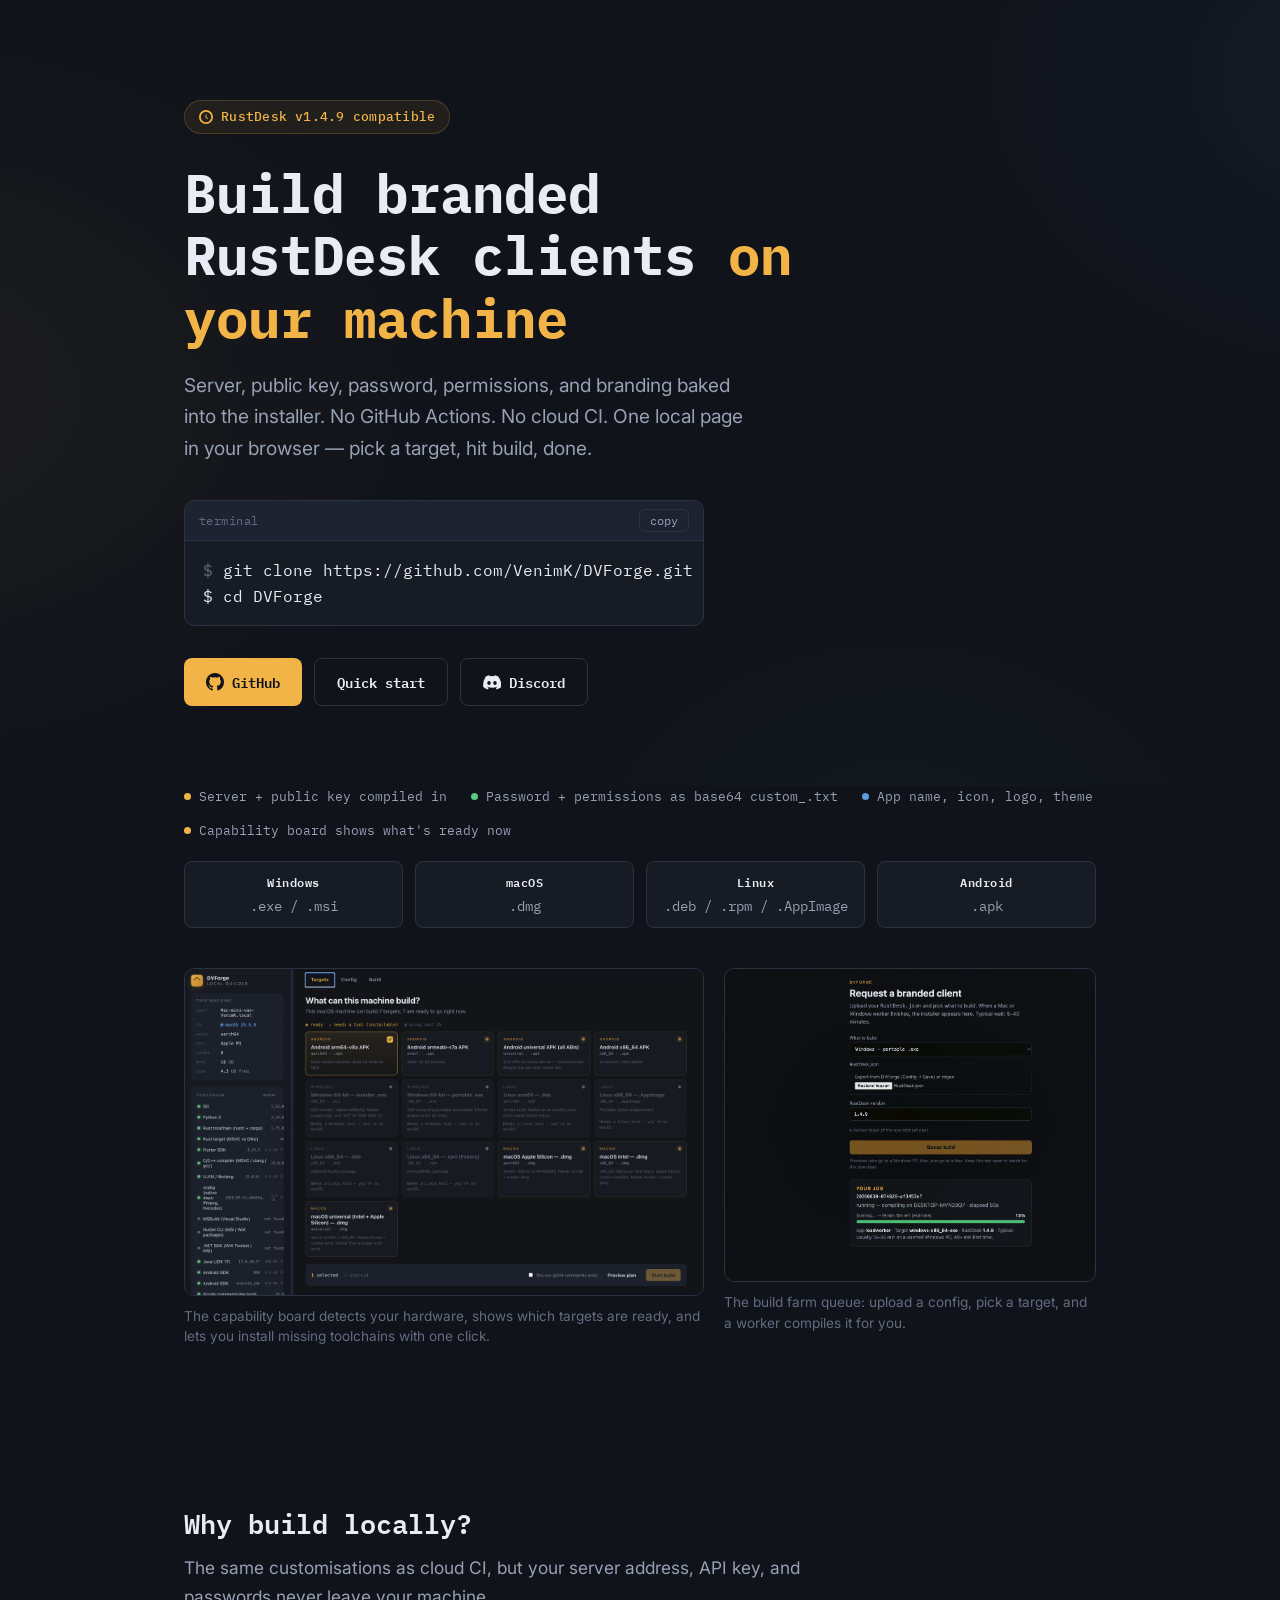
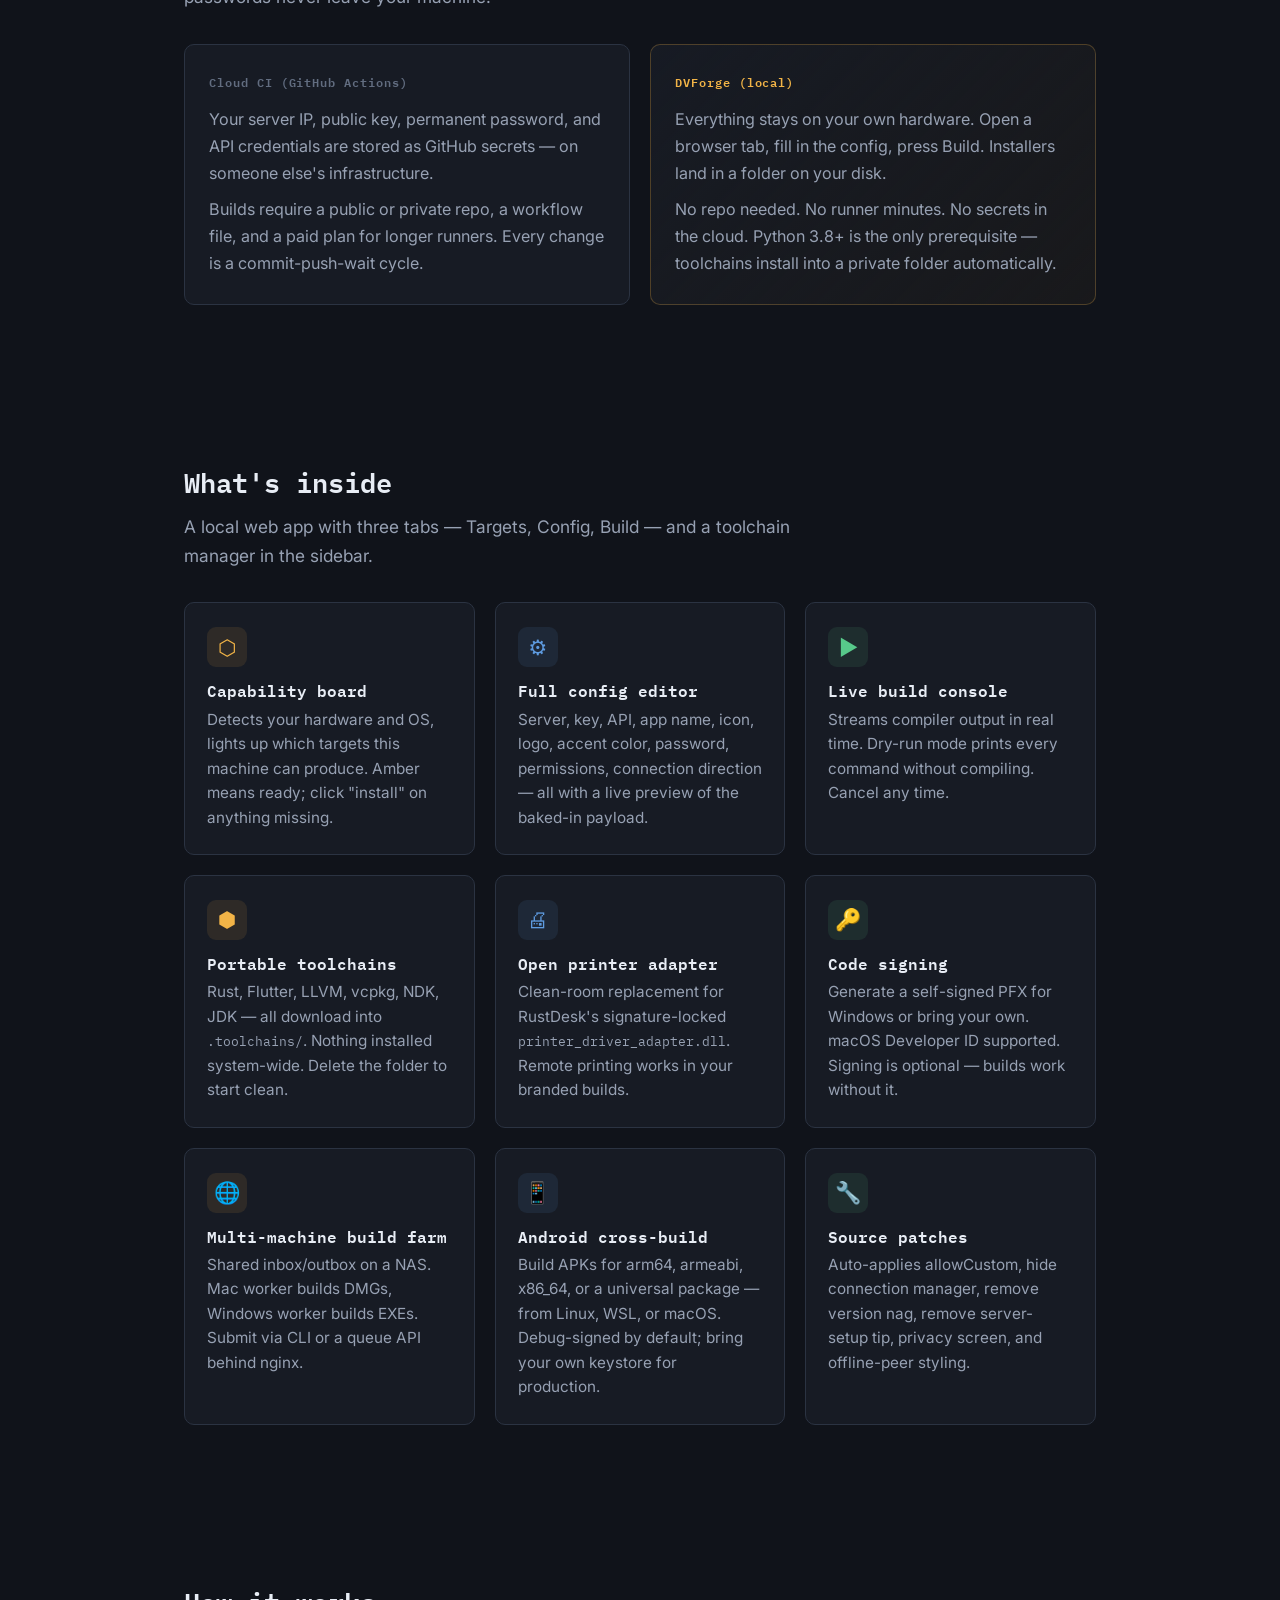
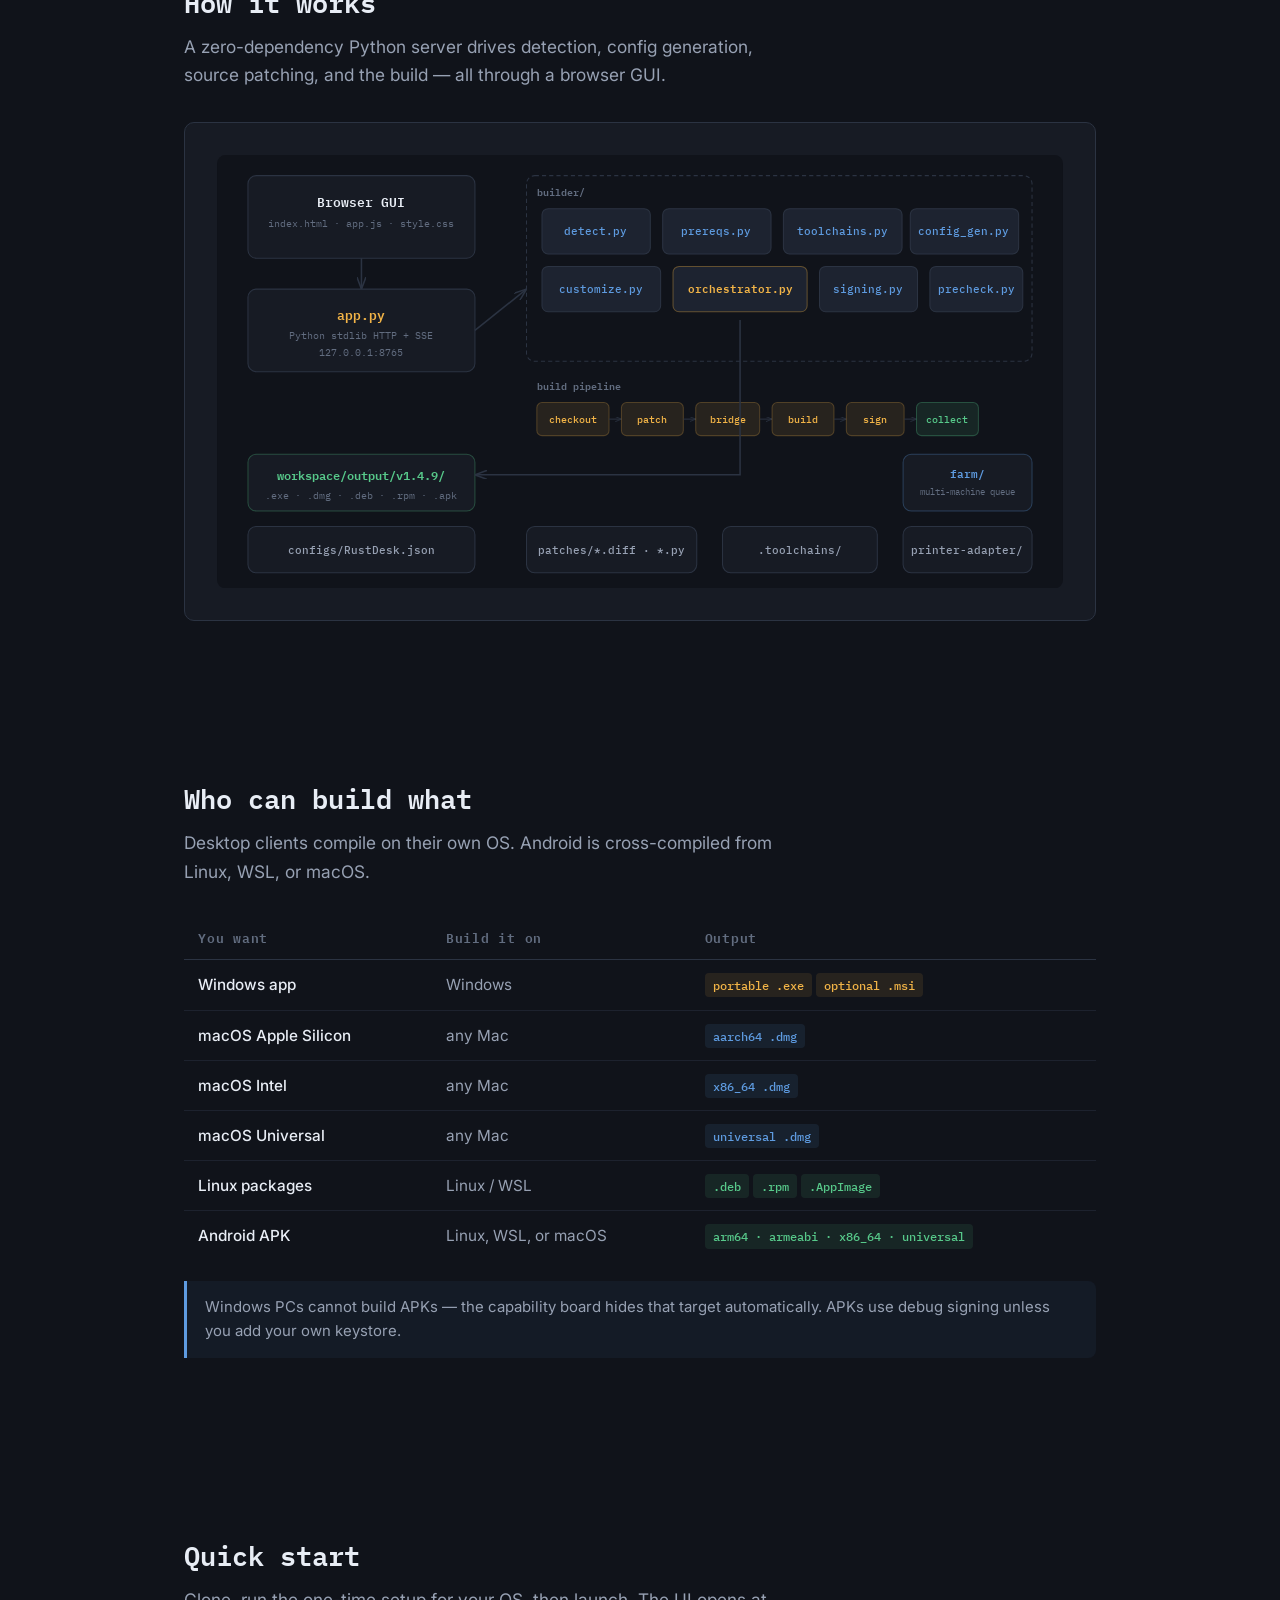
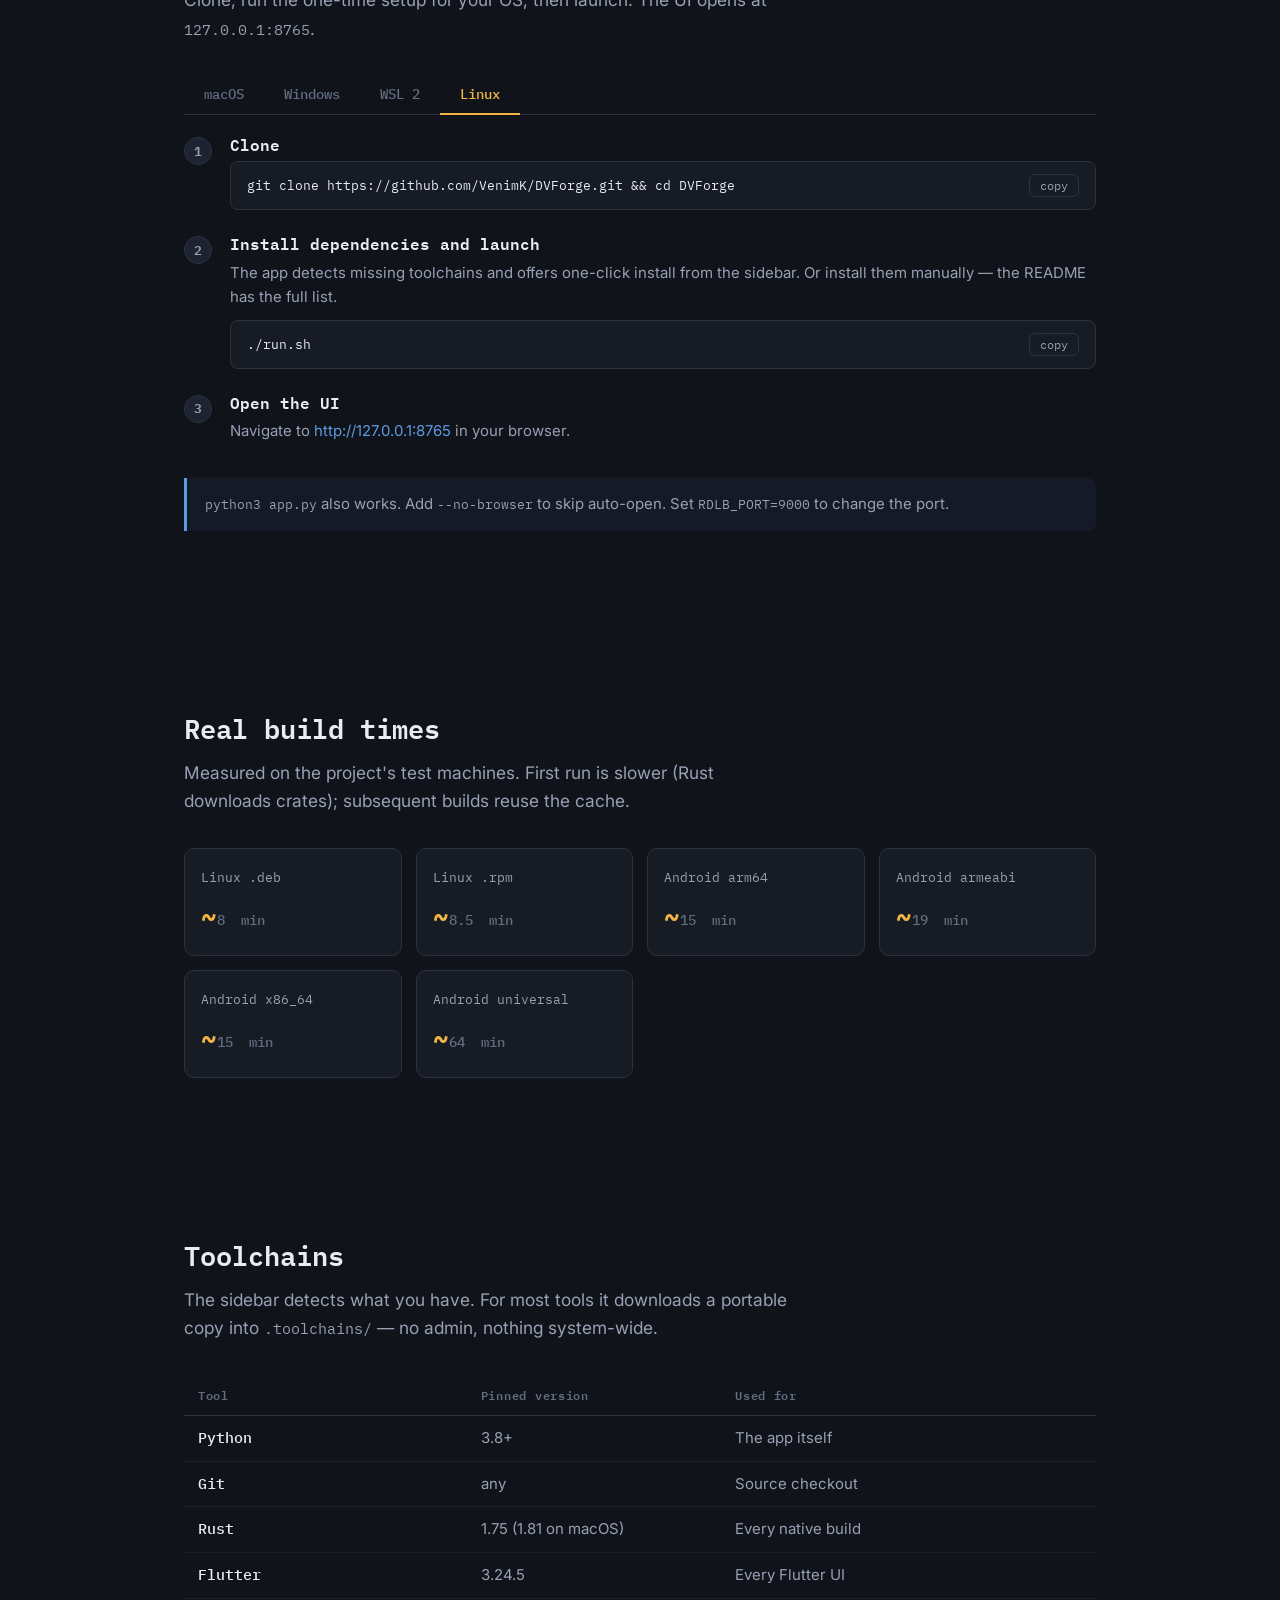
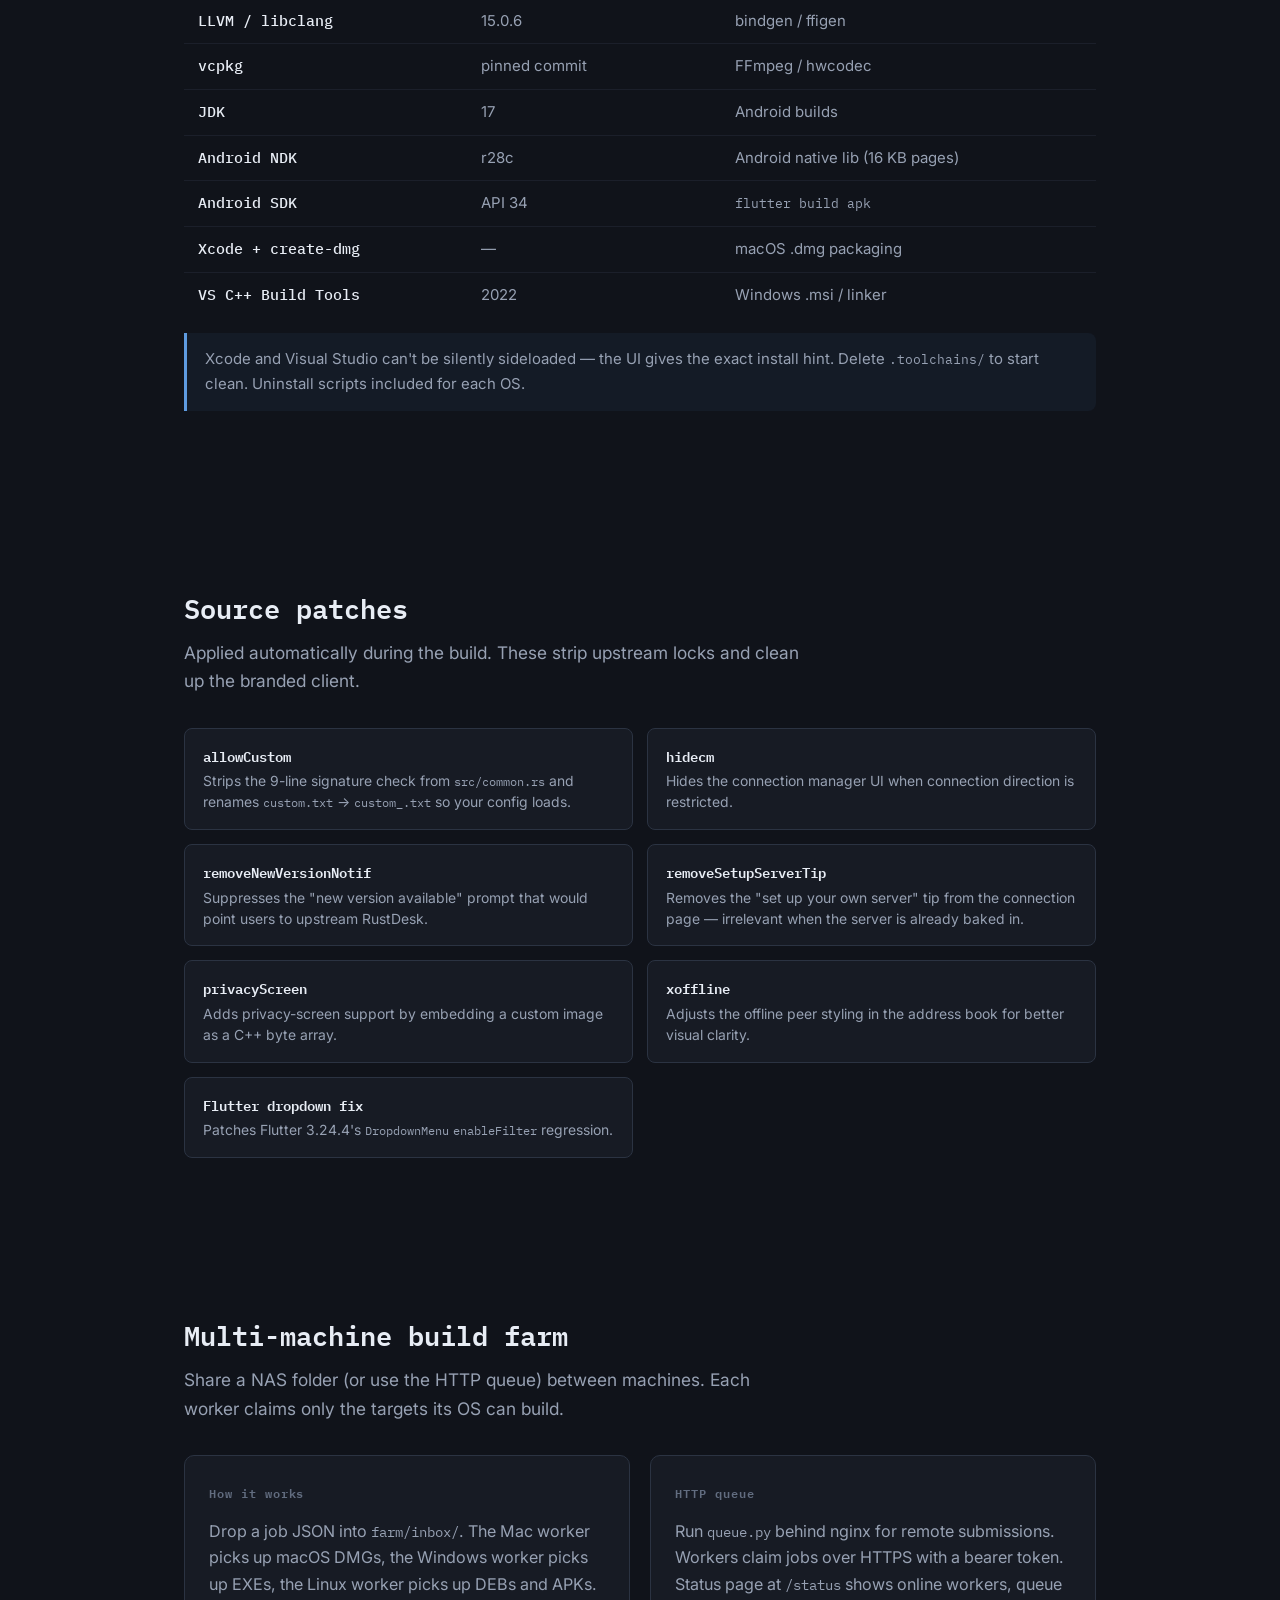
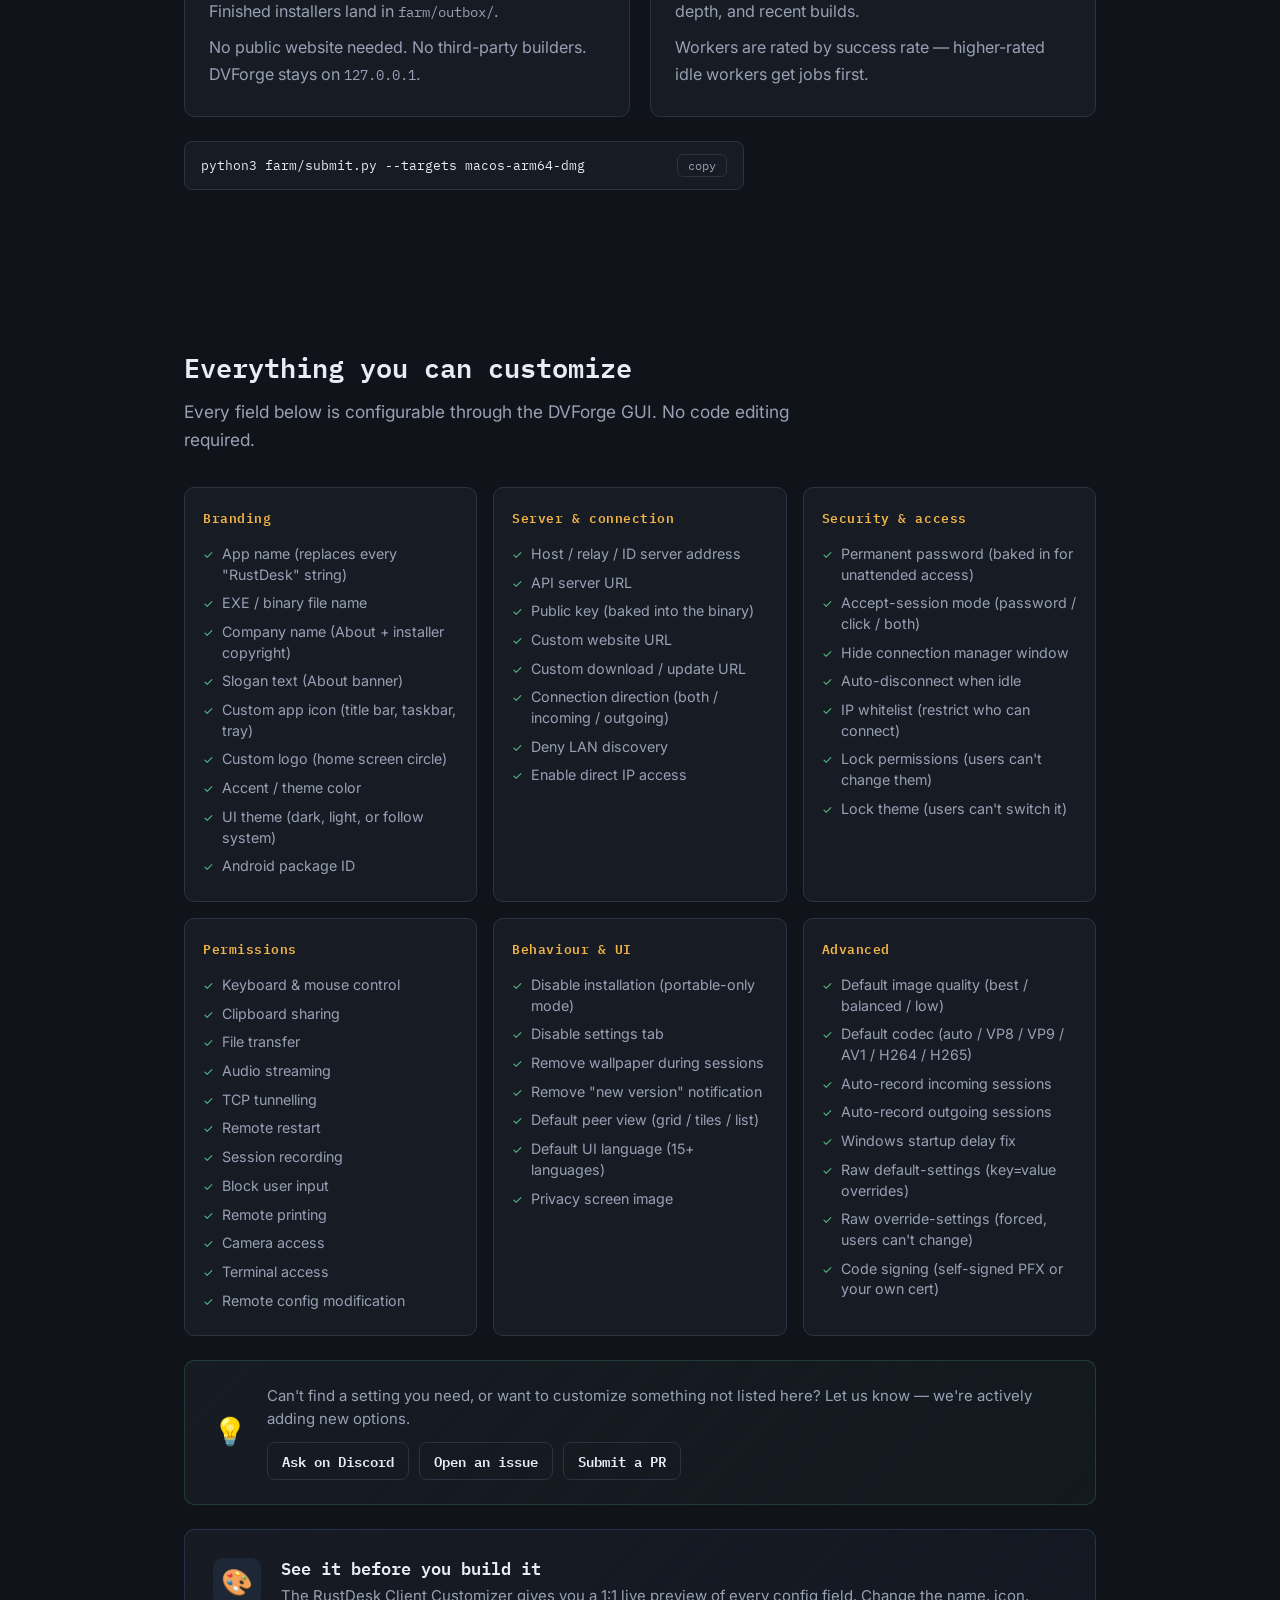
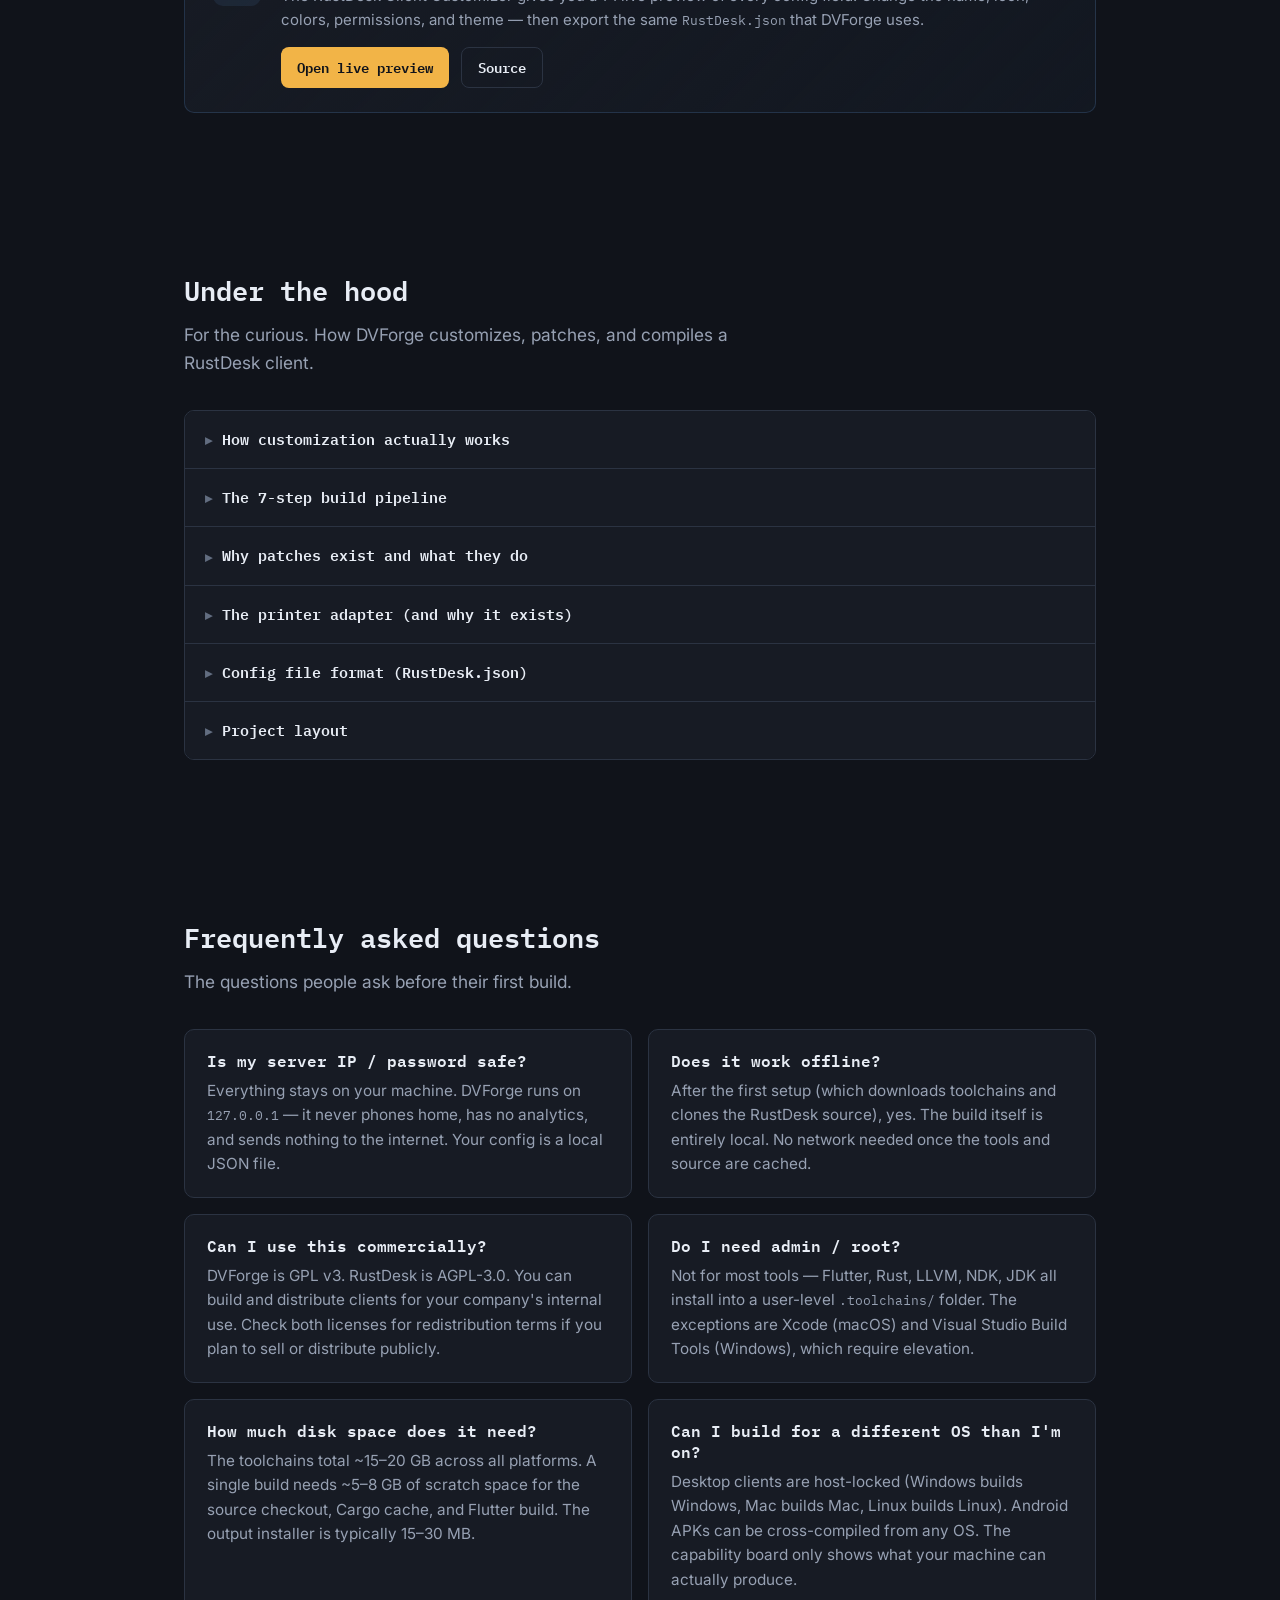
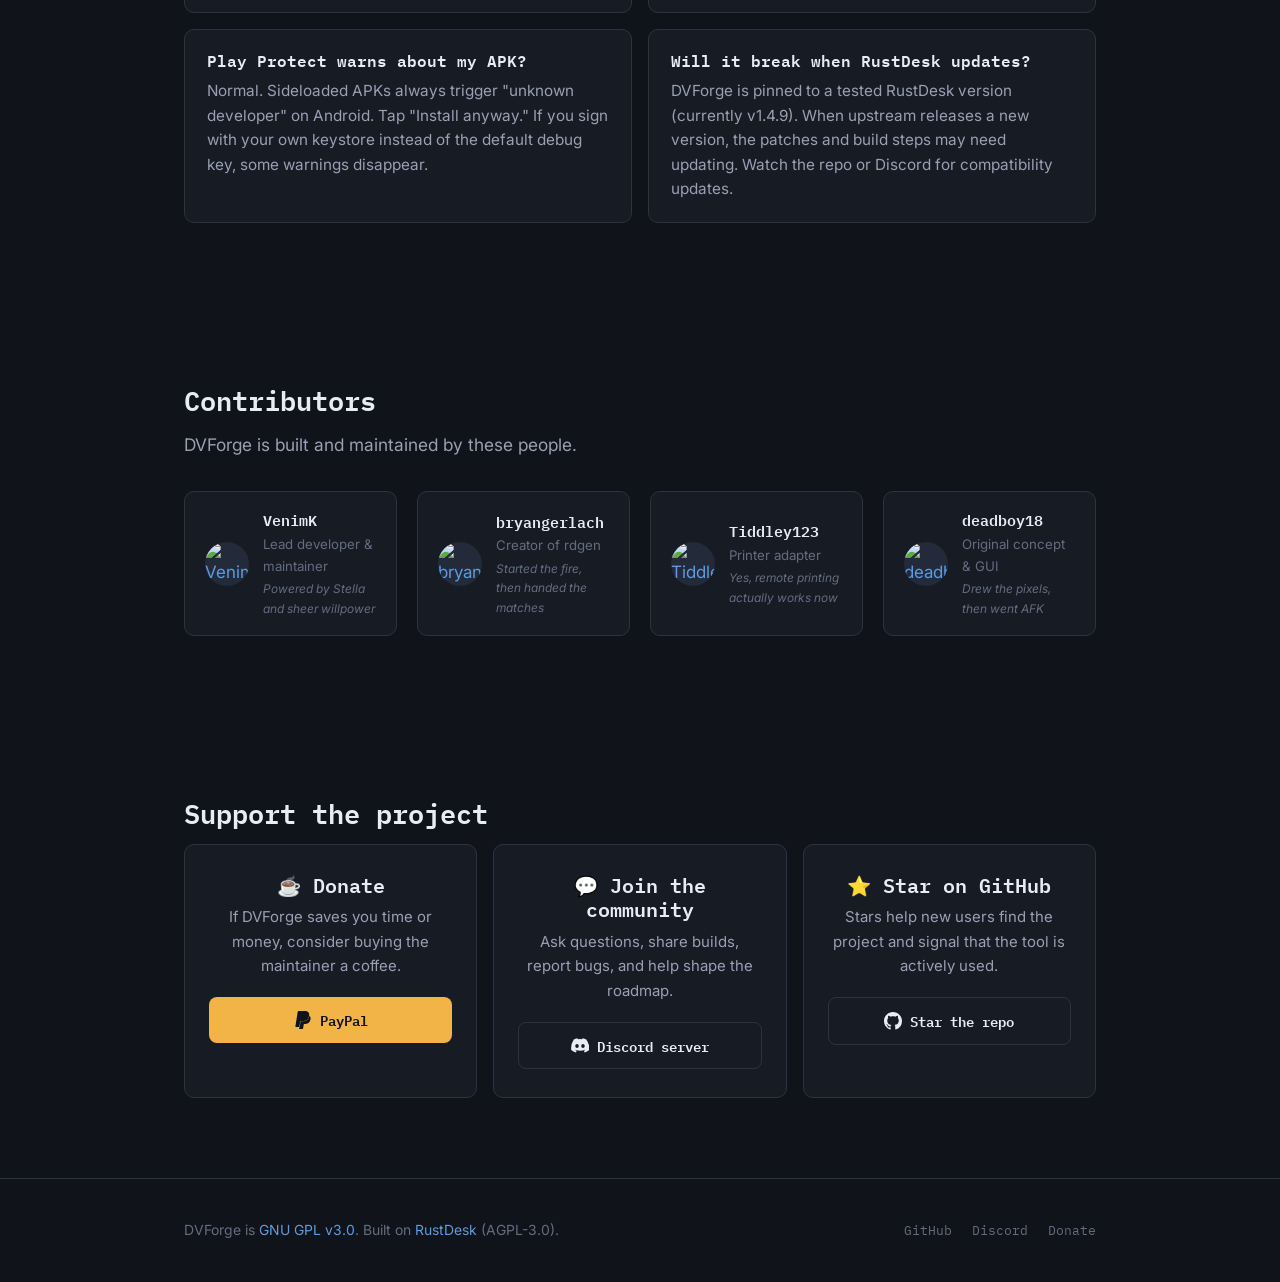
==== commit b6f606c5: "Add humorous contributions section to index.html Important Code" ====
--- a/docs/index.html
+++ b/docs/index.html
@@ -2530,6 +2530,20 @@
     '🍺 They said it couldn\'t be done. VenimK opened a Stella and did it anyway.',
     '🍺 Stella Artois: official sponsor of late-night debugging.',
     '🍺 No Stellas were harmed in the making of this software. Several were consumed.',
+    '🍺 VenimK maintains the code. bryangerlach started the fire. Tiddley123 plugged in a printer. deadboy18 made it pretty then vanished.',
+    '🔧 bryangerlach wrote rdgen and said "good luck." VenimK said "hold my Stella."',
+    '🖨️ Tiddley123 added remote printing. Nobody asked for it. Everybody needed it.',
+    '👻 deadboy18 drew the GUI, pushed one commit, and became a legend.',
+    '🍺 4 devs, 3 operating systems, 2 forks, 1 Stella. DVForge.',
+    '🔥 bryangerlach lit the match. VenimK built the forge. Tiddley123 printed the receipt. deadboy18 designed the logo and went to sleep.',
+    '🛠️ git blame: 90% VenimK, 9% compile warnings, 1% deadboy18 CSS.',
+    '🖨️ Tiddley123: "Can it print?" Team: "It\'s a remote desktop." Tiddley123: "So... can it print?"',
+    '👻 deadboy18 is not dead. He\'s just AFK. Permanently.',
+    '🍺 VenimK doesn\'t debug. He stares at the code until it confesses.',
+    '🔧 bryangerlach\'s rdgen walked so DVForge could run. And trip. And get back up.',
+    '🏗️ Number of DVForge contributors: 4. Number who understand the full build pipeline: maybe 1.5.',
+    '🍺 Commit messages ranked: bryangerlach — concise. Tiddley123 — descriptive. VenimK — "fix". deadboy18 — "stuff".',
+    '👻 deadboy18 once opened a PR. The repo has never been the same.',
   ];
   let idx = 0;
   function showStella() {
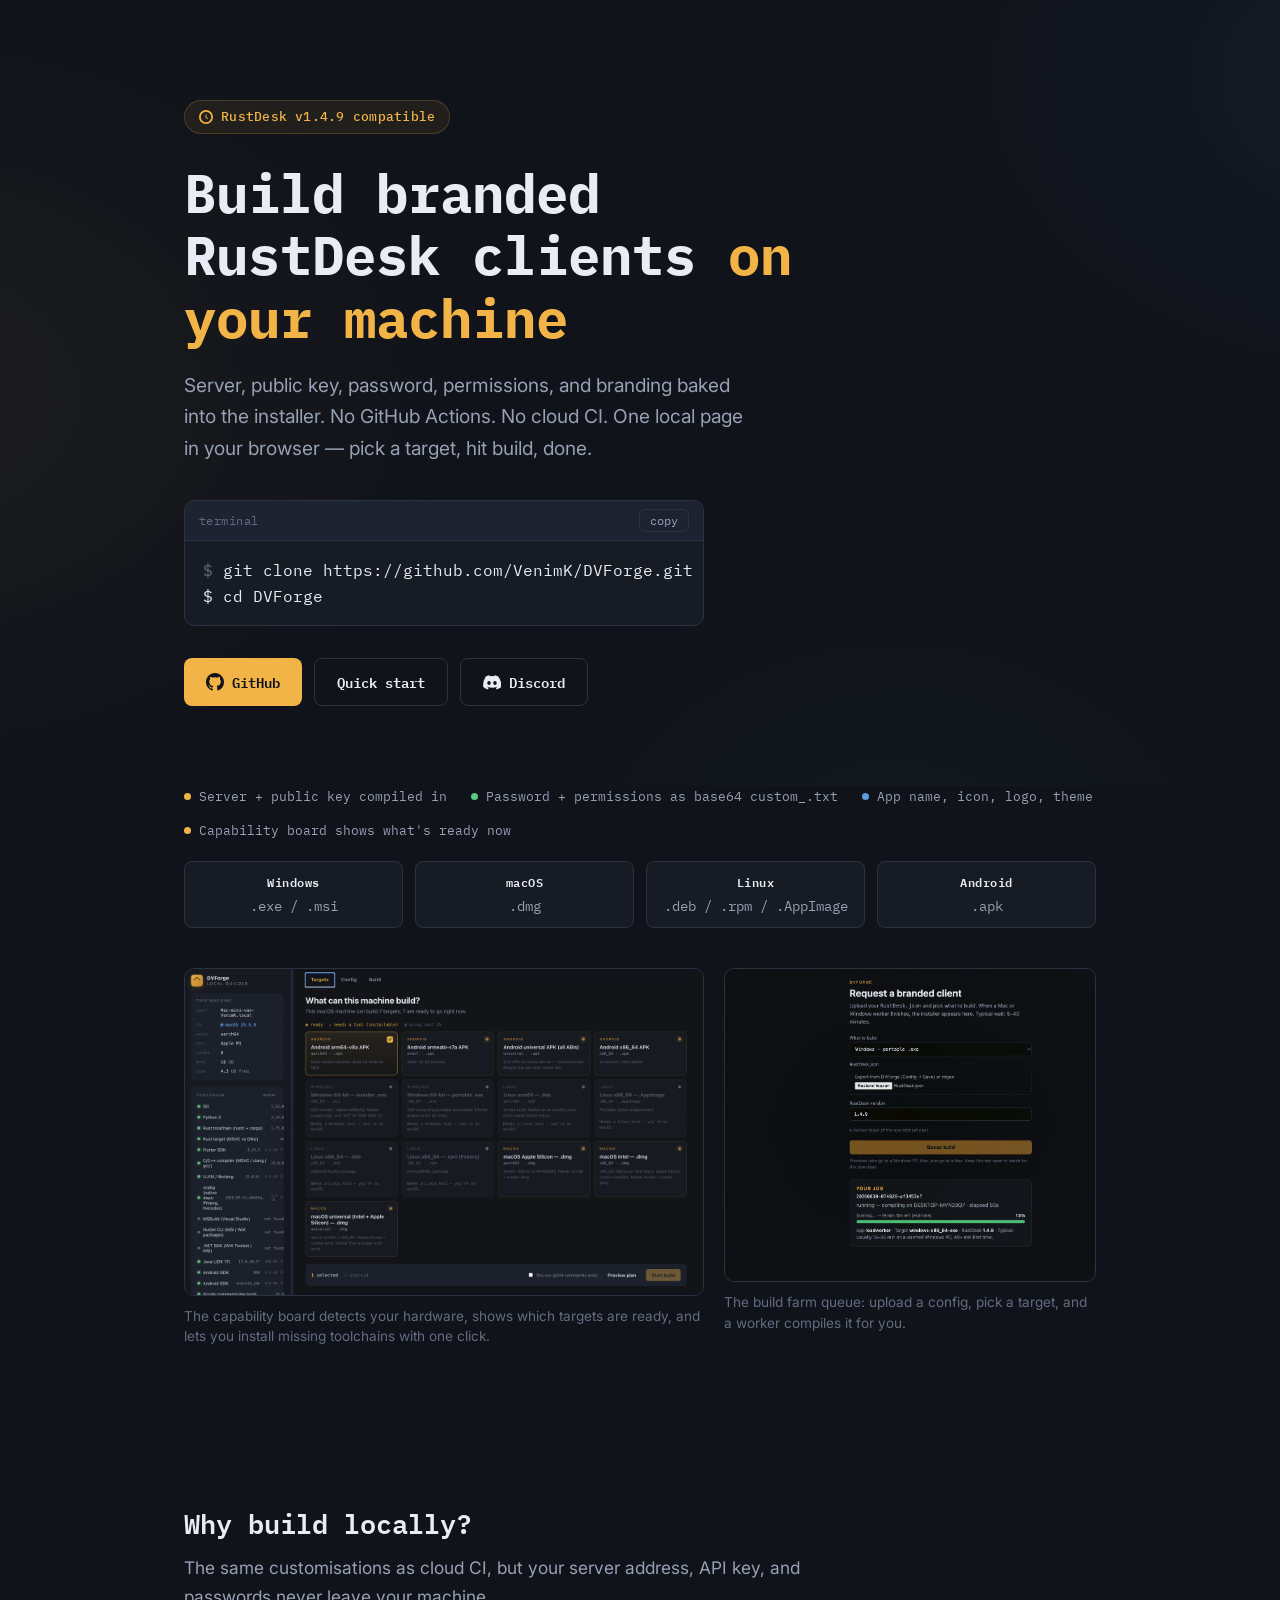
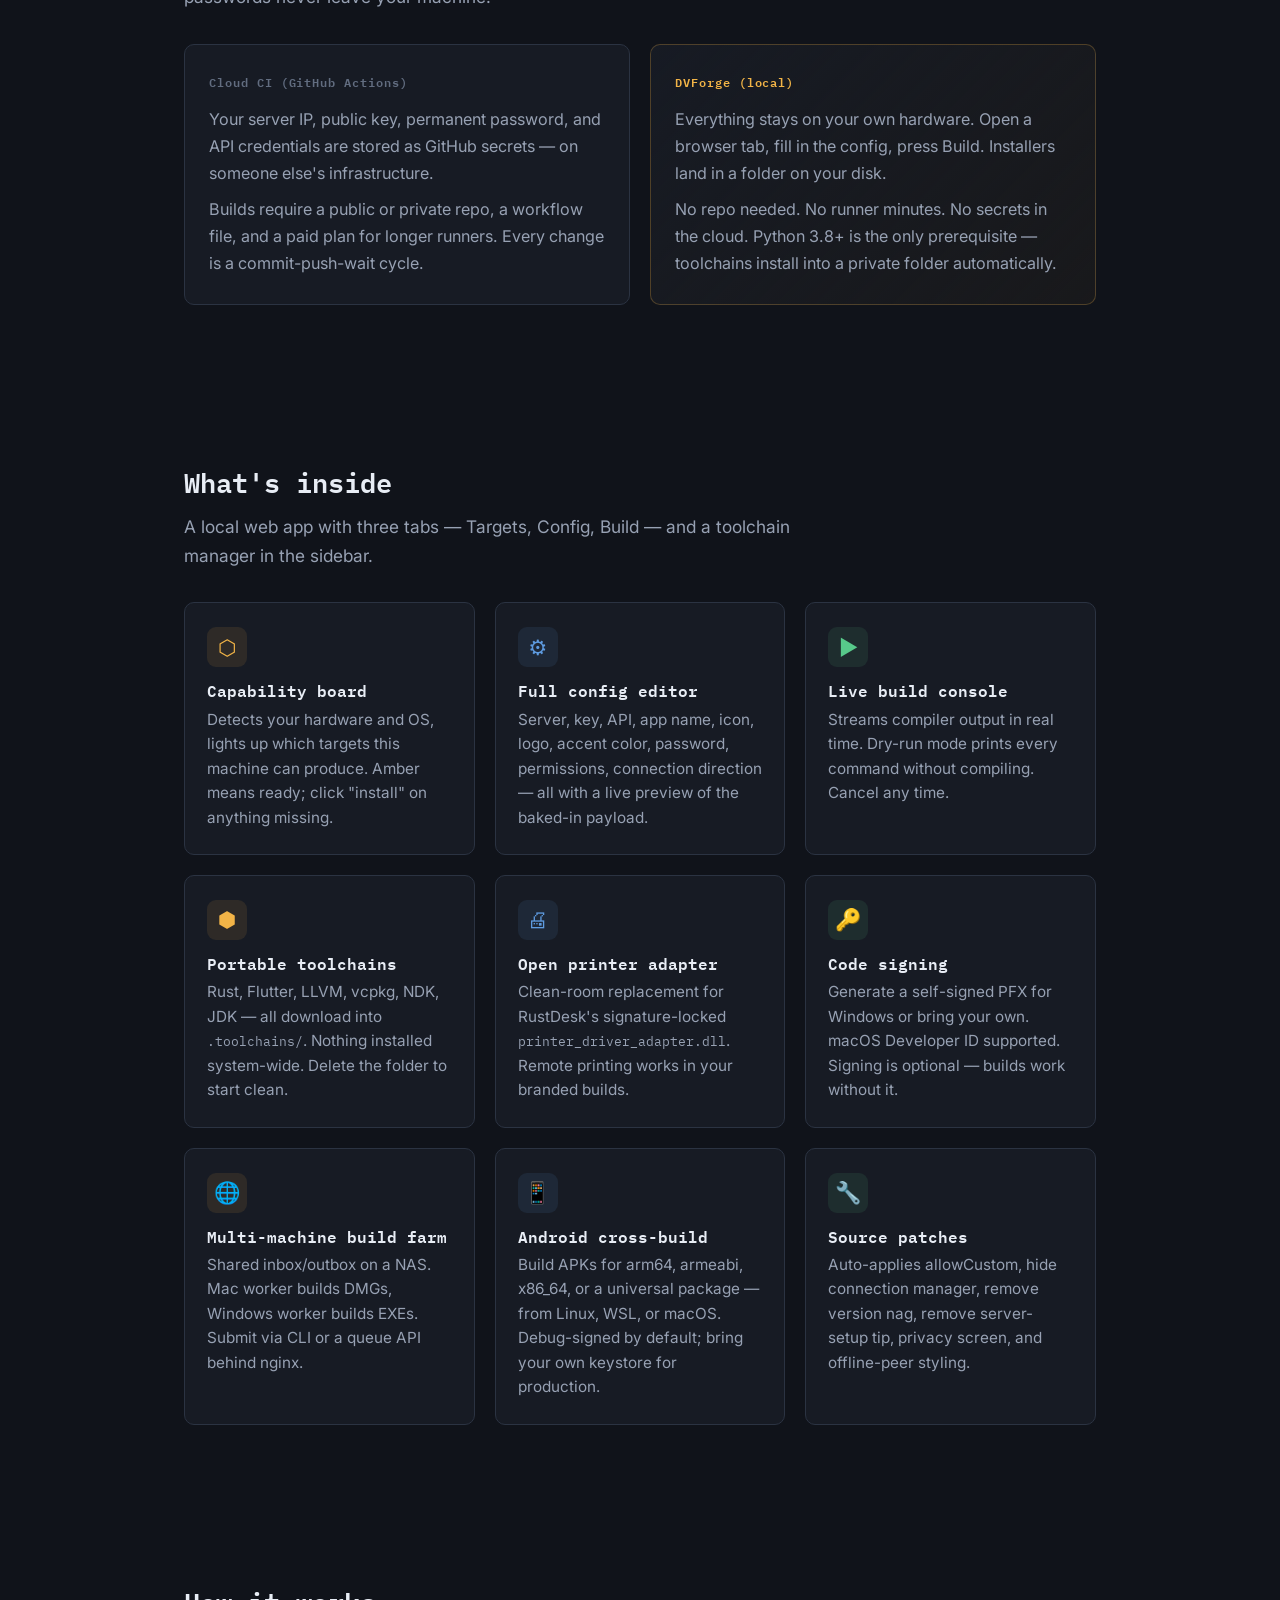
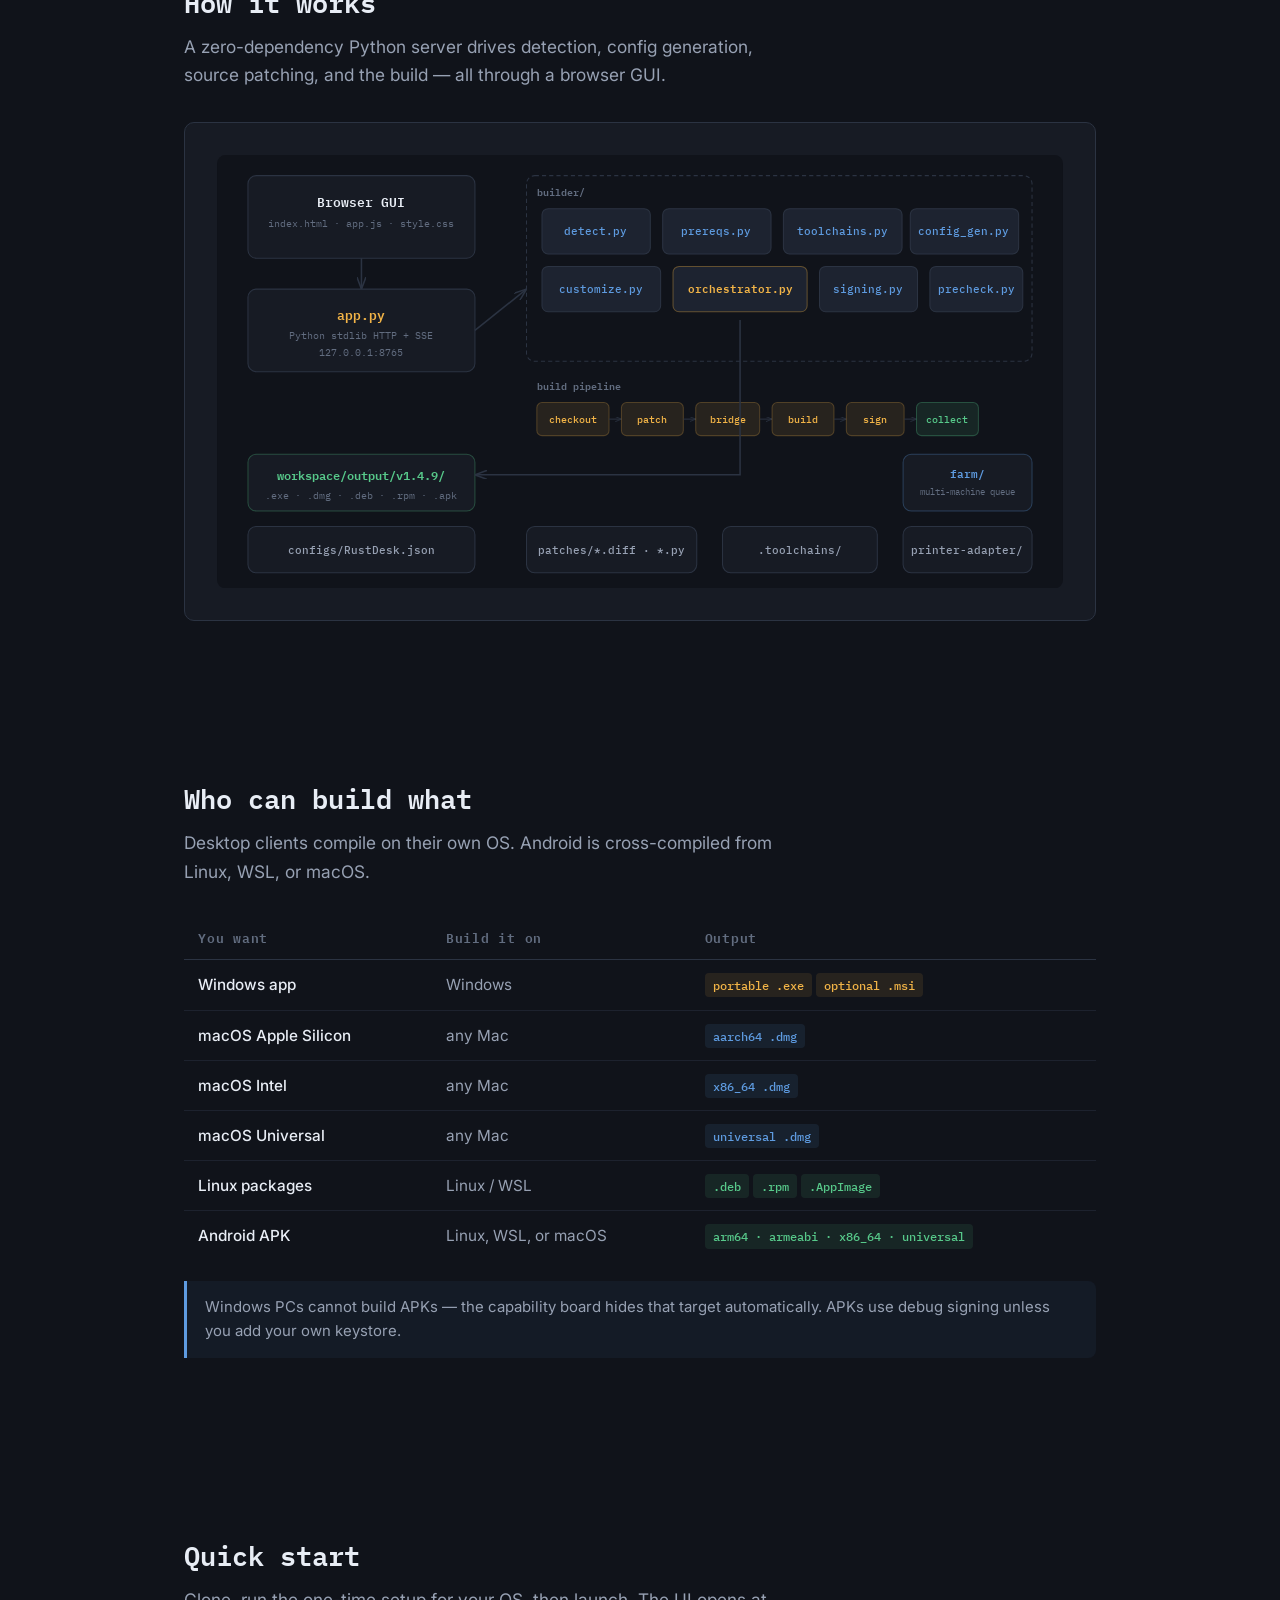
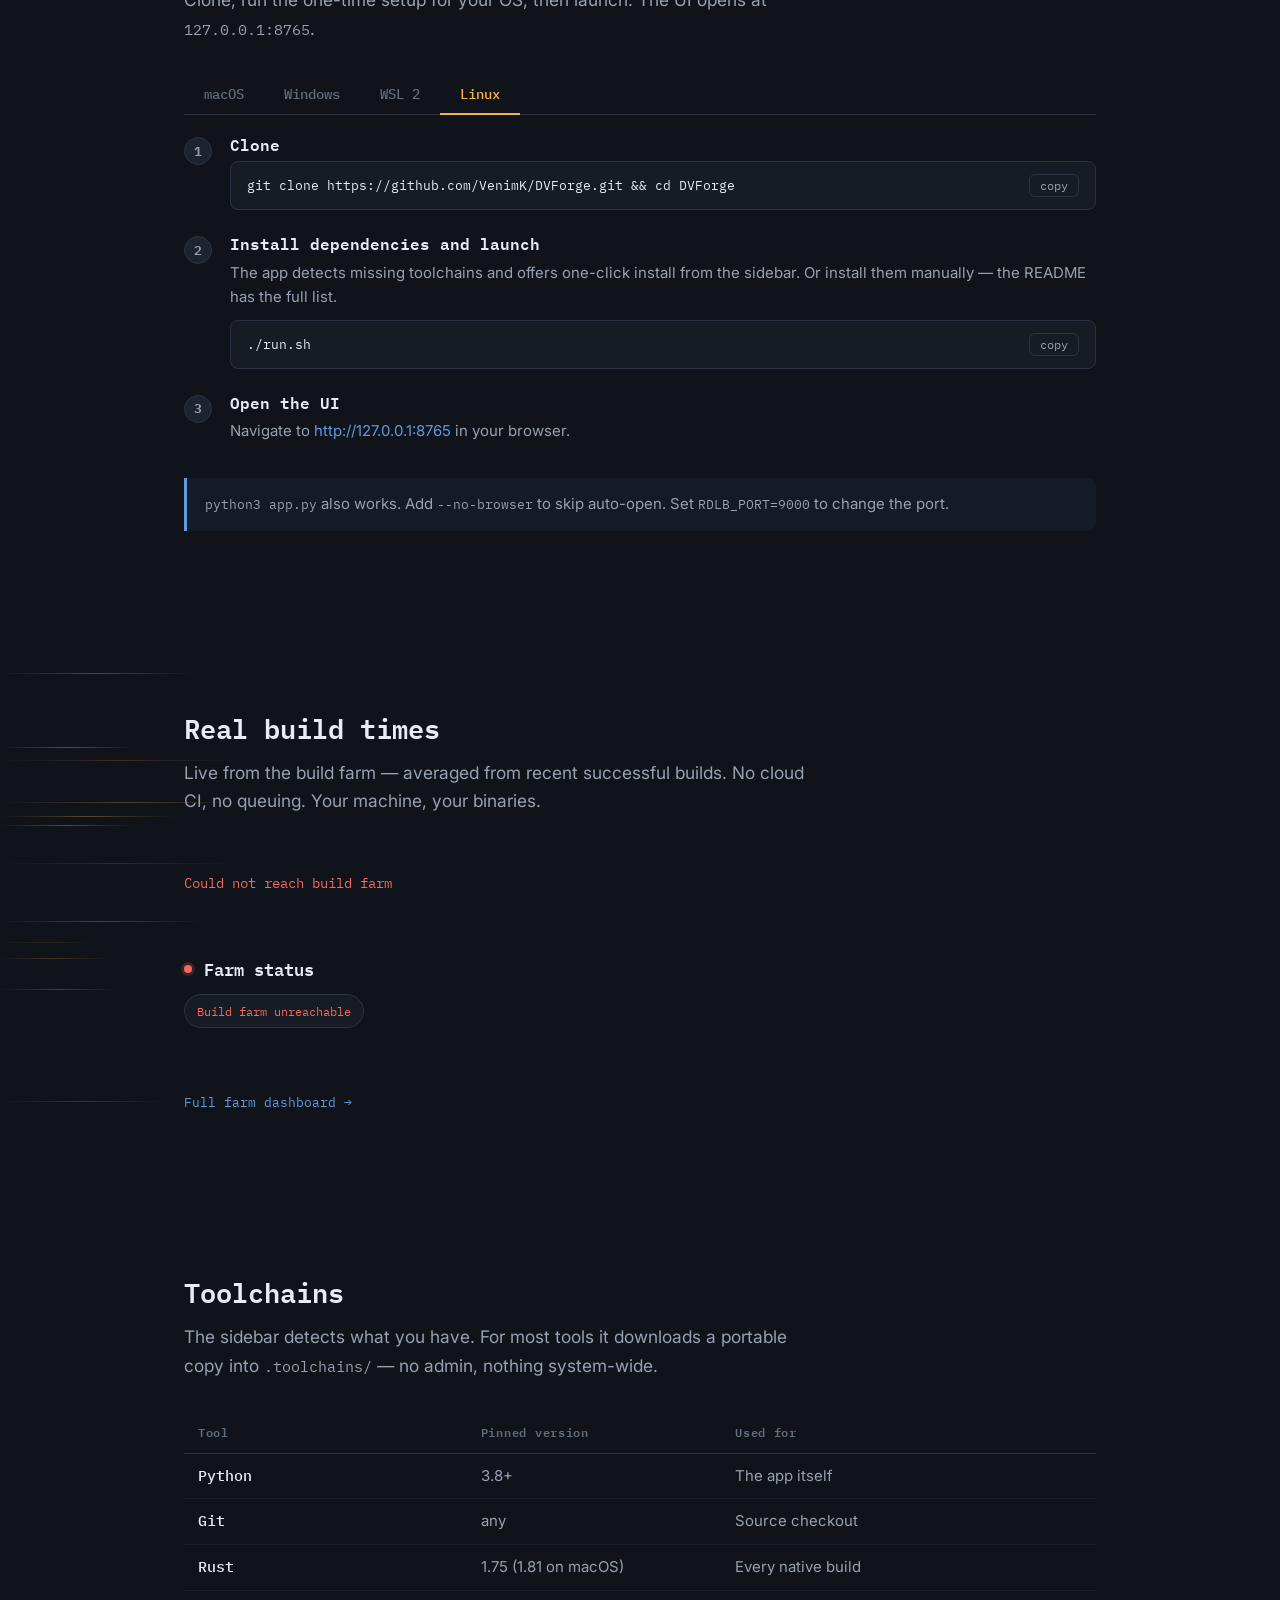
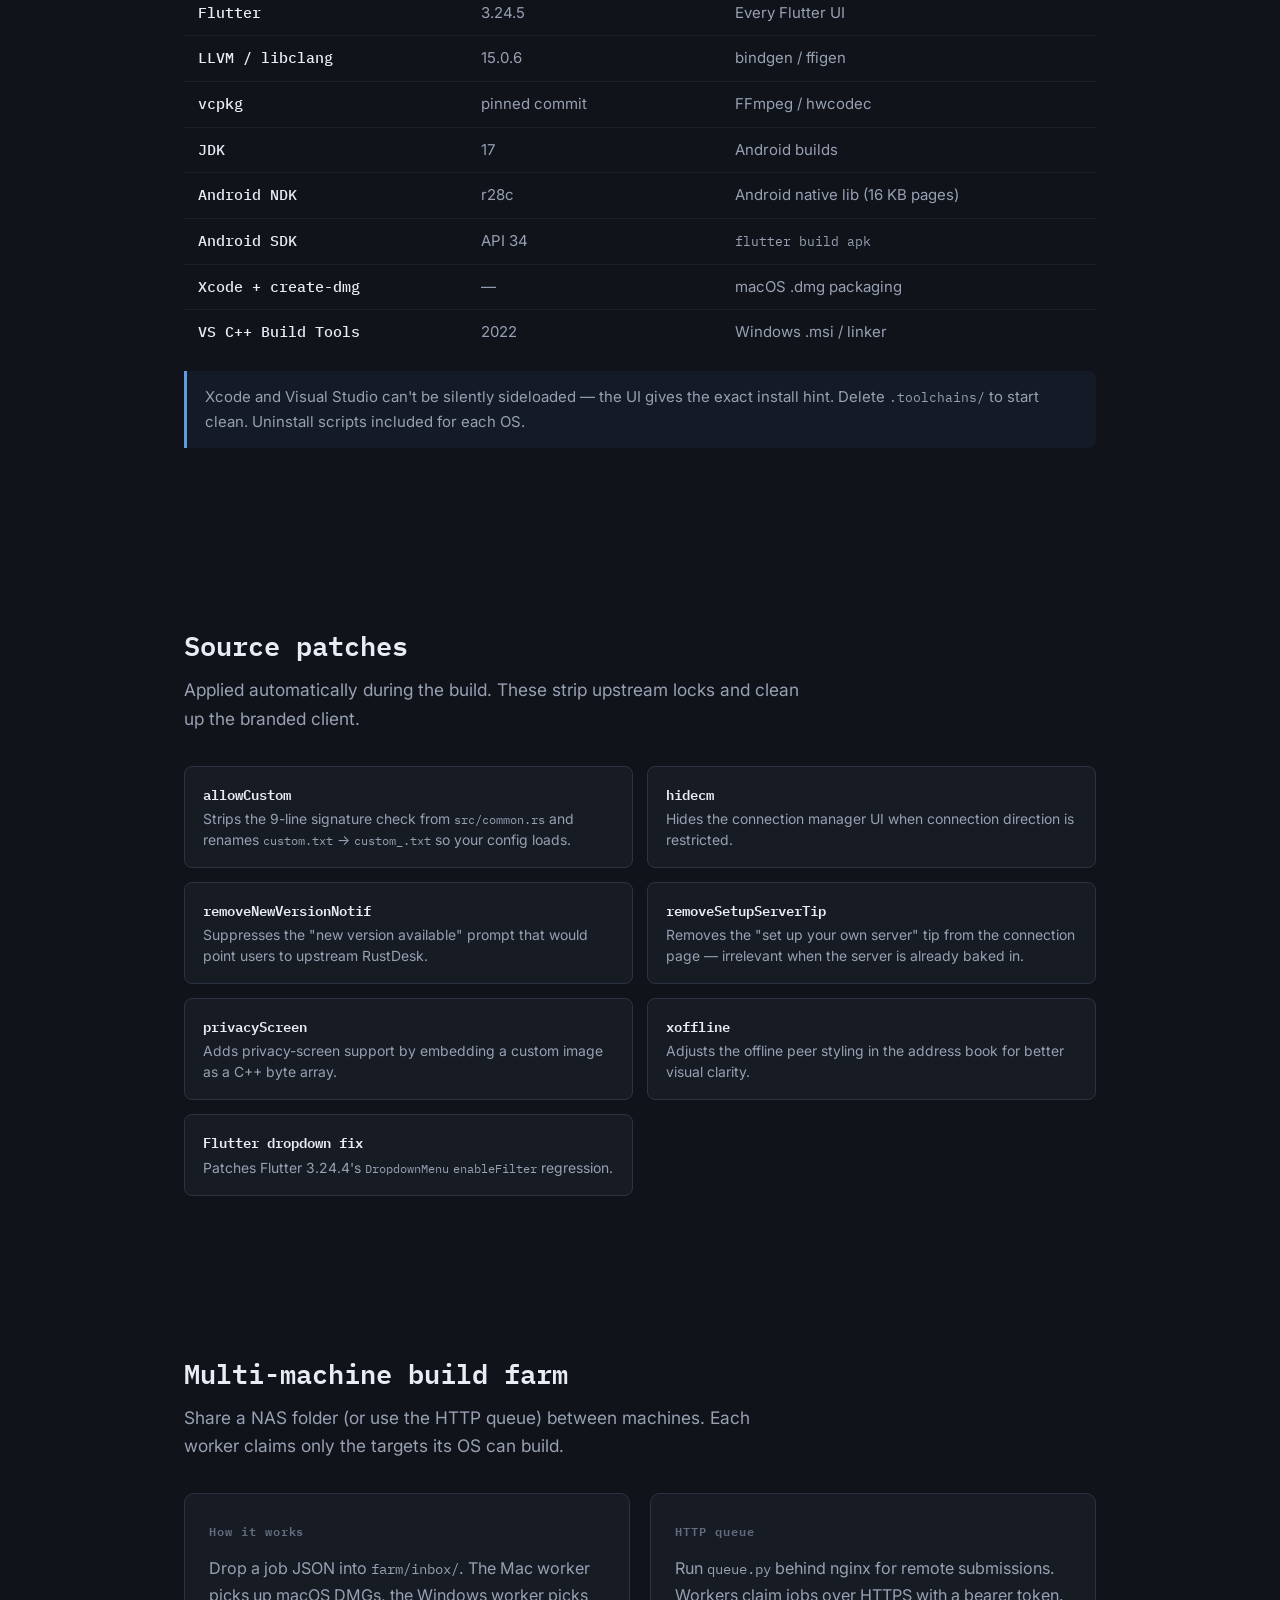
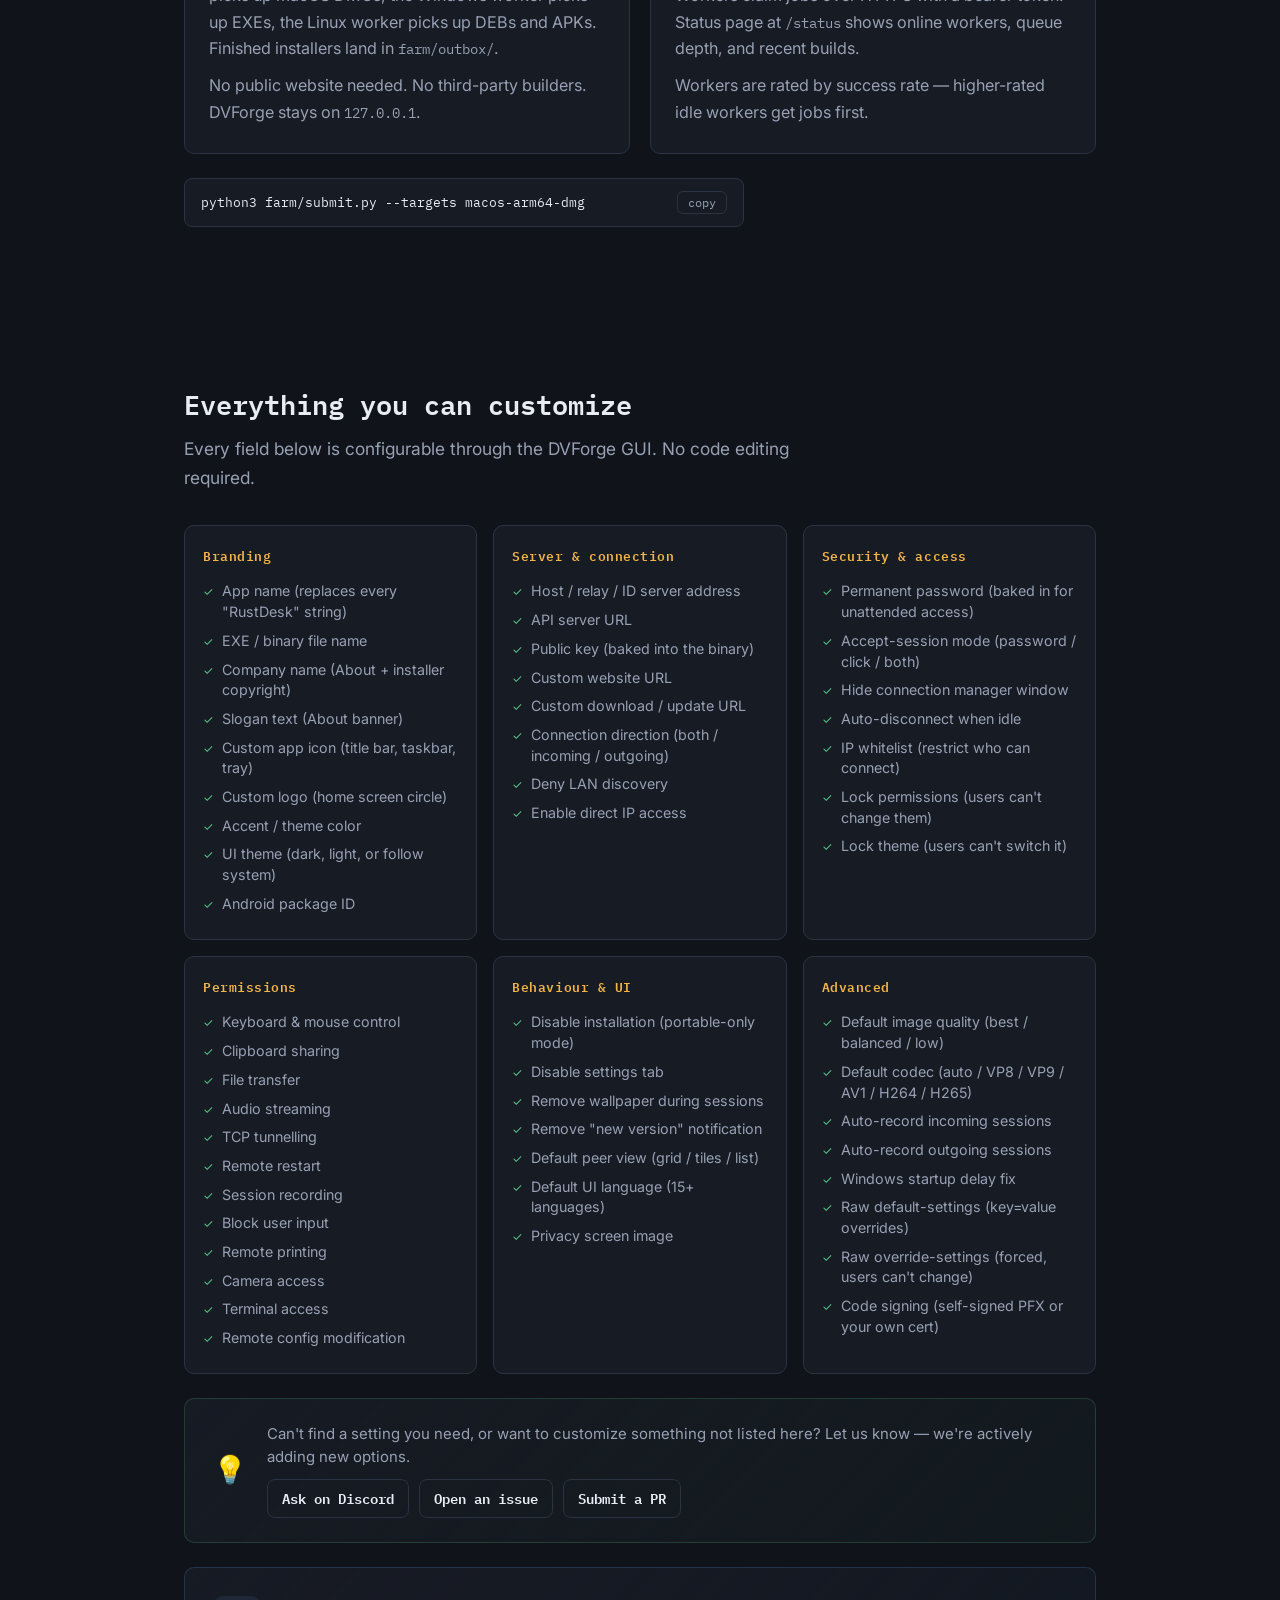
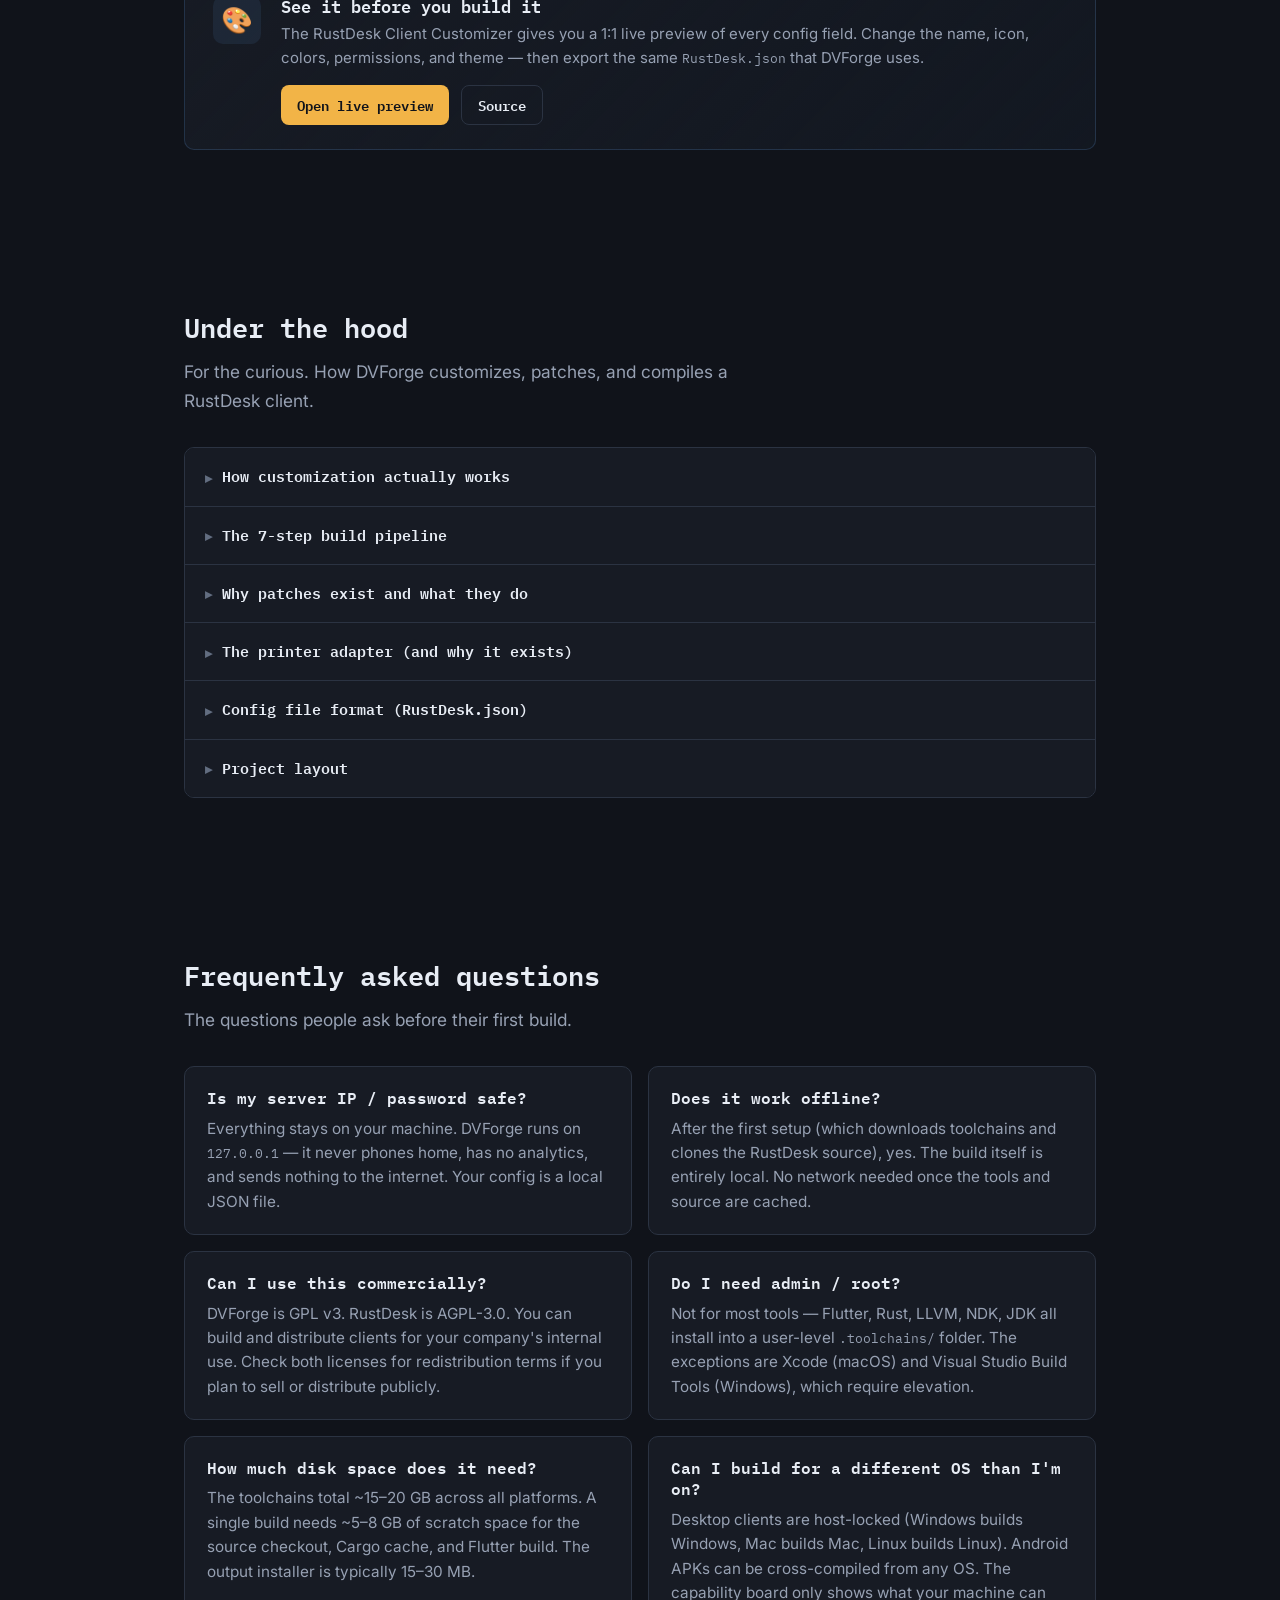
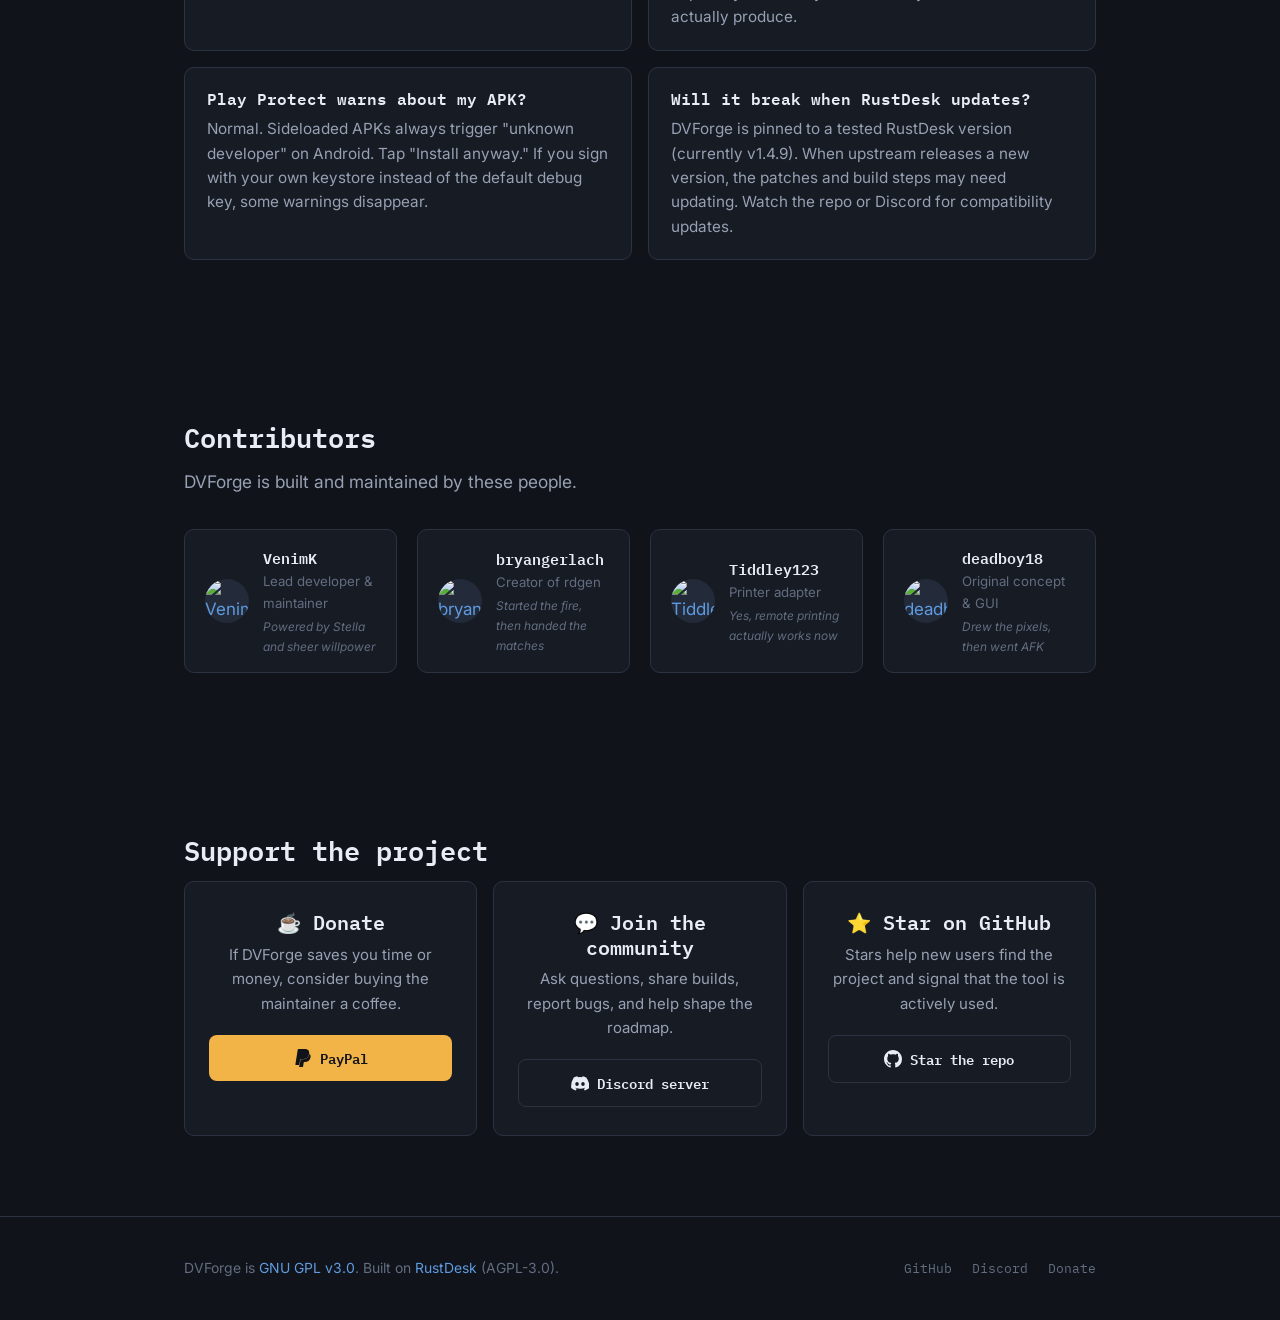
==== commit c6dd5a69: "Added API Farm Status live Added API Farm Status live from nas" ====
--- a/docs/index.html
+++ b/docs/index.html
@@ -758,29 +758,577 @@
   display: grid;
   grid-template-columns: repeat(auto-fill, minmax(200px, 1fr));
   gap: 14px;
-}
+  position: relative;
+}
+
+/* ── speed lines background ─────────────────────── */
+.speed-section {
+  position: relative;
+  overflow: hidden;
+}
+.speed-lines {
+  position: absolute;
+  inset: 0;
+  pointer-events: none;
+  overflow: hidden;
+  z-index: 0;
+}
+.speed-lines .streak {
+  position: absolute;
+  height: 1px;
+  background: linear-gradient(90deg, transparent, var(--amber), transparent);
+  opacity: 0;
+  animation: streakFly var(--dur) var(--del) ease-in-out infinite;
+}
+@keyframes streakFly {
+  0%   { transform: translateX(-120%); opacity: 0; }
+  10%  { opacity: .4; }
+  90%  { opacity: .4; }
+  100% { transform: translateX(120vw); opacity: 0; }
+}
+.speed-section > .wrap { position: relative; z-index: 1; }
+
+/* ── time card with ring gauge ──────────────────── */
 .time-card {
   background: var(--panel);
   border: 1px solid var(--line);
   border-radius: var(--r);
-  padding: 18px 16px;
-}
+  padding: 20px 18px;
+  display: flex;
+  align-items: center;
+  gap: 16px;
+  position: relative;
+  overflow: hidden;
+  transition: transform .2s, border-color .2s, box-shadow .2s;
+}
+.time-card::after {
+  content: '';
+  position: absolute;
+  inset: 0;
+  background: linear-gradient(135deg, transparent 60%, var(--amber-glow));
+  opacity: 0;
+  transition: opacity .3s;
+  pointer-events: none;
+}
+.time-card:hover {
+  transform: translateY(-3px);
+  box-shadow: 0 8px 24px rgba(0,0,0,.15);
+  border-color: var(--amber-dim);
+}
+.time-card:hover::after { opacity: 1; }
+.time-card.fastest {
+  border-color: var(--good);
+  box-shadow: 0 0 20px rgba(87,201,138,.12);
+}
+.time-card.fastest .time-badge {
+  display: inline-block;
+}
+
+/* ring gauge */
+.time-ring {
+  flex-shrink: 0;
+  width: 64px;
+  height: 64px;
+  position: relative;
+}
+.time-ring svg {
+  width: 64px;
+  height: 64px;
+  transform: rotate(-90deg);
+}
+.time-ring .ring-bg {
+  fill: none;
+  stroke: var(--line);
+  stroke-width: 4;
+}
+.time-ring .ring-fg {
+  fill: none;
+  stroke-width: 4;
+  stroke-linecap: round;
+  stroke-dasharray: var(--circ);
+  stroke-dashoffset: var(--circ);
+  transition: stroke-dashoffset 1.8s cubic-bezier(.16,1,.3,1);
+}
+.time-ring.animated .ring-fg {
+  stroke-dashoffset: var(--offset);
+}
+.time-ring .ring-label {
+  position: absolute;
+  inset: 0;
+  display: flex;
+  align-items: center;
+  justify-content: center;
+  font-family: var(--mono);
+  font-size: .72rem;
+  font-weight: 600;
+  color: var(--ink-dim);
+}
+
+/* card text */
+.time-info { flex: 1; min-width: 0; }
 .time-target {
   font-family: var(--mono);
   font-size: .78rem;
   color: var(--ink-dim);
-  margin-bottom: 6px;
+  margin-bottom: 4px;
 }
 .time-val {
   font-family: var(--mono);
   font-size: 1.5rem;
   font-weight: 700;
   color: var(--amber);
-}
+  display: flex;
+  align-items: baseline;
+  gap: 4px;
+}
+.time-val .count-target { display: inline; }
 .time-val span {
   font-size: .85rem;
   font-weight: 500;
   color: var(--ink-faint);
+}
+.time-card .time-meta {
+  font-family: var(--mono);
+  font-size: .68rem;
+  color: var(--ink-faint);
+  margin-top: 2px;
+}
+.time-badge {
+  display: none;
+  font-family: var(--mono);
+  font-size: .6rem;
+  font-weight: 600;
+  color: var(--good);
+  background: rgba(87,201,138,.1);
+  border: 1px solid rgba(87,201,138,.2);
+  border-radius: 4px;
+  padding: 2px 6px;
+  margin-top: 4px;
+  letter-spacing: .04em;
+}
+
+/* ── comparison bar ─────────────────────────────── */
+.speed-compare {
+  margin-top: 32px;
+  padding: 22px;
+  background: var(--panel);
+  border: 1px solid var(--line);
+  border-radius: var(--r);
+}
+.speed-compare-title {
+  font-family: var(--mono);
+  font-size: .82rem;
+  font-weight: 600;
+  color: var(--ink);
+  margin-bottom: 16px;
+}
+.speed-bar-row {
+  display: flex;
+  align-items: center;
+  gap: 12px;
+  margin-bottom: 10px;
+}
+.speed-bar-label {
+  font-family: var(--mono);
+  font-size: .72rem;
+  color: var(--ink-dim);
+  width: 110px;
+  flex-shrink: 0;
+  text-align: right;
+}
+.speed-bar-track {
+  flex: 1;
+  height: 22px;
+  background: var(--panel-2);
+  border-radius: 11px;
+  overflow: hidden;
+  position: relative;
+}
+.speed-bar-fill {
+  height: 100%;
+  border-radius: 11px;
+  position: relative;
+  width: 0%;
+  transition: width 2s cubic-bezier(.16,1,.3,1);
+}
+.speed-bar-fill.local {
+  background: linear-gradient(90deg, var(--good), #57c98a88);
+}
+.speed-bar-fill.local::after {
+  content: '';
+  position: absolute;
+  right: 0; top: 0; bottom: 0;
+  width: 30px;
+  background: linear-gradient(90deg, transparent, rgba(87,201,138,.5));
+  animation: bar-shimmer 1.5s ease-in-out infinite alternate;
+}
+@keyframes bar-shimmer {
+  0% { opacity: .3; } 100% { opacity: 1; }
+}
+.speed-bar-fill.cloud {
+  background: linear-gradient(90deg, var(--ink-faint), #626d8088);
+}
+.speed-bar-time {
+  font-family: var(--mono);
+  font-size: .72rem;
+  font-weight: 600;
+  color: var(--ink);
+  margin-left: 10px;
+  flex-shrink: 0;
+  min-width: 55px;
+}
+.speed-bar-time.fast { color: var(--good); }
+.speed-faster {
+  font-family: var(--mono);
+  font-size: .72rem;
+  color: var(--amber);
+  margin-top: 8px;
+  text-align: center;
+  opacity: 0;
+  transition: opacity .6s .8s;
+}
+.speed-faster.show { opacity: 1; }
+
+/* ── card entrance animation ────────────────────── */
+.time-card {
+  opacity: 0;
+  transform: translateX(-30px);
+}
+.time-card.fly-in {
+  animation: cardFlyIn .6s cubic-bezier(.16,1,.3,1) forwards;
+  animation-delay: var(--d, 0s);
+}
+@keyframes cardFlyIn {
+  0%   { opacity: 0; transform: translateX(-40px) scale(.95); }
+  60%  { opacity: 1; transform: translateX(6px) scale(1.01); }
+  100% { opacity: 1; transform: translateX(0) scale(1); }
+}
+
+/* ── glow pulse on value after count finishes ───── */
+.time-val .count-done {
+  animation: valGlow .6s ease-out;
+}
+@keyframes valGlow {
+  0%   { text-shadow: 0 0 12px var(--amber); }
+  100% { text-shadow: none; }
+}
+
+@media (max-width: 600px) {
+  .speed-bar-label { width: 80px; font-size: .65rem; }
+  .time-ring { width: 52px; height: 52px; }
+  .time-ring svg { width: 52px; height: 52px; }
+}
+
+/* ── live farm status strip ─────────────────────── */
+.farm-live { margin-top: 40px; }
+.farm-live-header {
+  display: flex;
+  align-items: center;
+  gap: 12px;
+  margin-bottom: 14px;
+}
+.farm-live-header h3 {
+  font-size: 1rem;
+  margin: 0;
+}
+.farm-live-header .live-dot {
+  width: 8px;
+  height: 8px;
+  border-radius: 50%;
+  background: var(--good);
+  box-shadow: 0 0 0 3px rgba(87,201,138,.18);
+  animation: pulse-dot 2s ease-in-out infinite;
+}
+@keyframes pulse-dot {
+  0%, 100% { box-shadow: 0 0 0 3px rgba(87,201,138,.18); }
+  50% { box-shadow: 0 0 0 6px rgba(87,201,138,.08); }
+}
+.farm-live-header .live-dot.offline {
+  background: var(--bad);
+  box-shadow: 0 0 0 3px rgba(242,104,95,.18);
+  animation: none;
+}
+.farm-pills {
+  display: flex;
+  flex-wrap: wrap;
+  gap: 8px;
+  margin-bottom: 16px;
+}
+.farm-pill {
+  display: inline-flex;
+  align-items: center;
+  gap: 7px;
+  padding: 6px 12px;
+  background: var(--panel);
+  border: 1px solid var(--line);
+  border-radius: 999px;
+  font-family: var(--mono);
+  font-size: .72rem;
+  color: var(--ink-dim);
+}
+.farm-pill .dot {
+  width: 7px;
+  height: 7px;
+  border-radius: 50%;
+  flex-shrink: 0;
+}
+.farm-pill .dot.on { background: var(--good); box-shadow: 0 0 0 2px rgba(87,201,138,.2); }
+.farm-pill .dot.off { background: #5a3340; }
+[data-theme="light"] .farm-pill .dot.off { background: #c0a0a8; }
+.farm-stats-row {
+  display: flex;
+  flex-wrap: wrap;
+  gap: 10px;
+  margin-bottom: 18px;
+}
+.farm-stat {
+  flex: 1 1 100px;
+  background: var(--panel);
+  border: 1px solid var(--line);
+  border-radius: var(--r);
+  padding: 12px 14px;
+  min-width: 100px;
+}
+.farm-stat b {
+  display: block;
+  font-family: var(--mono);
+  font-size: 1.35rem;
+  font-variant-numeric: tabular-nums;
+}
+.farm-stat span {
+  font-size: .72rem;
+  color: var(--ink-faint);
+}
+
+/* ── success rate bar ───────────────────────────── */
+.farm-rate {
+  margin-bottom: 18px;
+  display: flex;
+  align-items: center;
+  gap: 12px;
+}
+.farm-rate-label {
+  font-family: var(--mono);
+  font-size: .72rem;
+  color: var(--ink-dim);
+  flex-shrink: 0;
+}
+.farm-rate-bar {
+  flex: 1;
+  height: 6px;
+  background: var(--panel-2);
+  border-radius: 3px;
+  overflow: hidden;
+}
+.farm-rate-fill {
+  height: 100%;
+  border-radius: 3px;
+  background: var(--good);
+  transition: width 1s ease-out;
+}
+.farm-rate-pct {
+  font-family: var(--mono);
+  font-size: .78rem;
+  font-weight: 600;
+  color: var(--good);
+  min-width: 42px;
+}
+
+/* ── workers mini viz ───────────────────────────── */
+.farm-workers-viz {
+  display: flex;
+  flex-wrap: wrap;
+  gap: 6px;
+  margin-bottom: 18px;
+}
+.worker-chip {
+  display: inline-flex;
+  align-items: center;
+  gap: 6px;
+  padding: 5px 10px;
+  background: var(--panel-2);
+  border: 1px solid var(--line);
+  border-radius: 6px;
+  font-family: var(--mono);
+  font-size: .66rem;
+  color: var(--ink-dim);
+  transition: border-color .15s;
+}
+.worker-chip:hover { border-color: var(--ink-faint); }
+.worker-chip .w-dot {
+  width: 6px; height: 6px;
+  border-radius: 50%;
+  flex-shrink: 0;
+}
+.worker-chip .w-dot.on  { background: var(--good); }
+.worker-chip .w-dot.off { background: var(--ink-faint); opacity: .4; }
+.worker-chip .w-plat {
+  opacity: .6;
+}
+
+/* ── collapsible recent builds ──────────────────── */
+.farm-recent { margin-top: 18px; }
+.farm-toggle {
+  display: inline-flex;
+  align-items: center;
+  gap: 6px;
+  background: none;
+  border: 1px solid var(--line);
+  border-radius: 6px;
+  padding: 6px 12px;
+  font-family: var(--mono);
+  font-size: .72rem;
+  color: var(--ink-dim);
+  cursor: pointer;
+  margin-bottom: 10px;
+  transition: border-color .15s, color .15s;
+}
+.farm-toggle:hover { border-color: var(--ink-faint); color: var(--ink); }
+.farm-toggle .chevron {
+  display: inline-block;
+  transition: transform .25s;
+  font-size: .6rem;
+}
+.farm-toggle.open .chevron { transform: rotate(90deg); }
+.farm-recent-body {
+  max-height: 0;
+  overflow: hidden;
+  transition: max-height .4s cubic-bezier(.16,1,.3,1);
+}
+.farm-recent-body.open { max-height: 800px; }
+.farm-recent table {
+  width: 100%;
+  border-collapse: collapse;
+  font-size: .82rem;
+}
+.farm-recent th {
+  text-align: left;
+  font-family: var(--mono);
+  font-weight: 500;
+  font-size: .66rem;
+  color: var(--ink-faint);
+  letter-spacing: .06em;
+  text-transform: uppercase;
+  padding: 8px 6px;
+  border-bottom: 1px solid var(--line);
+}
+.farm-recent td {
+  padding: 7px 6px;
+  border-bottom: 1px solid rgba(43,51,66,.4);
+  color: var(--ink-dim);
+  font-family: var(--mono);
+  font-size: .78rem;
+}
+.farm-recent tr:hover td { background: var(--panel-2); }
+.farm-recent .ok { color: var(--good); }
+.farm-recent .fail { color: var(--bad); }
+.farm-tick {
+  font-family: var(--mono);
+  font-size: .66rem;
+  color: var(--ink-faint);
+  margin-top: 10px;
+}
+.farm-link {
+  display: inline-flex;
+  align-items: center;
+  gap: 5px;
+  font-family: var(--mono);
+  font-size: .78rem;
+  margin-top: 12px;
+}
+.farm-loading {
+  font-family: var(--mono);
+  font-size: .82rem;
+  color: var(--ink-faint);
+  padding: 24px 0;
+}
+.farm-error {
+  font-family: var(--mono);
+  font-size: .82rem;
+  color: var(--bad);
+  padding: 24px 0;
+}
+
+/* ── LIVE badge ─────────────────────────────────── */
+.live-badge {
+  display: inline-flex;
+  align-items: center;
+  gap: 5px;
+  font-family: var(--mono);
+  font-size: .6rem;
+  font-weight: 600;
+  letter-spacing: .1em;
+  color: var(--good);
+  background: rgba(87,201,138,.08);
+  border: 1px solid rgba(87,201,138,.2);
+  border-radius: 4px;
+  padding: 2px 8px;
+  margin-left: 10px;
+  vertical-align: middle;
+}
+.live-badge .lb-dot {
+  width: 5px; height: 5px;
+  border-radius: 50%;
+  background: var(--good);
+  animation: pulse-dot 2s ease-in-out infinite;
+}
+
+/* ── tooltip ────────────────────────────────────── */
+.time-tip {
+  position: absolute;
+  bottom: calc(100% + 8px);
+  left: 50%;
+  transform: translateX(-50%);
+  background: var(--panel-2);
+  border: 1px solid var(--line);
+  border-radius: 6px;
+  padding: 6px 10px;
+  font-family: var(--mono);
+  font-size: .66rem;
+  color: var(--ink-dim);
+  white-space: nowrap;
+  opacity: 0;
+  pointer-events: none;
+  transition: opacity .15s;
+  z-index: 10;
+}
+.time-card:hover .time-tip { opacity: 1; }
+
+/* ── reduced motion ─────────────────────────────── */
+@media (prefers-reduced-motion: reduce) {
+  .speed-lines .streak,
+  .time-ring .ring-fg,
+  .time-card,
+  .speed-bar-fill,
+  .speed-bar-fill.local::after,
+  .farm-live-header .live-dot,
+  .live-badge .lb-dot { animation: none !important; }
+  .time-ring .ring-fg { transition: none; stroke-dashoffset: var(--offset) !important; }
+  .time-card { opacity: 1 !important; transform: none !important; transition: none; }
+  .speed-bar-fill { transition: none; }
+  .farm-recent-body { transition: none; }
+}
+
+/* ── light theme tweaks for new elements ────────── */
+[data-theme="light"] .speed-lines .streak {
+  background: linear-gradient(90deg, transparent, var(--amber-dim), transparent);
+  opacity: .15;
+}
+[data-theme="light"] .time-card.fastest {
+  box-shadow: 0 0 16px rgba(42,157,90,.1);
+}
+[data-theme="light"] .speed-bar-fill.local {
+  background: linear-gradient(90deg, var(--good), rgba(42,157,90,.5));
+}
+[data-theme="light"] .speed-bar-fill.cloud {
+  background: linear-gradient(90deg, var(--ink-faint), rgba(122,129,148,.4));
+}
+[data-theme="light"] .farm-recent tr:hover td {
+  background: var(--raised);
+}
+[data-theme="light"] .live-badge {
+  background: rgba(42,157,90,.06);
+  border-color: rgba(42,157,90,.15);
 }
 
 
@@ -1277,6 +1825,7 @@
     <a href="#platforms" class="nav-link">Platforms</a>
     <a href="#quick-start" class="nav-link">Quick start</a>
     <a href="#customize" class="nav-link">Customize</a>
+    <a href="#farm-status" class="nav-link">Farm</a>
     <a href="#deep-dive" class="nav-link">Deep dive</a>
     <a href="#faq" class="nav-link">FAQ</a>
     <div class="nav-spacer"></div>
@@ -1821,38 +2370,57 @@
 
 
 <!-- ═══════════════════════════════════════════════════════
-     BUILD TIMES
+     BUILD TIMES  (live from api.nas86.eu)
      ═══════════════════════════════════════════════════════ -->
-<section>
+<section id="farm-status" class="speed-section">
+
+<!-- animated streak lines behind the section -->
+<div class="speed-lines" id="speed-lines" aria-hidden="true"></div>
+
 <div class="wrap">
-  <h2>Real build times</h2>
-  <p class="section-lead">Measured on the project's test machines. First run is slower (Rust downloads crates); subsequent builds reuse the cache.</p>
-
-  <div class="times stagger">
-    <div class="time-card">
-      <div class="time-target">Linux .deb</div>
-      <div class="time-val">~<span class="count-target" data-target="8">0</span> <span>min</span></div>
-    </div>
-    <div class="time-card">
-      <div class="time-target">Linux .rpm</div>
-      <div class="time-val">~<span class="count-target" data-target="8.5">0</span> <span>min</span></div>
-    </div>
-    <div class="time-card">
-      <div class="time-target">Android arm64</div>
-      <div class="time-val">~<span class="count-target" data-target="15">0</span> <span>min</span></div>
-    </div>
-    <div class="time-card">
-      <div class="time-target">Android armeabi</div>
-      <div class="time-val">~<span class="count-target" data-target="19">0</span> <span>min</span></div>
-    </div>
-    <div class="time-card">
-      <div class="time-target">Android x86_64</div>
-      <div class="time-val">~<span class="count-target" data-target="15">0</span> <span>min</span></div>
-    </div>
-    <div class="time-card">
-      <div class="time-target">Android universal</div>
-      <div class="time-val">~<span class="count-target" data-target="64">0</span> <span>min</span></div>
-    </div>
+  <h2>Real build times <span class="live-badge" id="live-badge" style="display:none;"><span class="lb-dot"></span>LIVE</span></h2>
+  <p class="section-lead">Live from the build farm — averaged from recent successful builds. No cloud CI, no queuing. Your machine, your binaries.</p>
+
+  <div class="times" id="build-times">
+    <div class="farm-loading" id="build-loading">Fetching from build farm…</div>
+  </div>
+
+  <!-- DVForge vs cloud CI comparison -->
+  <div class="speed-compare" id="speed-compare" style="display:none;">
+    <div class="speed-compare-title">DVForge local vs. typical cloud CI</div>
+    <div class="speed-bar-row">
+      <div class="speed-bar-label">DVForge</div>
+      <div class="speed-bar-track"><div class="speed-bar-fill local" id="bar-local"></div></div>
+      <div class="speed-bar-time fast" id="bar-local-time">—</div>
+    </div>
+    <div class="speed-bar-row">
+      <div class="speed-bar-label">Cloud CI</div>
+      <div class="speed-bar-track"><div class="speed-bar-fill cloud" id="bar-cloud"></div></div>
+      <div class="speed-bar-time" id="bar-cloud-time">~45 min</div>
+    </div>
+    <div class="speed-faster" id="speed-faster"></div>
+  </div>
+
+  <!-- ── live farm status ── -->
+  <div class="farm-live" id="farm-live">
+    <div class="farm-live-header">
+      <span class="live-dot" id="farm-dot"></span>
+      <h3>Farm status</h3>
+    </div>
+    <div class="farm-pills" id="farm-pills"></div>
+    <div class="farm-stats-row" id="farm-nums"></div>
+
+    <div class="farm-rate" id="farm-rate" style="display:none;">
+      <span class="farm-rate-label">Success rate</span>
+      <div class="farm-rate-bar"><div class="farm-rate-fill" id="farm-rate-fill" style="width:0%"></div></div>
+      <span class="farm-rate-pct" id="farm-rate-pct">—</span>
+    </div>
+
+    <div class="farm-workers-viz" id="farm-workers-viz"></div>
+
+    <div class="farm-recent" id="farm-recent"></div>
+    <p class="farm-tick" id="farm-tick"></p>
+    <a class="farm-link" href="https://api.nas86.eu/status" target="_blank" rel="noopener">Full farm dashboard →</a>
   </div>
 </div>
 </section>
@@ -2461,31 +3029,415 @@
   setTimeout(type, 600);
 })();
 
-// ── Build time counter animation ──
+// ── Live farm data (speed edition) ──
 (function() {
-  const counters = document.querySelectorAll('.count-target');
-  if (!counters.length) return;
-  const obs = new IntersectionObserver((entries) => {
-    entries.forEach(e => {
-      if (!e.isIntersecting) return;
-      obs.unobserve(e.target);
-      const target = parseFloat(e.target.dataset.target);
-      const isFloat = target % 1 !== 0;
-      const duration = 1200;
-      const start = performance.now();
-      function tick(now) {
-        const elapsed = now - start;
-        const progress = Math.min(elapsed / duration, 1);
-        // ease-out
-        const eased = 1 - Math.pow(1 - progress, 3);
-        const current = eased * target;
-        e.target.textContent = isFloat ? current.toFixed(1) : Math.round(current);
-        if (progress < 1) requestAnimationFrame(tick);
+  const API = 'https://api.nas86.eu/stats';
+  const CACHE_KEY = 'dvforge-farm-cache';
+  const $ = id => document.getElementById(id);
+
+  // Pretty target names
+  const TARGET_LABELS = {
+    'android-arm64':      'Android arm64',
+    'android-armeabi':    'Android armeabi',
+    'android-x86_64':     'Android x86_64',
+    'android-universal':  'Android universal',
+    'linux-x86_64-deb':   'Linux .deb',
+    'linux-x86_64-rpm':   'Linux .rpm',
+    'windows-x86_64-exe': 'Windows .exe',
+    'windows-x86_64-msi': 'Windows .msi',
+    'macos-arm64-dmg':    'macOS .dmg',
+    'macos-x86_64-dmg':   'macOS x86 .dmg',
+  };
+
+  // Cloud CI typical time in minutes (GitHub Actions for RustDesk)
+  const CLOUD_CI_MIN = 45;
+
+  function fmtSec(s) {
+    s = Math.max(0, parseInt(s, 10) || 0);
+    const m = Math.floor(s / 60), r = s % 60;
+    if (m >= 60) return Math.floor(m / 60) + 'h ' + (m % 60) + 'm';
+    if (m) return m + 'm ' + r + 's';
+    return r + 's';
+  }
+  function esc(s) {
+    return String(s || '').replace(/[&<>"']/g, c =>
+      ({'&':'&amp;','<':'&lt;','>':'&gt;','"':'&quot;',"'":'&#39;'}[c]));
+  }
+  function platLabel(k) {
+    return { macos:'Mac', windows:'Windows', linux:'Linux', android:'Android' }[k] || k;
+  }
+  function relTime(iso) {
+    if (!iso) return '';
+    const diff = (Date.now() - new Date(iso + 'Z').getTime()) / 1000;
+    if (diff < 60) return 'just now';
+    if (diff < 3600) return Math.floor(diff / 60) + 'm ago';
+    if (diff < 86400) return Math.floor(diff / 3600) + 'h ago';
+    return Math.floor(diff / 86400) + 'd ago';
+  }
+
+  // Cache helpers
+  function saveCache(data) {
+    try { localStorage.setItem(CACHE_KEY, JSON.stringify({ ts: Date.now(), data: data })); } catch(e) {}
+  }
+  function loadCache() {
+    try {
+      const raw = localStorage.getItem(CACHE_KEY);
+      if (!raw) return null;
+      return JSON.parse(raw);
+    } catch(e) { return null; }
+  }
+
+  // Build speed-line streaks
+  (function initStreaks() {
+    const container = $('speed-lines');
+    if (!container) return;
+    for (let i = 0; i < 12; i++) {
+      const s = document.createElement('div');
+      s.className = 'streak';
+      s.style.cssText =
+        'top:' + (5 + Math.random() * 90) + '%;' +
+        'width:' + (80 + Math.random() * 200) + 'px;' +
+        '--dur:' + (2 + Math.random() * 3) + 's;' +
+        '--del:' + (Math.random() * 4) + 's;' +
+        'opacity:' + (.1 + Math.random() * .3);
+      container.appendChild(s);
+    }
+  })();
+
+  // Animated counter
+  function animateCount(el, target, cb) {
+    const isFloat = target % 1 !== 0;
+    const duration = 1400;
+    const start = performance.now();
+    function tick(now) {
+      const p = Math.min((now - start) / duration, 1);
+      const eased = 1 - Math.pow(1 - p, 3);
+      el.textContent = isFloat ? (eased * target).toFixed(1) : Math.round(eased * target);
+      if (p < 1) requestAnimationFrame(tick);
+      else {
+        el.classList.add('count-done');
+        if (cb) cb();
       }
-      requestAnimationFrame(tick);
+    }
+    requestAnimationFrame(tick);
+  }
+
+  // Ring gauge SVG
+  function ringSVG(pct, color) {
+    const r = 26, circ = 2 * Math.PI * r;
+    const offset = circ - (circ * Math.min(pct, 1));
+    return '<svg viewBox="0 0 64 64">' +
+      '<circle class="ring-bg" cx="32" cy="32" r="' + r + '"/>' +
+      '<circle class="ring-fg" cx="32" cy="32" r="' + r + '" ' +
+        'stroke="' + color + '" ' +
+        'style="--circ:' + circ + ';--offset:' + offset + '"/>' +
+      '</svg>';
+  }
+
+  // Color based on minutes: green (<5), amber (5-12), amber-dim (12+)
+  function speedColor(min) {
+    if (min <= 5)  return 'var(--good)';
+    if (min <= 12) return 'var(--amber)';
+    return 'var(--amber-dim)';
+  }
+
+  // Render build time cards with ring gauges and fly-in
+  let firstRender = true;
+  function renderTimeCards(items) {
+    const grid = $('build-times');
+    const loading = $('build-loading');
+    if (loading) loading.style.display = 'none';
+
+    // Find fastest
+    let fastestIdx = 0;
+    items.forEach((item, i) => { if (item.min < items[fastestIdx].min) fastestIdx = i; });
+
+    // Max minutes for ring scale (cap at 20)
+    const maxMin = Math.max(20, ...items.map(i => i.min));
+
+    grid.innerHTML = items.map((item, i) => {
+      const pct = Math.min(item.min / maxMin, 1);
+      const color = speedColor(item.min);
+      const isFastest = i === fastestIdx && items.length > 1;
+      let meta = '';
+      if (item.builds) meta = item.builds + ' build' + (item.builds > 1 ? 's' : '');
+      if (item.avgSec) meta += (meta ? ' · avg ' : 'avg ') + fmtSec(item.avgSec);
+
+      let tip = '';
+      if (item.minSec && item.maxSec && item.builds > 1) {
+        tip = 'Range: ' + fmtSec(item.minSec) + ' – ' + fmtSec(item.maxSec);
+      }
+
+      return '<div class="time-card' + (isFastest ? ' fastest' : '') + '" style="--d:' + (i * .1) + 's">' +
+        (tip ? '<div class="time-tip">' + esc(tip) + '</div>' : '') +
+        '<div class="time-ring" data-pct="' + pct + '" data-color="' + color + '">' +
+          ringSVG(pct, color) +
+          '<div class="ring-label">' + fmtSec(Math.round(item.min * 60)) + '</div>' +
+        '</div>' +
+        '<div class="time-info">' +
+          '<div class="time-target">' + esc(item.target) + '</div>' +
+          '<div class="time-val">' +
+            '<span class="count-target" data-target="' + item.min + '">0</span>' +
+            '<span>min</span>' +
+          '</div>' +
+          (meta ? '<div class="time-meta">' + esc(meta) + '</div>' : '') +
+          (isFastest ? '<div class="time-badge">fastest</div>' : '') +
+        '</div>' +
+      '</div>';
+    }).join('');
+
+    // Observe for fly-in + ring animation + count
+    if (firstRender) {
+      firstRender = false;
+      const obs = new IntersectionObserver(entries => {
+        entries.forEach(e => {
+          if (!e.isIntersecting) return;
+          obs.unobserve(e.target);
+          // Fly in
+          e.target.classList.add('fly-in');
+          // Animate ring
+          const ring = e.target.querySelector('.time-ring');
+          if (ring) setTimeout(() => ring.classList.add('animated'), 200);
+          // Count up
+          const ct = e.target.querySelector('.count-target');
+          if (ct) setTimeout(() => animateCount(ct, parseFloat(ct.dataset.target)), 300);
+        });
+      }, { threshold: 0.15 });
+      grid.querySelectorAll('.time-card').forEach(c => obs.observe(c));
+    } else {
+      // Subsequent renders: just show instantly
+      grid.querySelectorAll('.time-card').forEach(c => {
+        c.style.opacity = '1';
+        c.style.transform = 'none';
+        const ring = c.querySelector('.time-ring');
+        if (ring) ring.classList.add('animated');
+        const ct = c.querySelector('.count-target');
+        if (ct) ct.textContent = ct.dataset.target;
+      });
+    }
+  }
+
+  // Comparison bar animation
+  let compareShown = false;
+  function renderCompare(avgMin) {
+    const cmp = $('speed-compare');
+    cmp.style.display = '';
+    const localPct = Math.min((avgMin / CLOUD_CI_MIN) * 100, 100);
+    const cloudPct = 100;
+
+    $('bar-local-time').textContent = '~' + (avgMin % 1 === 0 ? avgMin : avgMin.toFixed(1)) + ' min';
+    $('bar-cloud-time').textContent = '~' + CLOUD_CI_MIN + ' min';
+
+    const multiplier = Math.round(CLOUD_CI_MIN / avgMin);
+    $('speed-faster').textContent = multiplier + '× faster than cloud CI';
+
+    if (!compareShown) {
+      compareShown = true;
+      const obs = new IntersectionObserver(entries => {
+        entries.forEach(e => {
+          if (!e.isIntersecting) return;
+          obs.unobserve(e.target);
+          setTimeout(() => {
+            $('bar-local').style.width = localPct + '%';
+            $('bar-cloud').style.width = cloudPct + '%';
+            $('speed-faster').classList.add('show');
+          }, 200);
+        });
+      }, { threshold: 0.3 });
+      obs.observe(cmp);
+    } else {
+      $('bar-local').style.width = localPct + '%';
+      $('bar-cloud').style.width = cloudPct + '%';
+      $('speed-faster').classList.add('show');
+    }
+  }
+
+  // Render farm status section
+  function renderFarm(d) {
+    const dot = $('farm-dot');
+    const online = d.workers_online || 0;
+    dot.classList.toggle('offline', online === 0);
+
+    // Show LIVE badge
+    const badge = $('live-badge');
+    if (badge) badge.style.display = online > 0 ? '' : 'none';
+
+    const cov = d.coverage || {};
+    $('farm-pills').innerHTML = ['macos','windows','linux','android'].map(k => {
+      const on = !!cov[k];
+      return '<span class="farm-pill"><span class="dot ' + (on ? 'on' : 'off') + '"></span>' +
+        platLabel(k) + ' ' + (on ? 'online' : 'offline') + '</span>';
+    }).join('');
+
+    const q = d.queue || {};
+    const cells = [
+      [q.running || 0, 'building'],
+      [q.waiting || 0, 'waiting'],
+      [online, 'workers online'],
+      [q.done || 0, 'finished'],
+      [q.failed || 0, 'failed'],
+    ];
+    $('farm-nums').innerHTML = cells.map(([n, lab]) =>
+      '<div class="farm-stat"><b>' + n + '</b><span>' + esc(lab) + '</span></div>'
+    ).join('');
+
+    // Success rate
+    const okN = d.recent_ok || 0;
+    const failN = d.recent_fail || 0;
+    const total = okN + failN;
+    if (total > 0) {
+      const pct = Math.round((okN / total) * 100);
+      $('farm-rate').style.display = '';
+      $('farm-rate-fill').style.width = pct + '%';
+      $('farm-rate-pct').textContent = pct + '%';
+      $('farm-rate-pct').style.color = pct >= 80 ? 'var(--good)' : pct >= 50 ? 'var(--amber)' : 'var(--bad)';
+    }
+
+    // Workers mini visualization
+    const workers = d.workers || [];
+    if (workers.length) {
+      $('farm-workers-viz').innerHTML = workers.map(w => {
+        const state = w.online ? (w.busy ? 'building' : 'idle') : 'offline';
+        const dotCls = w.online ? 'on' : 'off';
+        const plat = (w.claiming || []).map(c => c.replace(/-$/, '')).join(', ') || w.platform;
+        return '<span class="worker-chip" title="' + esc(w.name) + ' — ' + esc(state) + ' — ' + esc(plat) + '">' +
+          '<span class="w-dot ' + dotCls + '"></span>' +
+          esc(w.name.length > 18 ? w.name.slice(0, 16) + '…' : w.name) +
+          '<span class="w-plat">' + esc(plat) + '</span>' +
+          '</span>';
+      }).join('');
+    }
+
+    // Recent builds (collapsible, with relative timestamps)
+    const recent = (d.recent || []).slice(0, 12);
+    if (recent.length) {
+      const toggleId = 'farm-recent-toggle';
+      const bodyId = 'farm-recent-body';
+      $('farm-recent').innerHTML =
+        '<button class="farm-toggle" id="' + toggleId + '" aria-expanded="false">' +
+          '<span class="chevron">▶</span> Recent builds (' + recent.length + ')' +
+        '</button>' +
+        '<div class="farm-recent-body" id="' + bodyId + '">' +
+        '<table><thead><tr><th></th><th>Target</th><th>Worker</th><th>Time</th><th></th></tr></thead><tbody>' +
+        recent.map(j => {
+          const mark = j.ok ? '<span class="ok">ok</span>' : '<span class="fail">fail</span>';
+          const t = (j.targets || []).join(', ') || '?';
+          const extra = j.ok ? fmtSec(j.seconds) : esc(j.error || 'failed');
+          const ago = relTime(j.finished);
+          return '<tr><td>' + mark + '</td><td>' + esc(t) + '</td><td>' +
+            esc(j.worker) + '</td><td>' + extra + '</td>' +
+            '<td style="color:var(--ink-faint);font-size:.68rem;">' + esc(ago) + '</td></tr>';
+        }).join('') + '</tbody></table></div>';
+
+      // Wire toggle
+      const toggleBtn = $(toggleId);
+      const body = $(bodyId);
+      if (toggleBtn && body) {
+        toggleBtn.addEventListener('click', () => {
+          const open = body.classList.toggle('open');
+          toggleBtn.classList.toggle('open', open);
+          toggleBtn.setAttribute('aria-expanded', open);
+        });
+      }
+    } else {
+      $('farm-recent').innerHTML = '<p style="color:var(--ink-faint);font-size:.82rem;">No recent builds.</p>';
+    }
+
+    const upStr = d.uptime_sec ? fmtSec(d.uptime_sec) : '?';
+    $('farm-tick').textContent = 'Updated ' + (d.now || '—') + ' · queue up ' + upStr;
+  }
+
+  // Process API data into build time items
+  function processData(d) {
+    const buckets = {};
+    for (const j of (d.recent || [])) {
+      if (!j.ok || !j.seconds) continue;
+      const key = (j.targets || []).join(', ');
+      if (!key) continue;
+      if (!buckets[key]) buckets[key] = [];
+      buckets[key].push(j.seconds);
+    }
+
+    const items = [];
+    for (const [raw, times] of Object.entries(buckets)) {
+      const avg = times.reduce((a, b) => a + b, 0) / times.length;
+      const label = TARGET_LABELS[raw] || raw;
+      items.push({
+        target: label,
+        min: Math.round(avg / 60 * 10) / 10,
+        builds: times.length,
+        avgSec: Math.round(avg),
+        minSec: Math.min(...times),
+        maxSec: Math.max(...times),
+        raw: raw
+      });
+    }
+
+    const order = ['linux','android','macos','windows'];
+    items.sort((a, b) => {
+      const ai = order.findIndex(p => a.raw.startsWith(p));
+      const bi = order.findIndex(p => b.raw.startsWith(p));
+      return (ai === -1 ? 99 : ai) - (bi === -1 ? 99 : bi) || a.raw.localeCompare(b.raw);
     });
-  }, { threshold: 0.5 });
-  counters.forEach(c => obs.observe(c));
+
+    return items;
+  }
+
+  async function fetchFarm() {
+    try {
+      const r = await fetch(API);
+      if (!r.ok) throw new Error('HTTP ' + r.status);
+      const d = await r.json();
+
+      // Cache for offline fallback
+      saveCache(d);
+
+      const items = processData(d);
+
+      if (items.length) {
+        renderTimeCards(items);
+        // Use overall average for comparison bar
+        const overallAvg = items.reduce((s, i) => s + i.min, 0) / items.length;
+        renderCompare(Math.round(overallAvg * 10) / 10);
+      }
+
+      renderFarm(d);
+    } catch (err) {
+      console.warn('Farm API error:', err);
+
+      // Try localStorage cache
+      const cached = loadCache();
+      if (cached && cached.data) {
+        const items = processData(cached.data);
+        if (items.length) {
+          renderTimeCards(items);
+          const overallAvg = items.reduce((s, i) => s + i.min, 0) / items.length;
+          renderCompare(Math.round(overallAvg * 10) / 10);
+        }
+        renderFarm(cached.data);
+        const age = Math.round((Date.now() - cached.ts) / 60000);
+        $('farm-tick').textContent += ' (cached ' + age + 'm ago — farm unreachable)';
+      } else {
+        // No cache at all — show minimal error state
+        const loading = $('build-loading');
+        if (loading) { loading.textContent = 'Could not reach build farm'; loading.classList.add('farm-error'); }
+        $('farm-dot').classList.add('offline');
+        $('farm-pills').innerHTML = '<span class="farm-pill" style="color:var(--bad);">Build farm unreachable</span>';
+      }
+    }
+  }
+
+  fetchFarm();
+  // Refresh every 30s, but pause when tab is hidden
+  let pollTimer = setInterval(fetchFarm, 30000);
+  document.addEventListener('visibilitychange', () => {
+    if (document.hidden) {
+      clearInterval(pollTimer);
+    } else {
+      fetchFarm(); // immediate refresh on return
+      pollTimer = setInterval(fetchFarm, 30000);
+    }
+  });
 })();
 
 // ── Lightbox ──
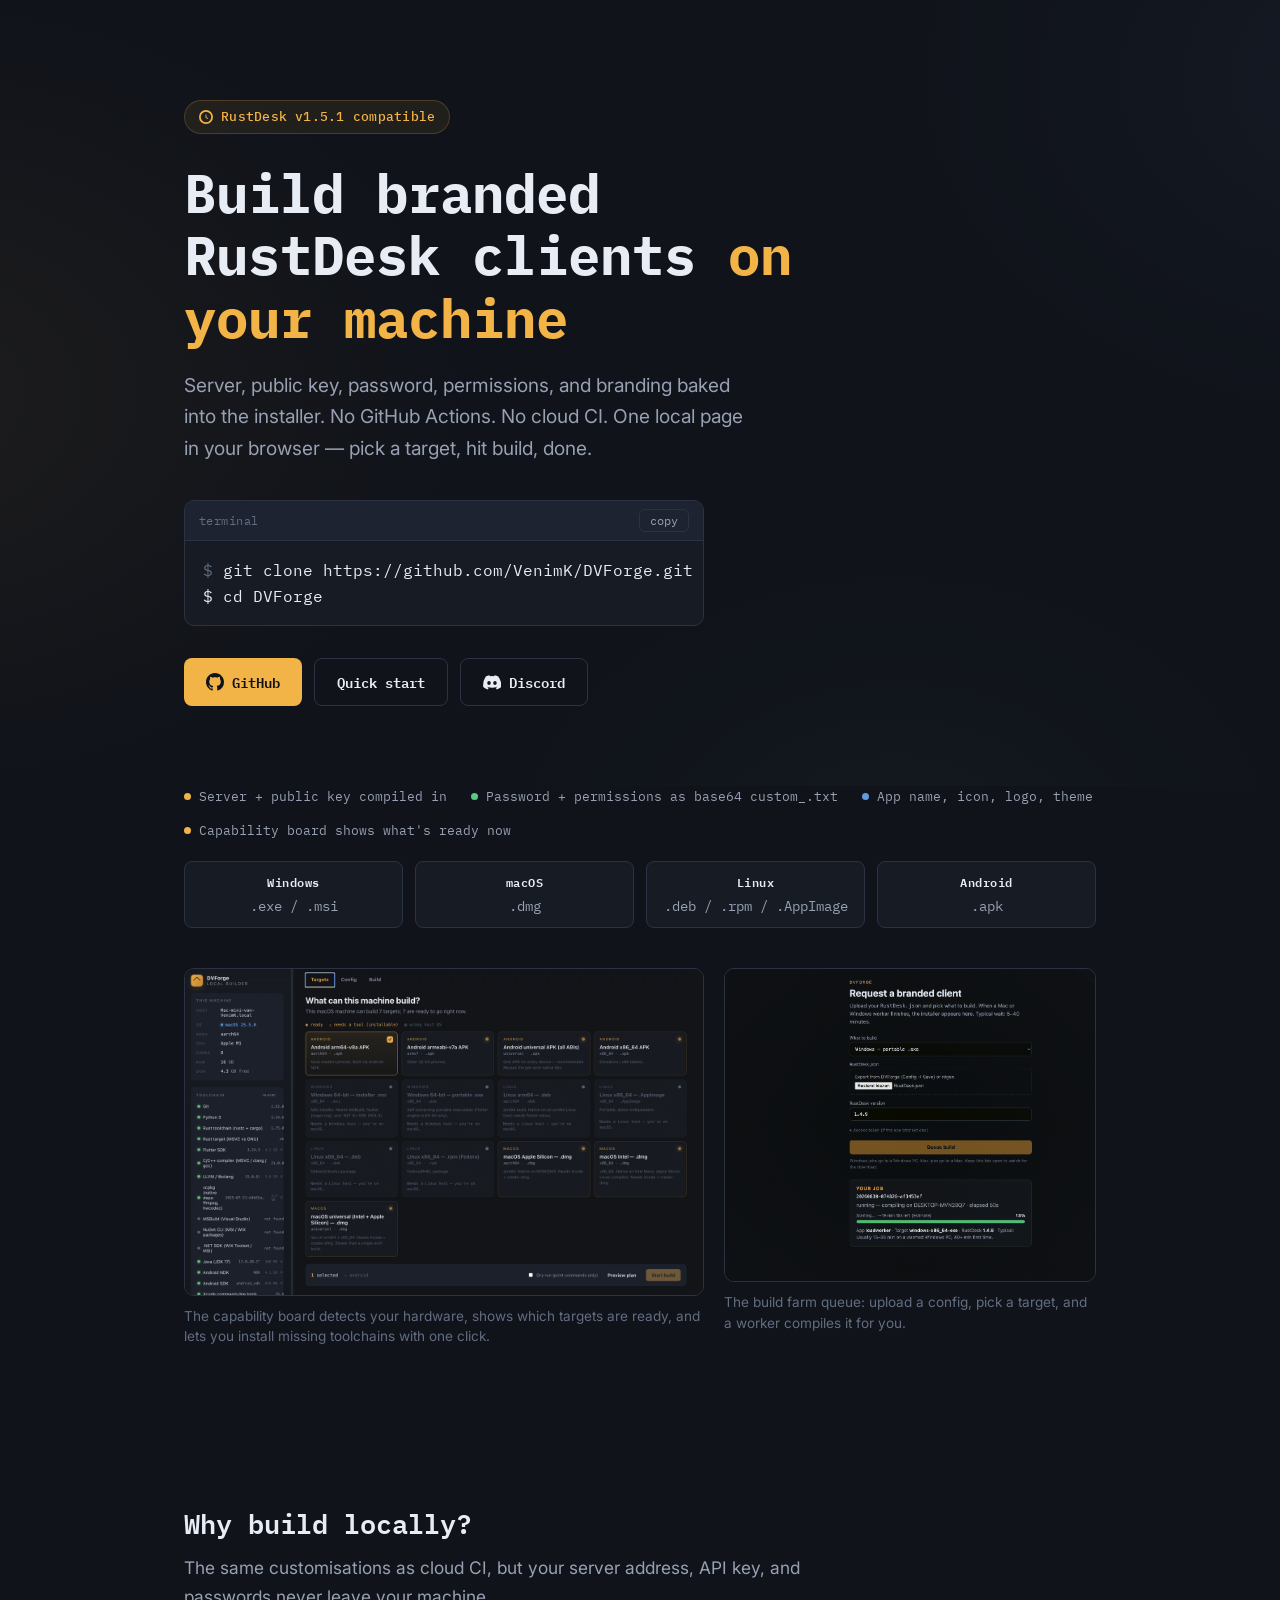
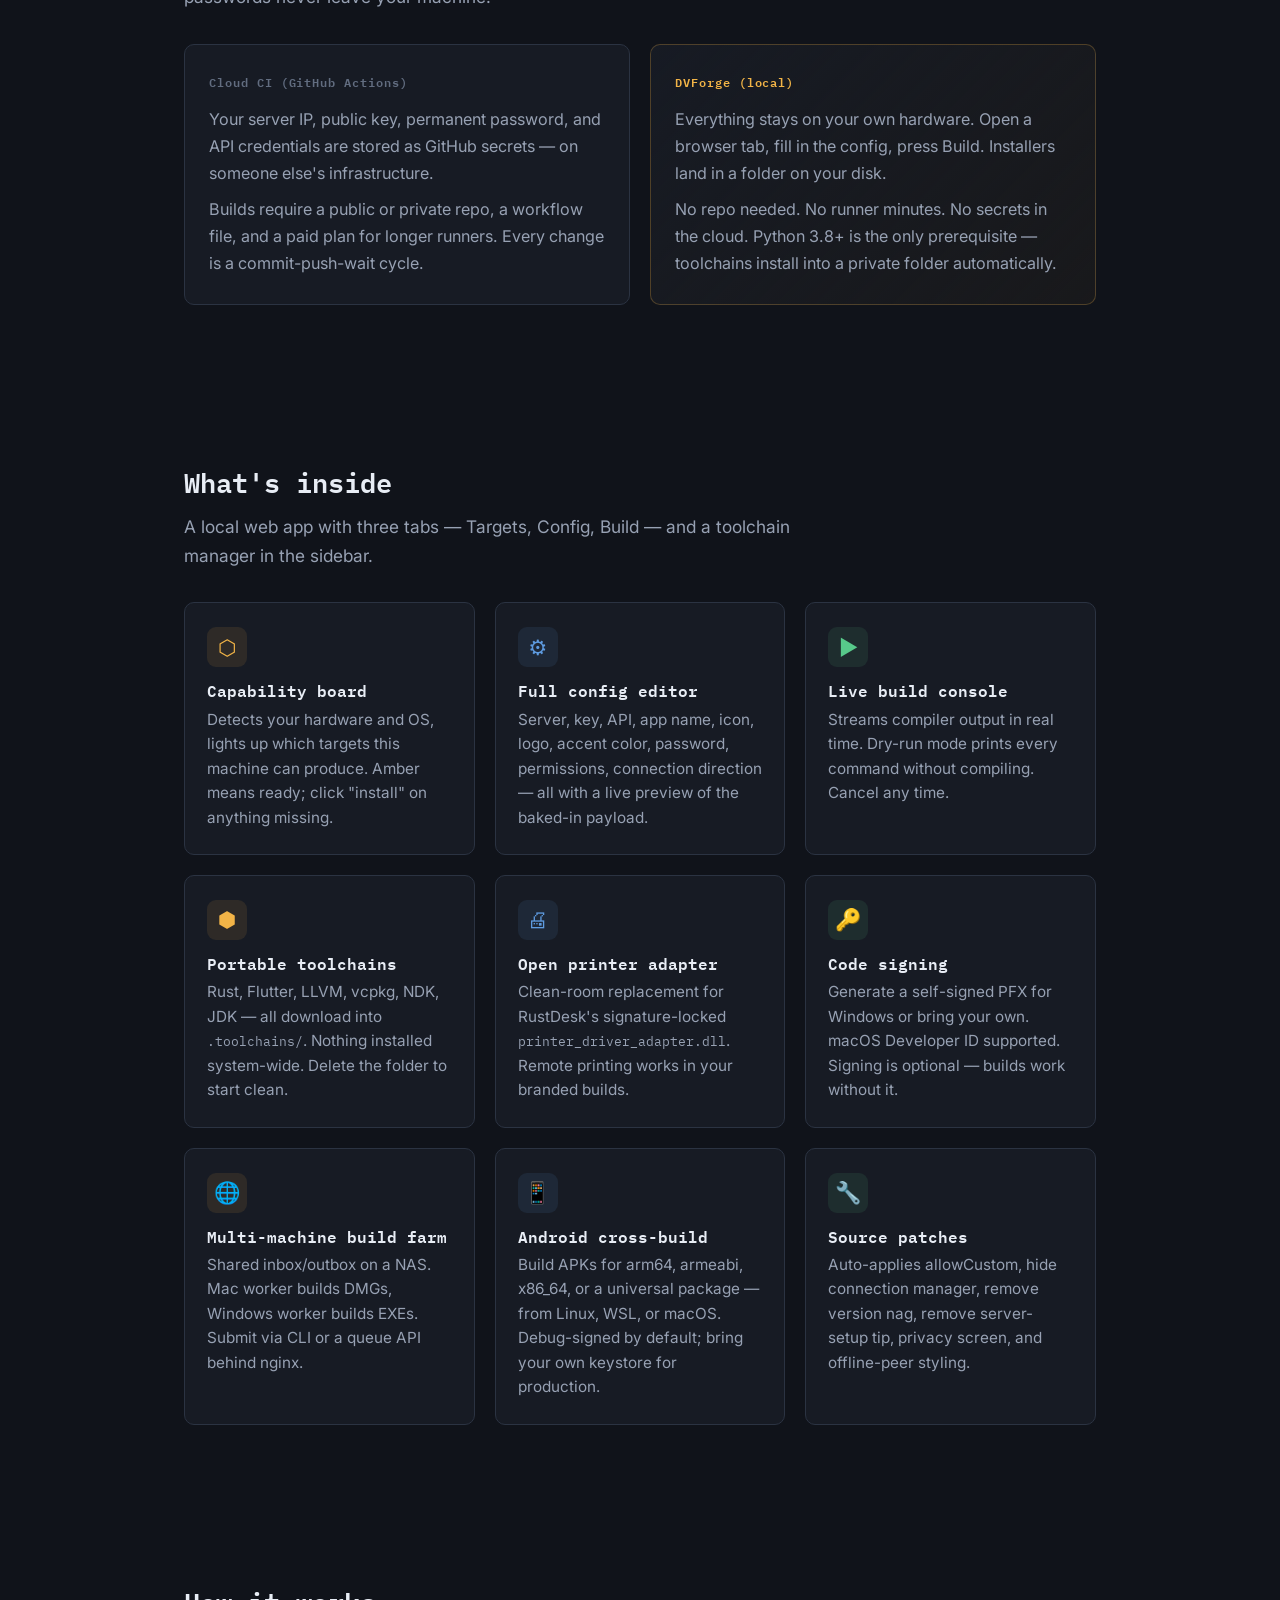
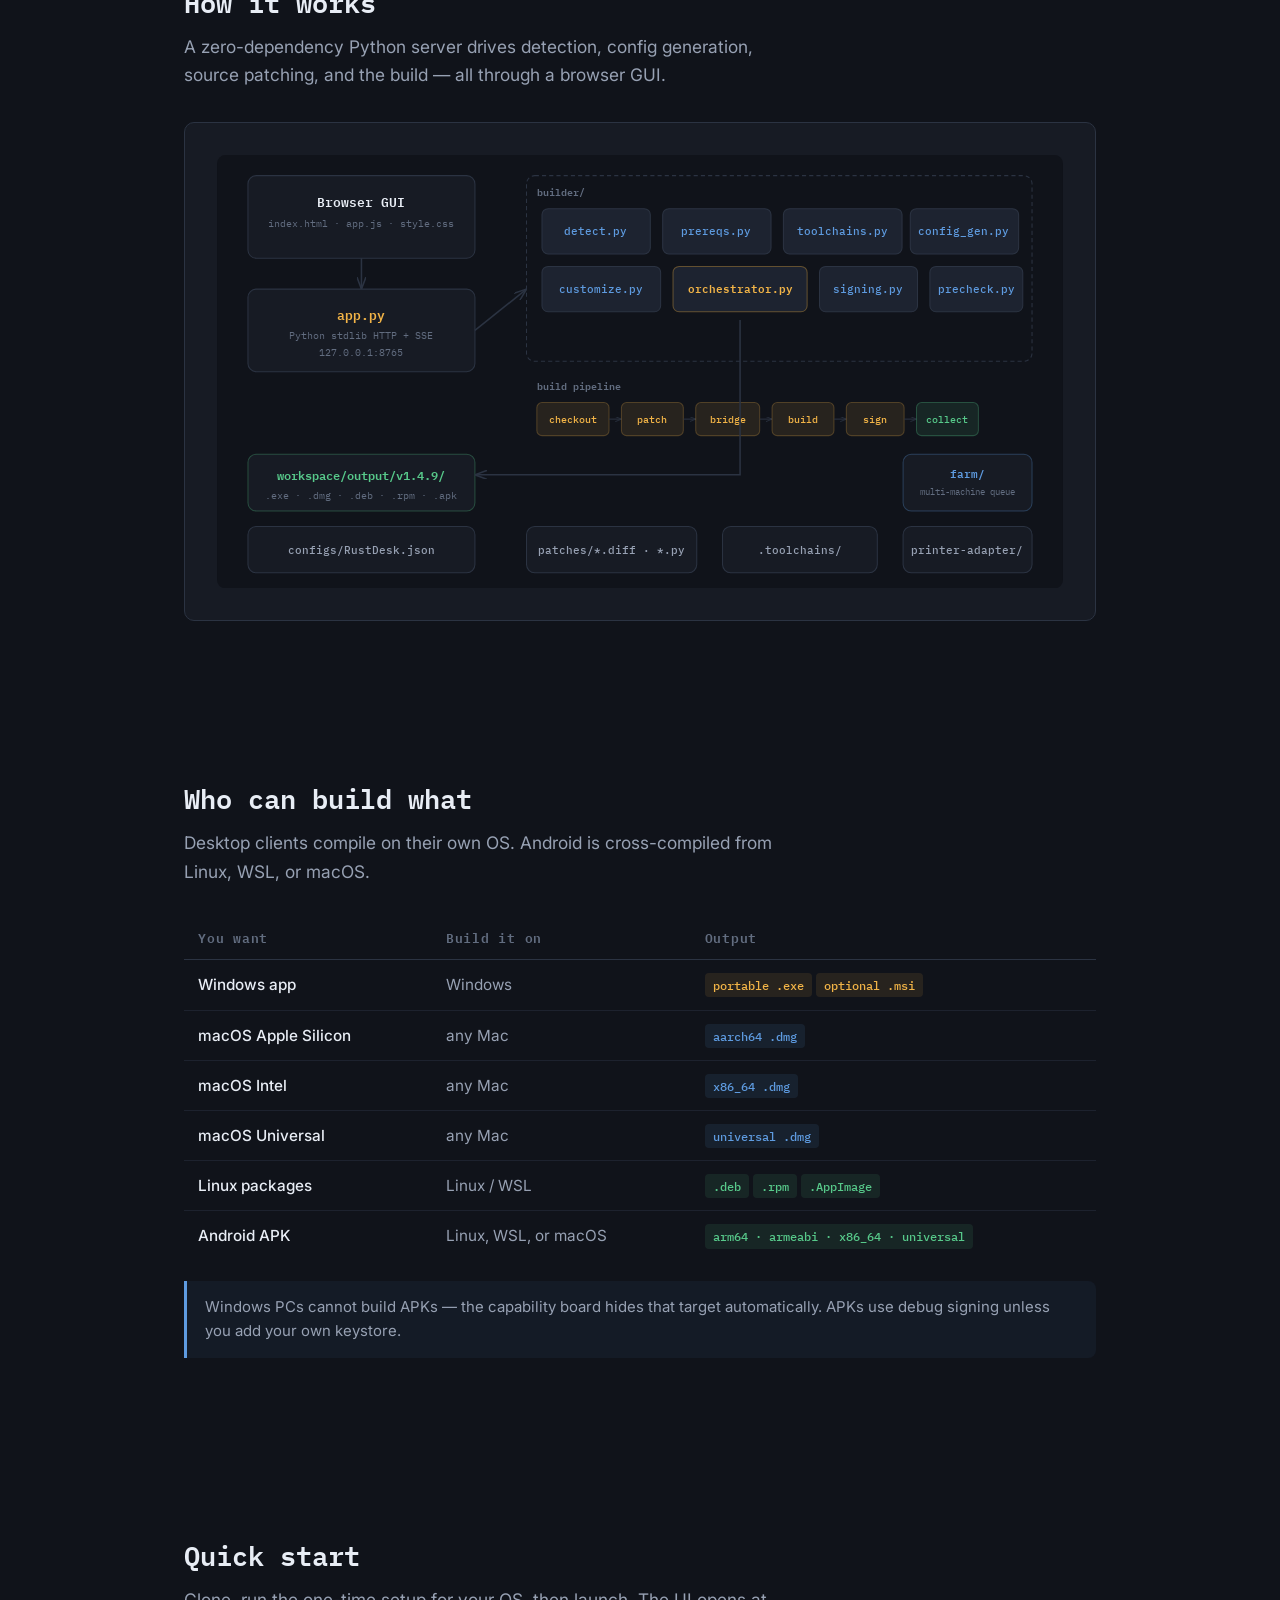
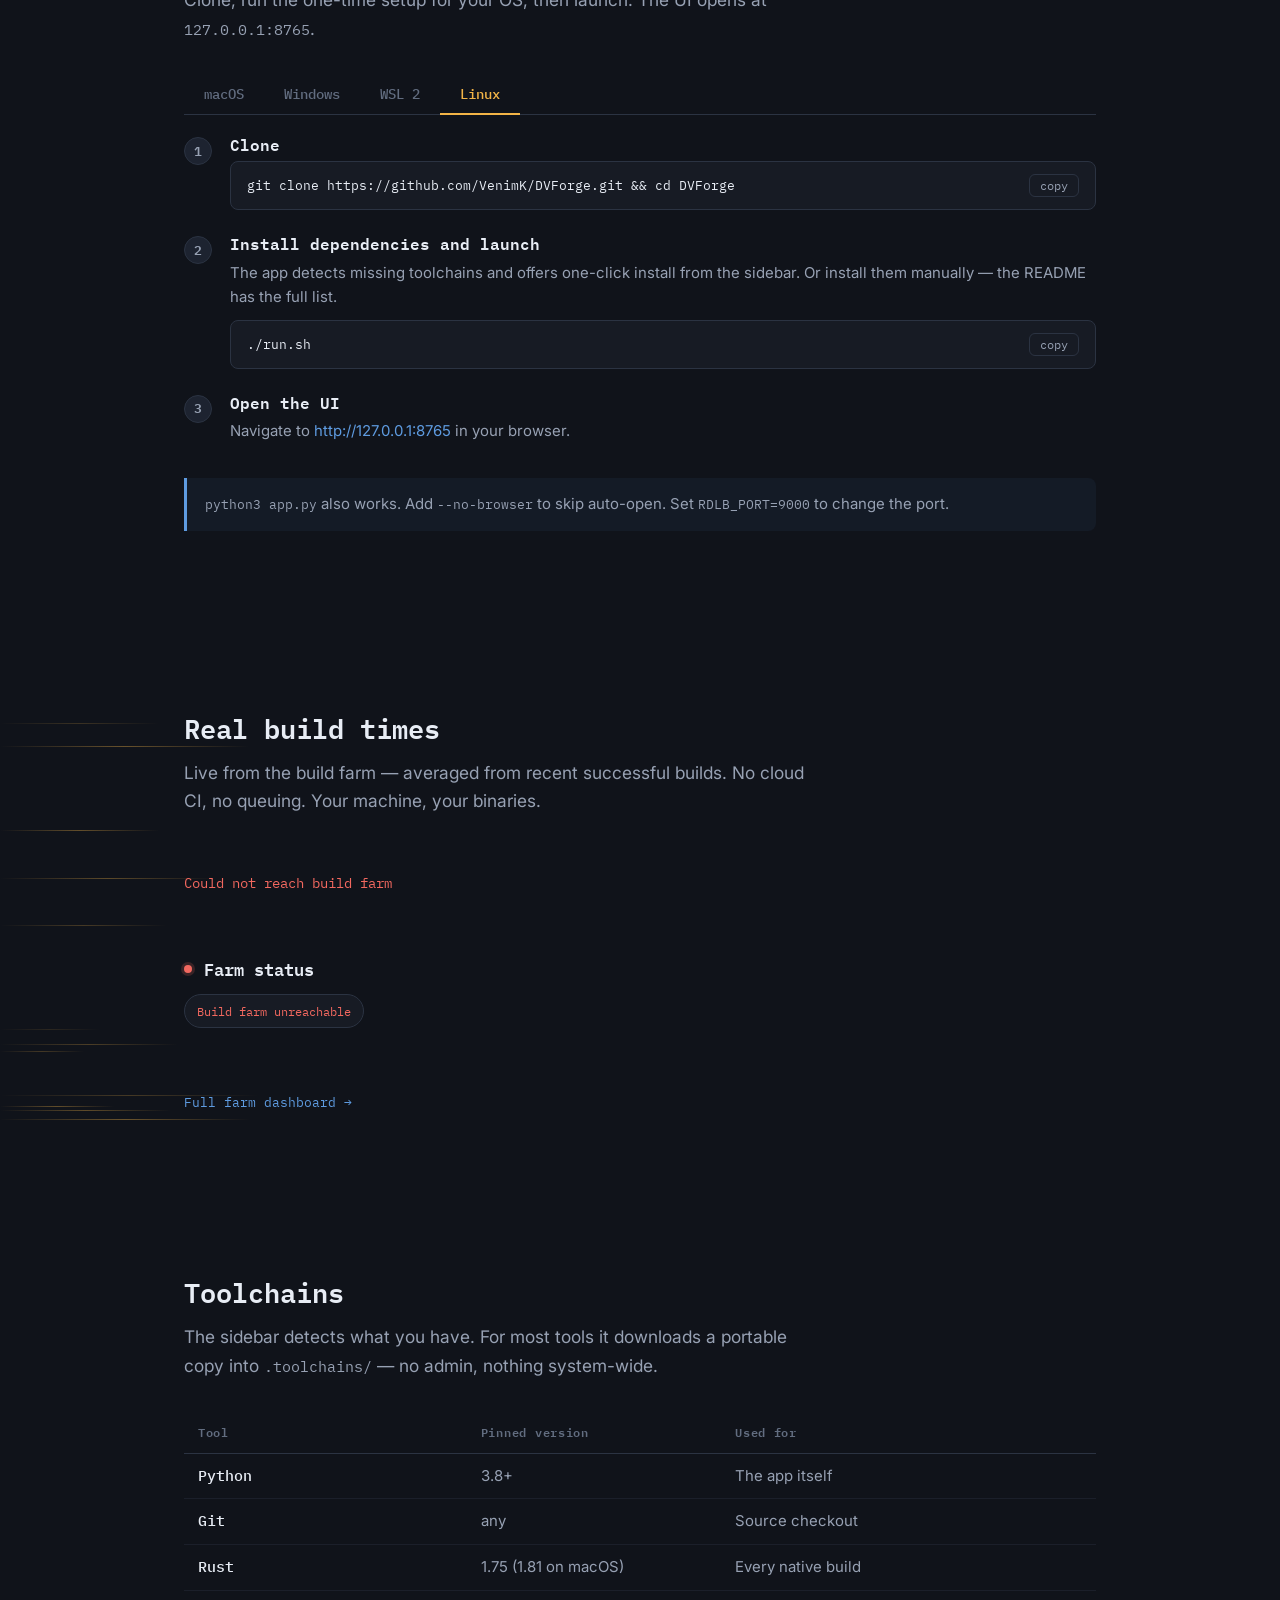
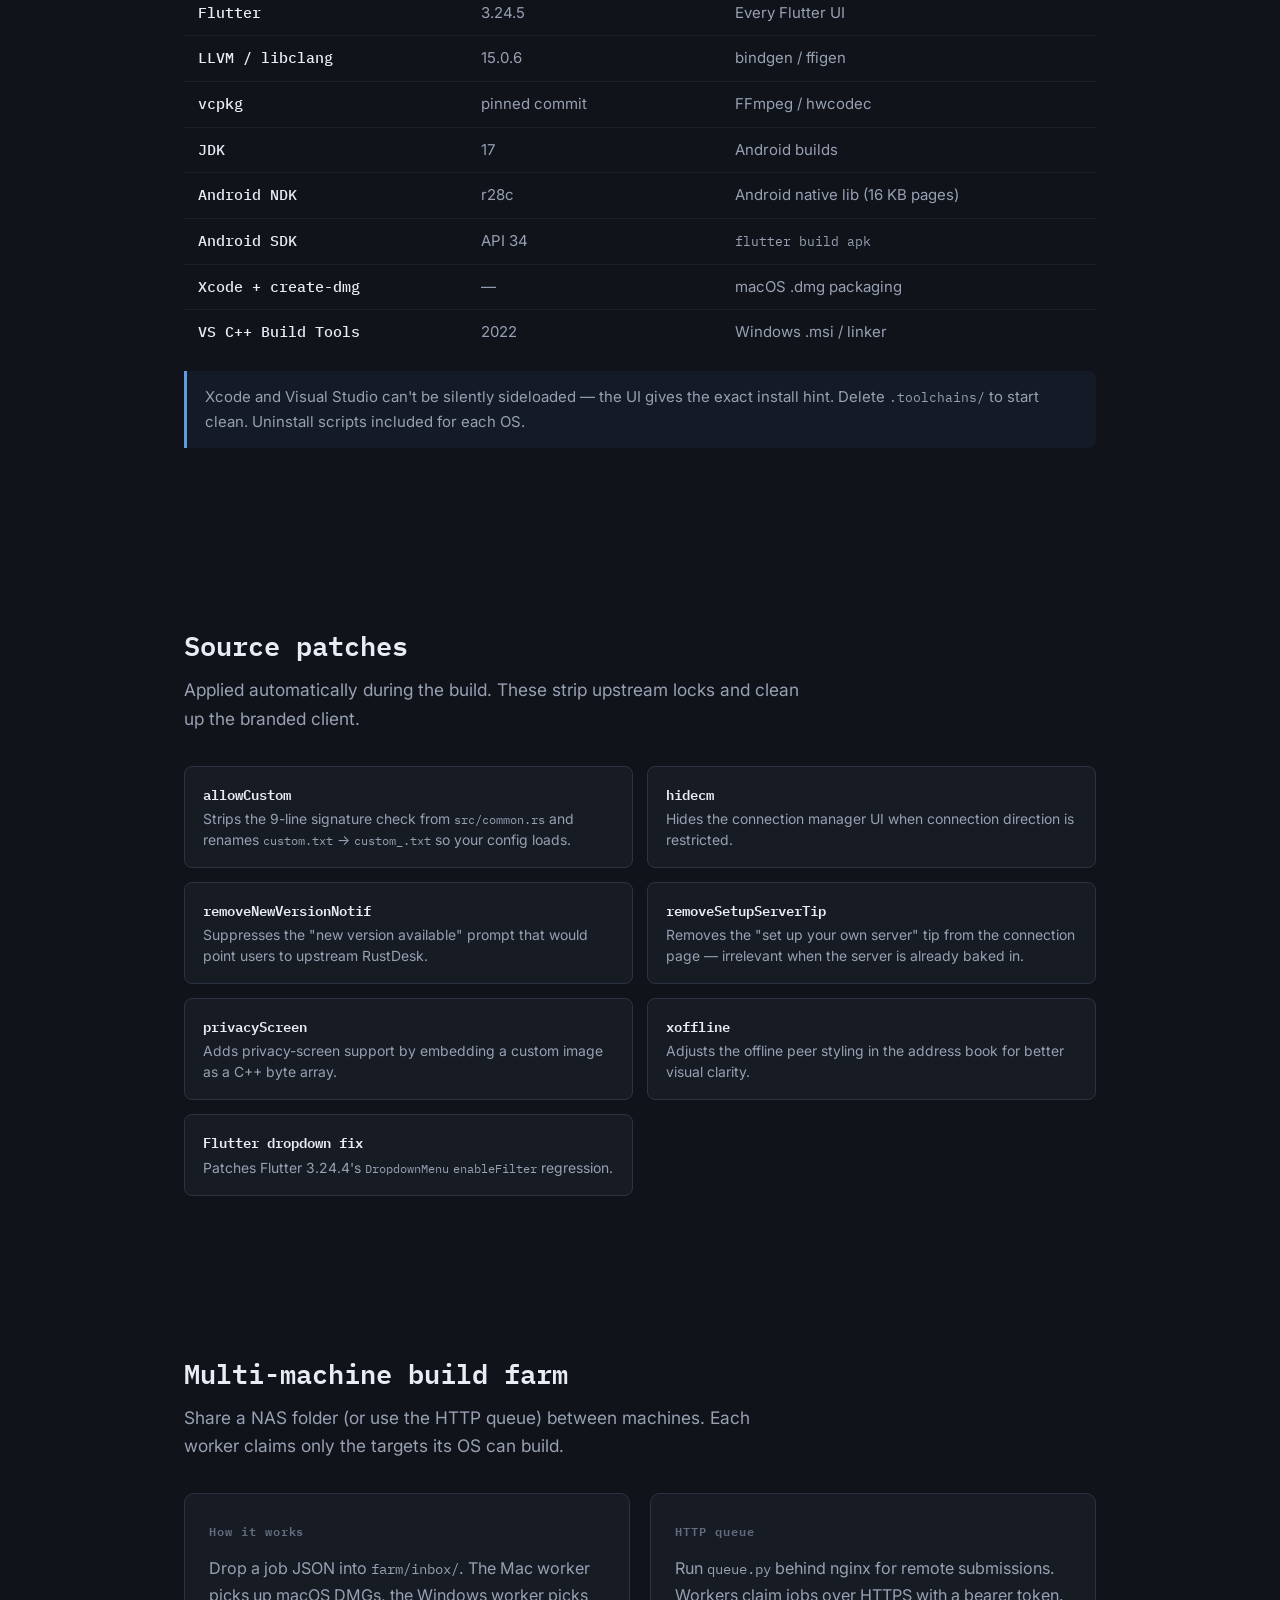
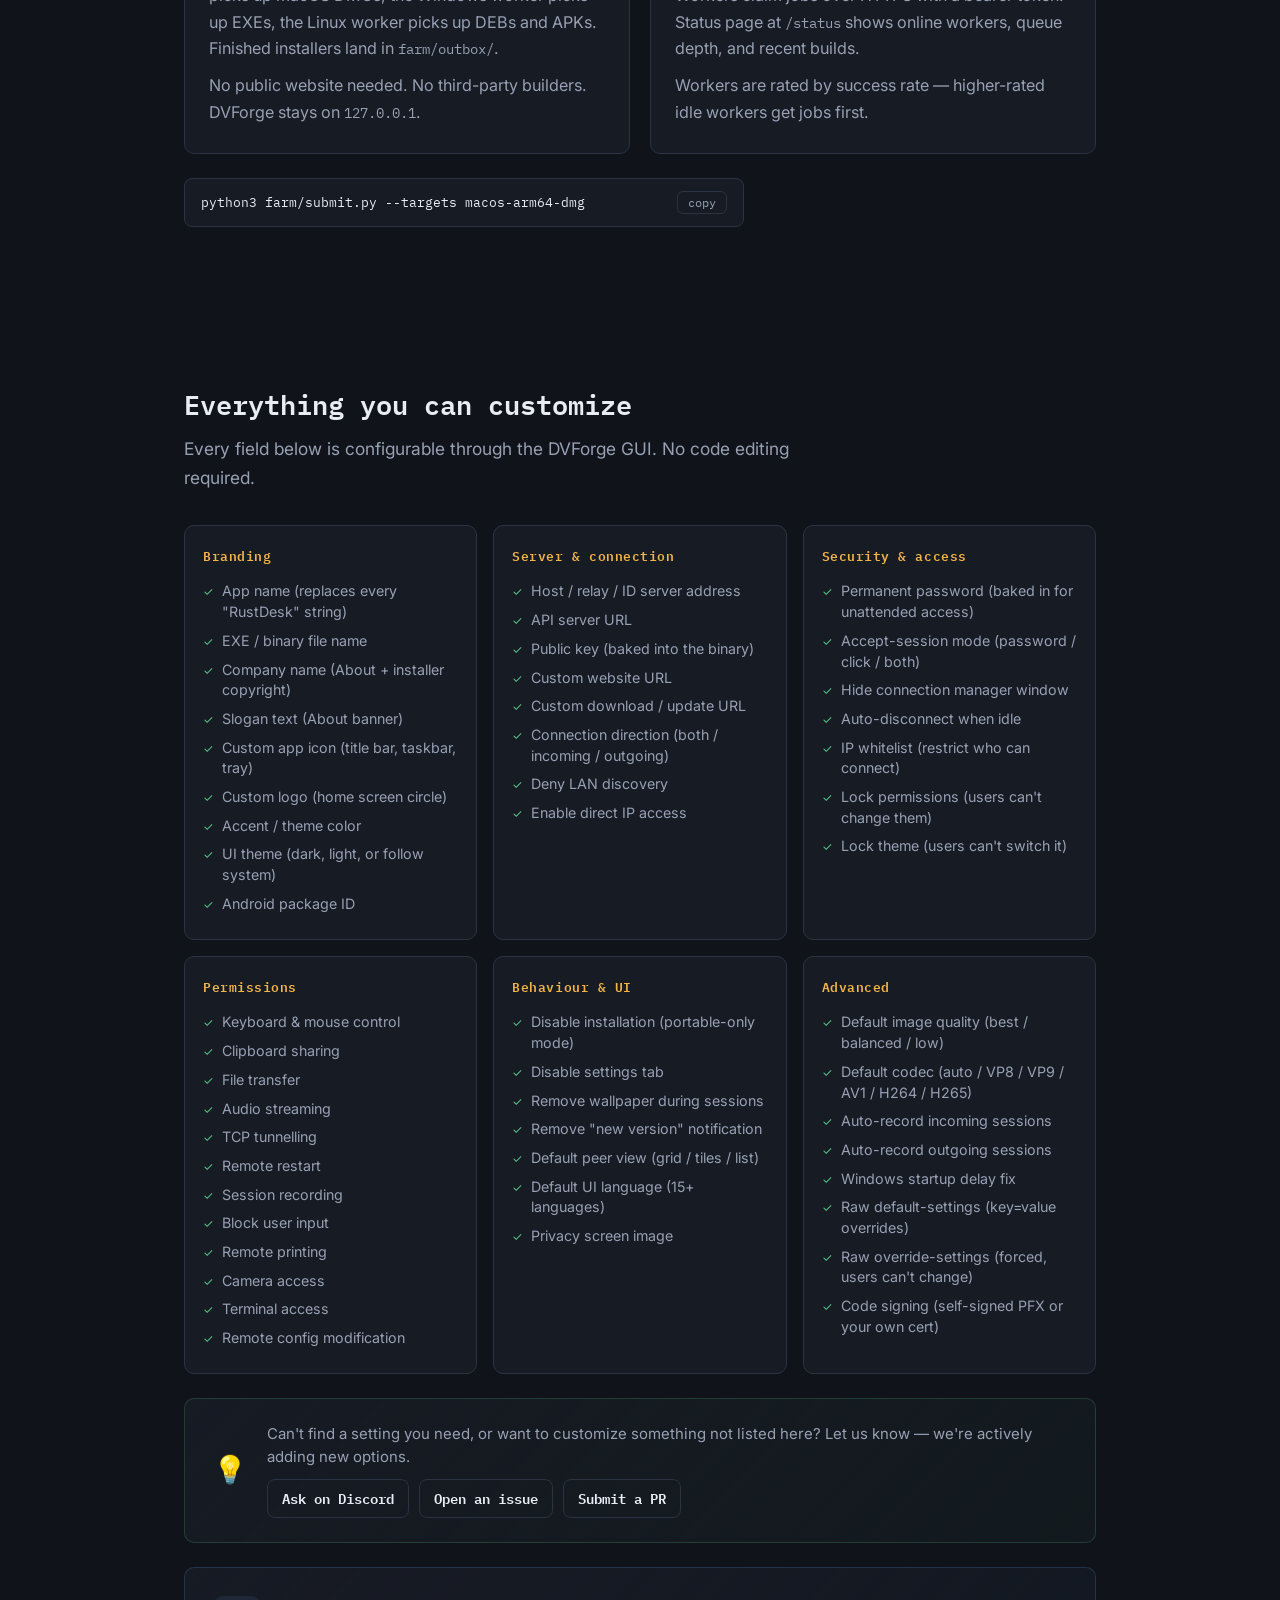
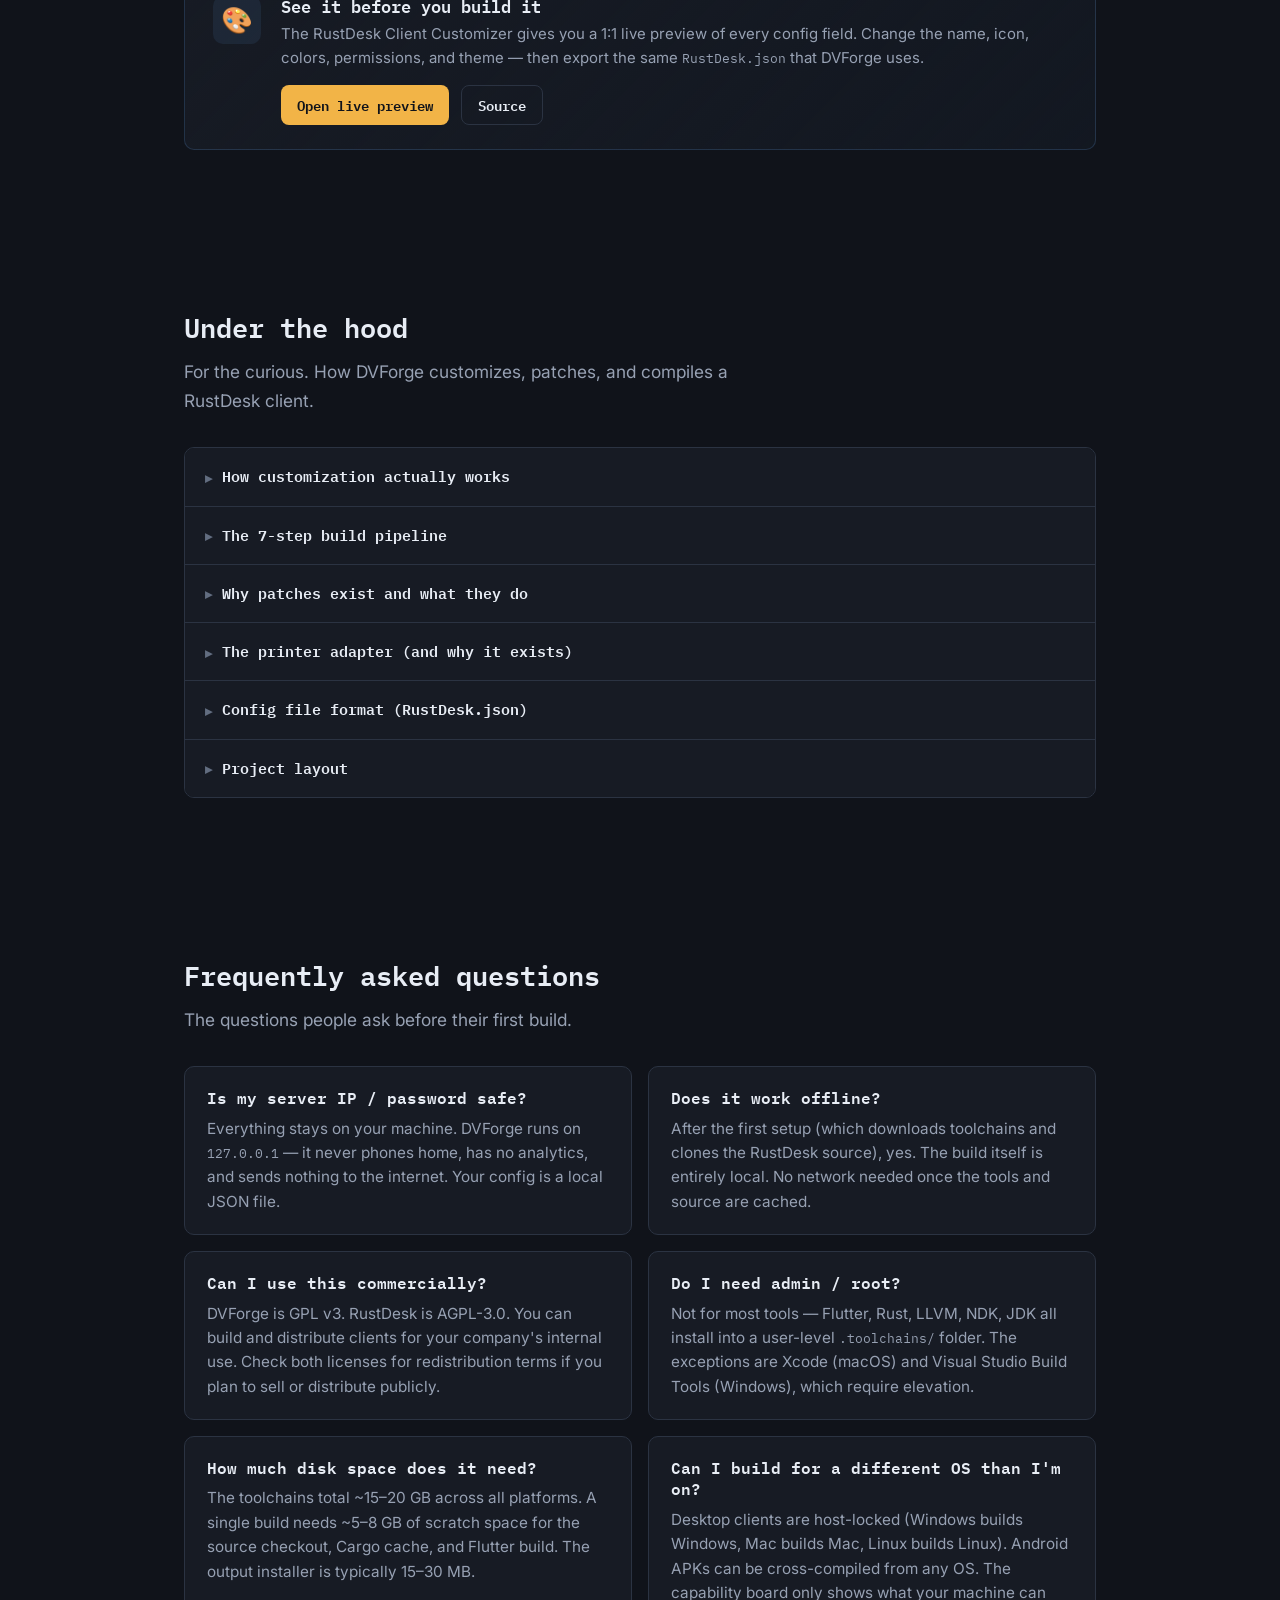
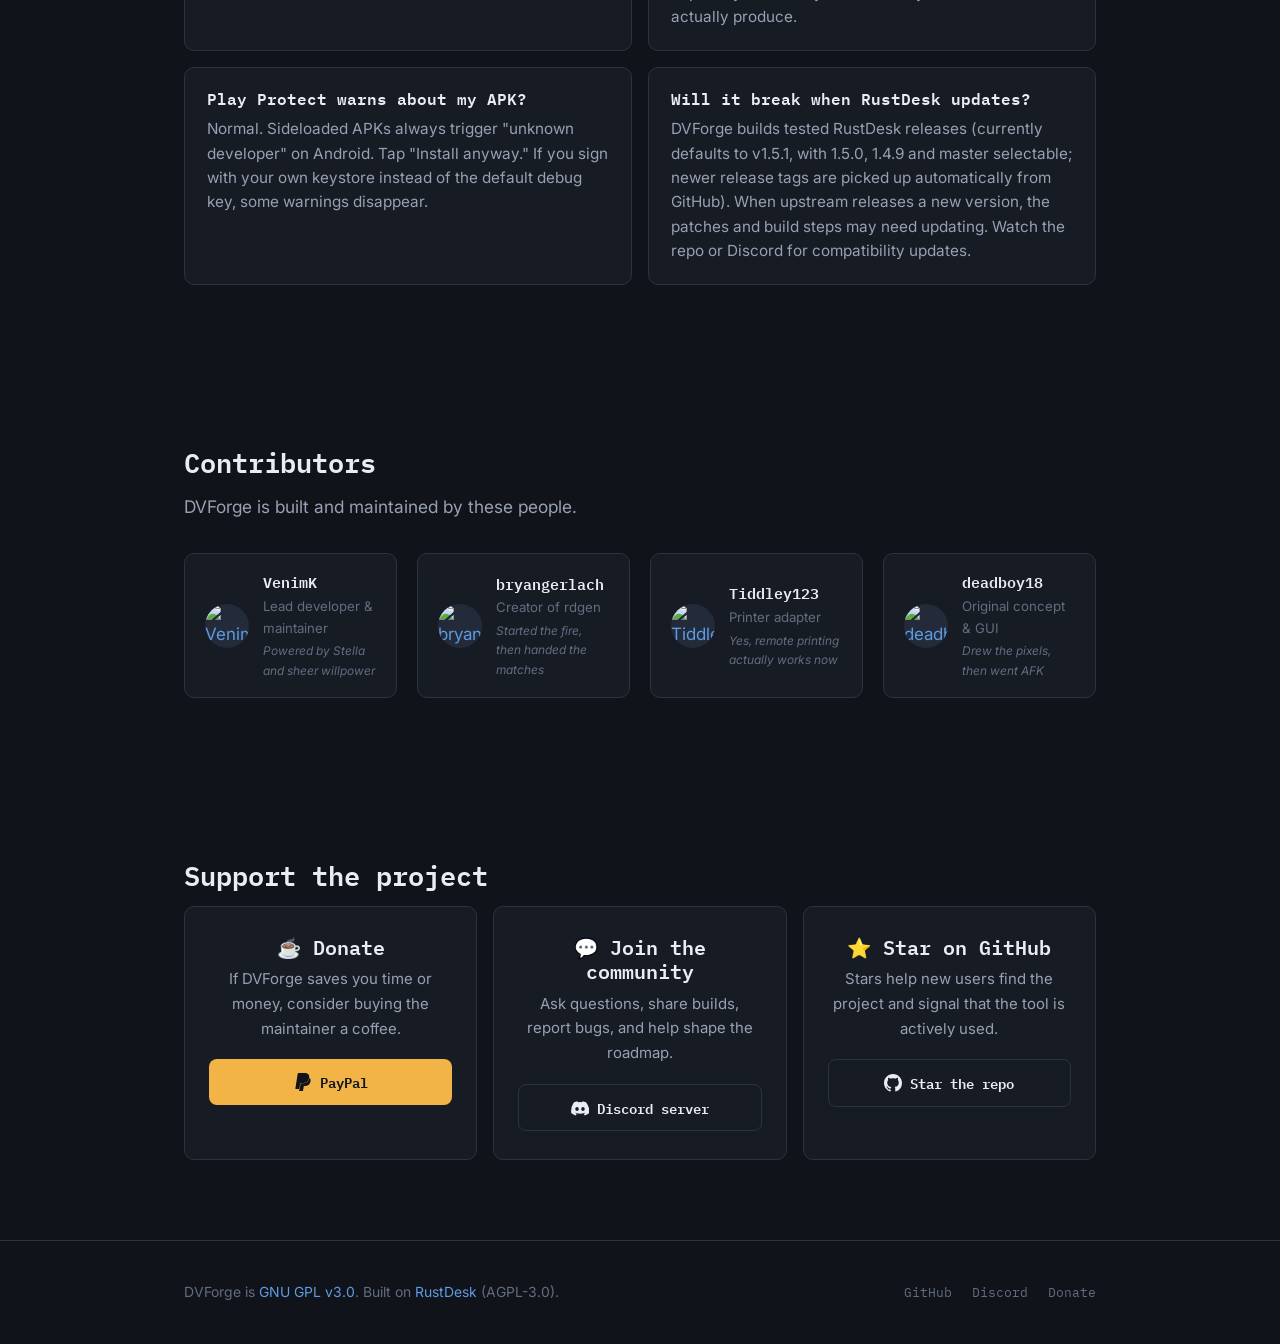
==== commit c9cee9de: "get version list from official rustdesk tags" ====
--- a/docs/index.html
+++ b/docs/index.html
@@ -1850,7 +1850,7 @@
 
   <div class="hero-badge" id="version-badge">
     <svg viewBox="0 0 16 16" width="14" height="14" fill="currentColor"><path d="M8 0a8 8 0 110 16A8 8 0 018 0zm0 2a6 6 0 100 12A6 6 0 008 2zm-.5 3h1v3.25l2.1 1.26-.5.86L7.5 8.75V5z"/></svg>
-    RustDesk <span id="rd-version">v1.4.9</span> compatible
+    RustDesk <span id="rd-version">v1.5.1</span> compatible
   </div>
 
   <h1>Build branded RustDesk clients <em>on your machine</em></h1>
@@ -2802,7 +2802,7 @@
     </div>
     <div class="faq-item">
       <div class="faq-q">Will it break when RustDesk updates?</div>
-      <div class="faq-a">DVForge is pinned to a tested RustDesk version (currently v1.4.9). When upstream releases a new version, the patches and build steps may need updating. Watch the repo or Discord for compatibility updates.</div>
+      <div class="faq-a">DVForge builds tested RustDesk releases (currently defaults to v1.5.1, with 1.5.0, 1.4.9 and master selectable; newer release tags are picked up automatically from GitHub). When upstream releases a new version, the patches and build steps may need updating. Watch the repo or Discord for compatibility updates.</div>
     </div>
   </div>
 </div>
@@ -3536,7 +3536,7 @@
         const ver = d.tag_name.replace(/^v/, '');
         const el = document.getElementById('rd-version');
         // Only update if it's a newer version than what's hardcoded
-        if (el && ver !== '1.4.9') {
+        if (el && ver !== '1.5.1') {
           el.textContent = 'v' + ver;
           el.title = 'Latest RustDesk release (auto-detected)';
         }
